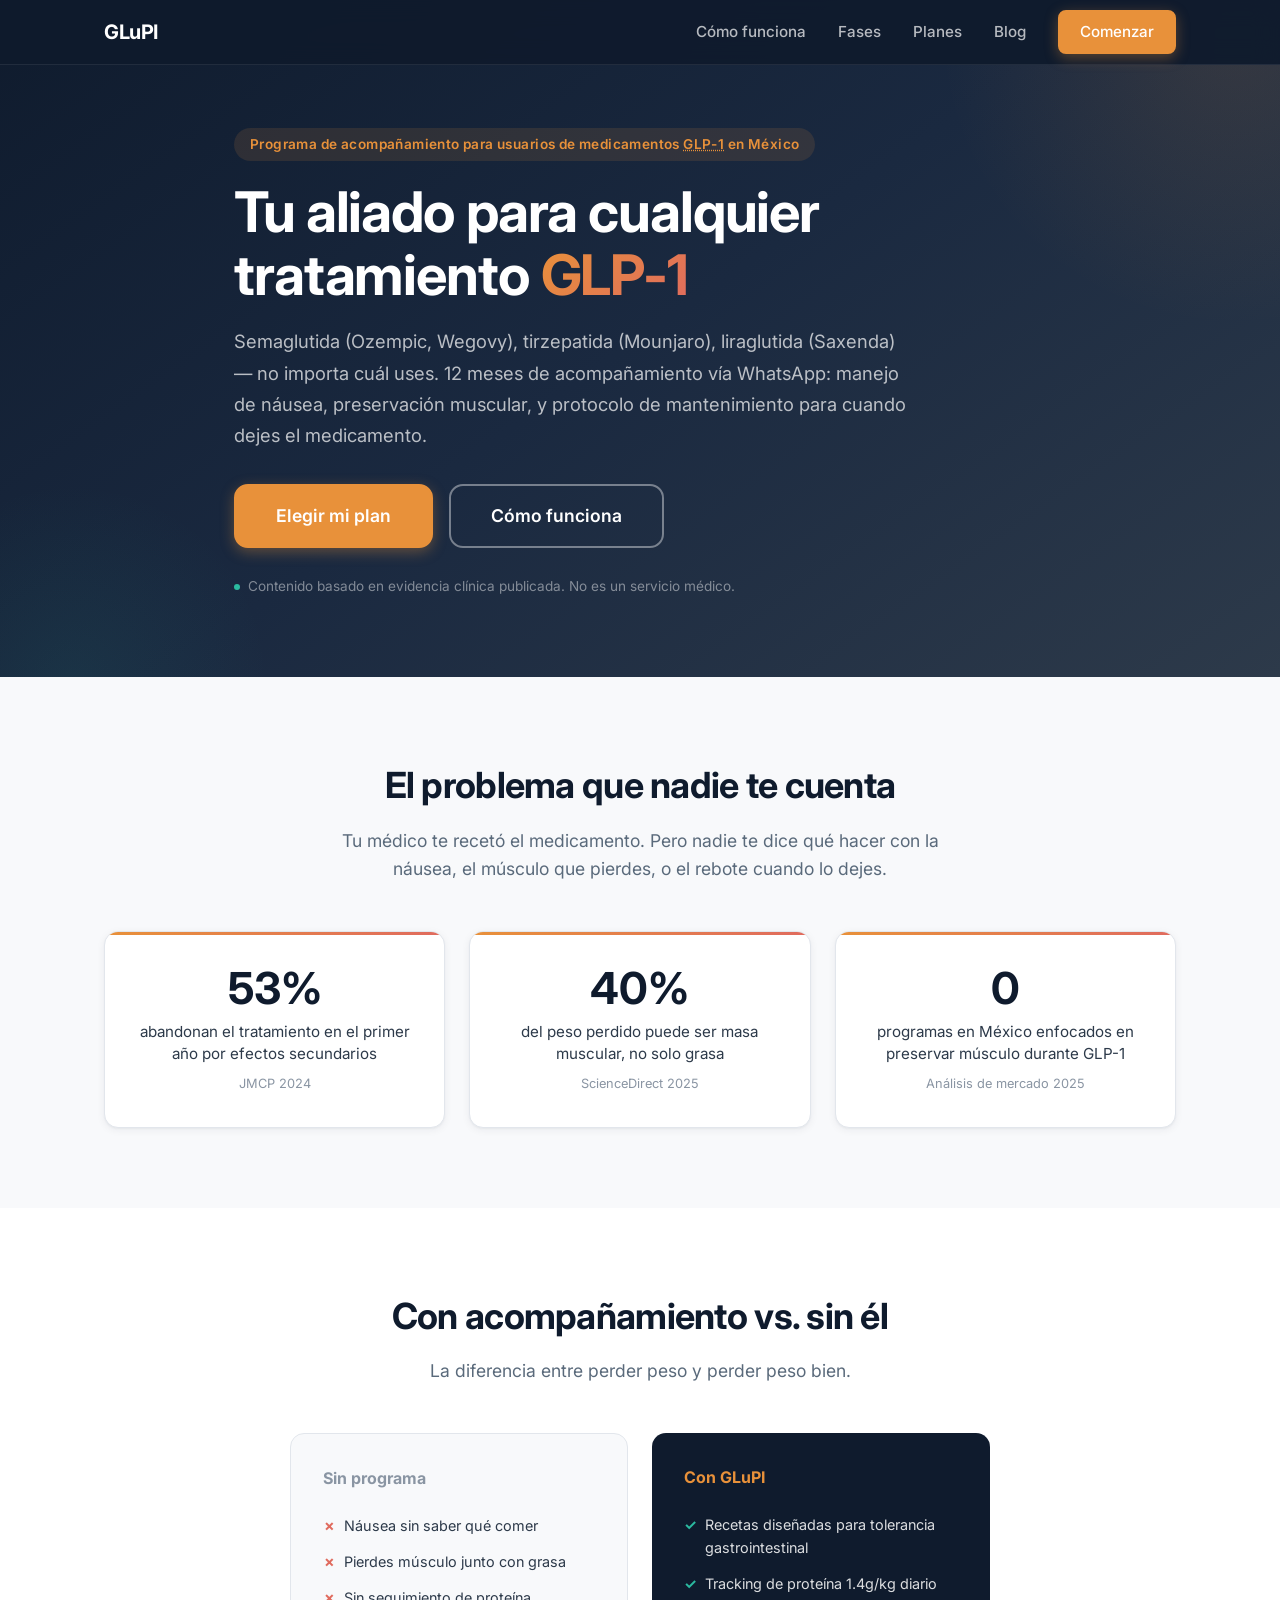
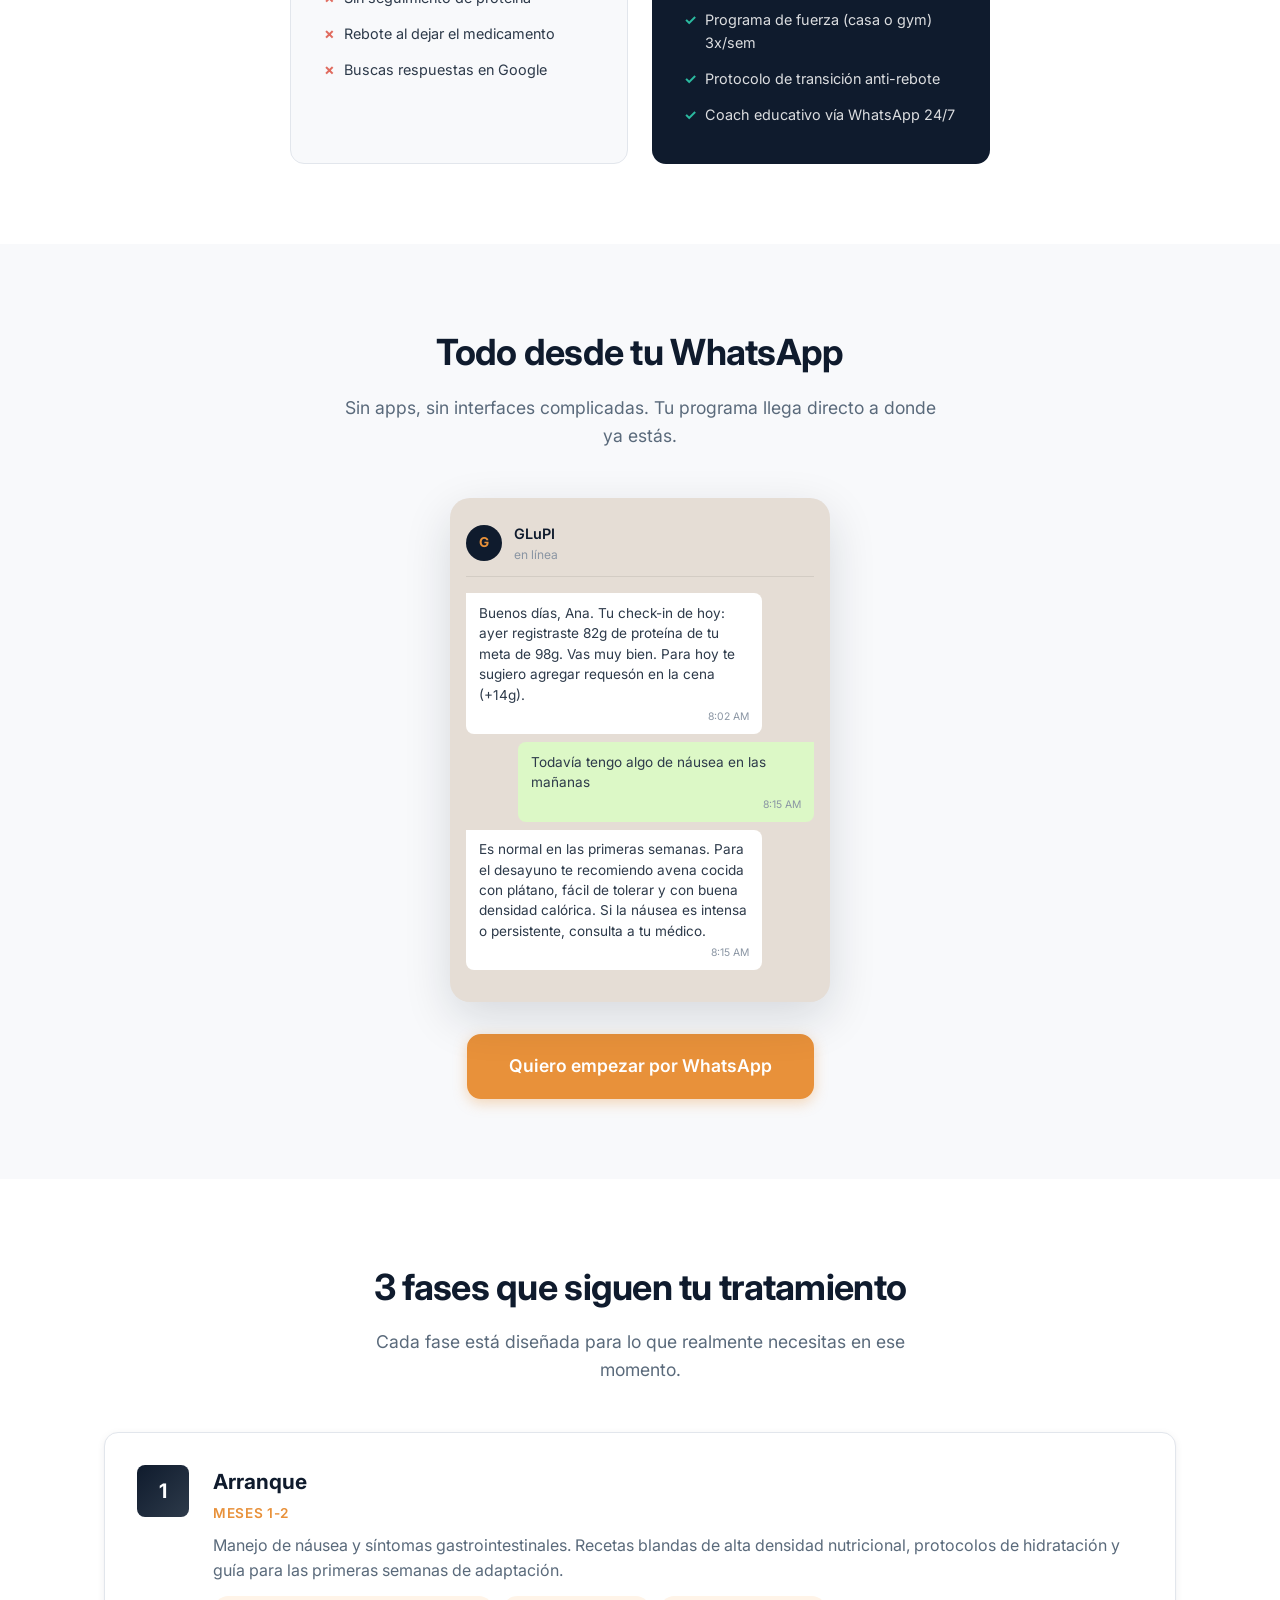
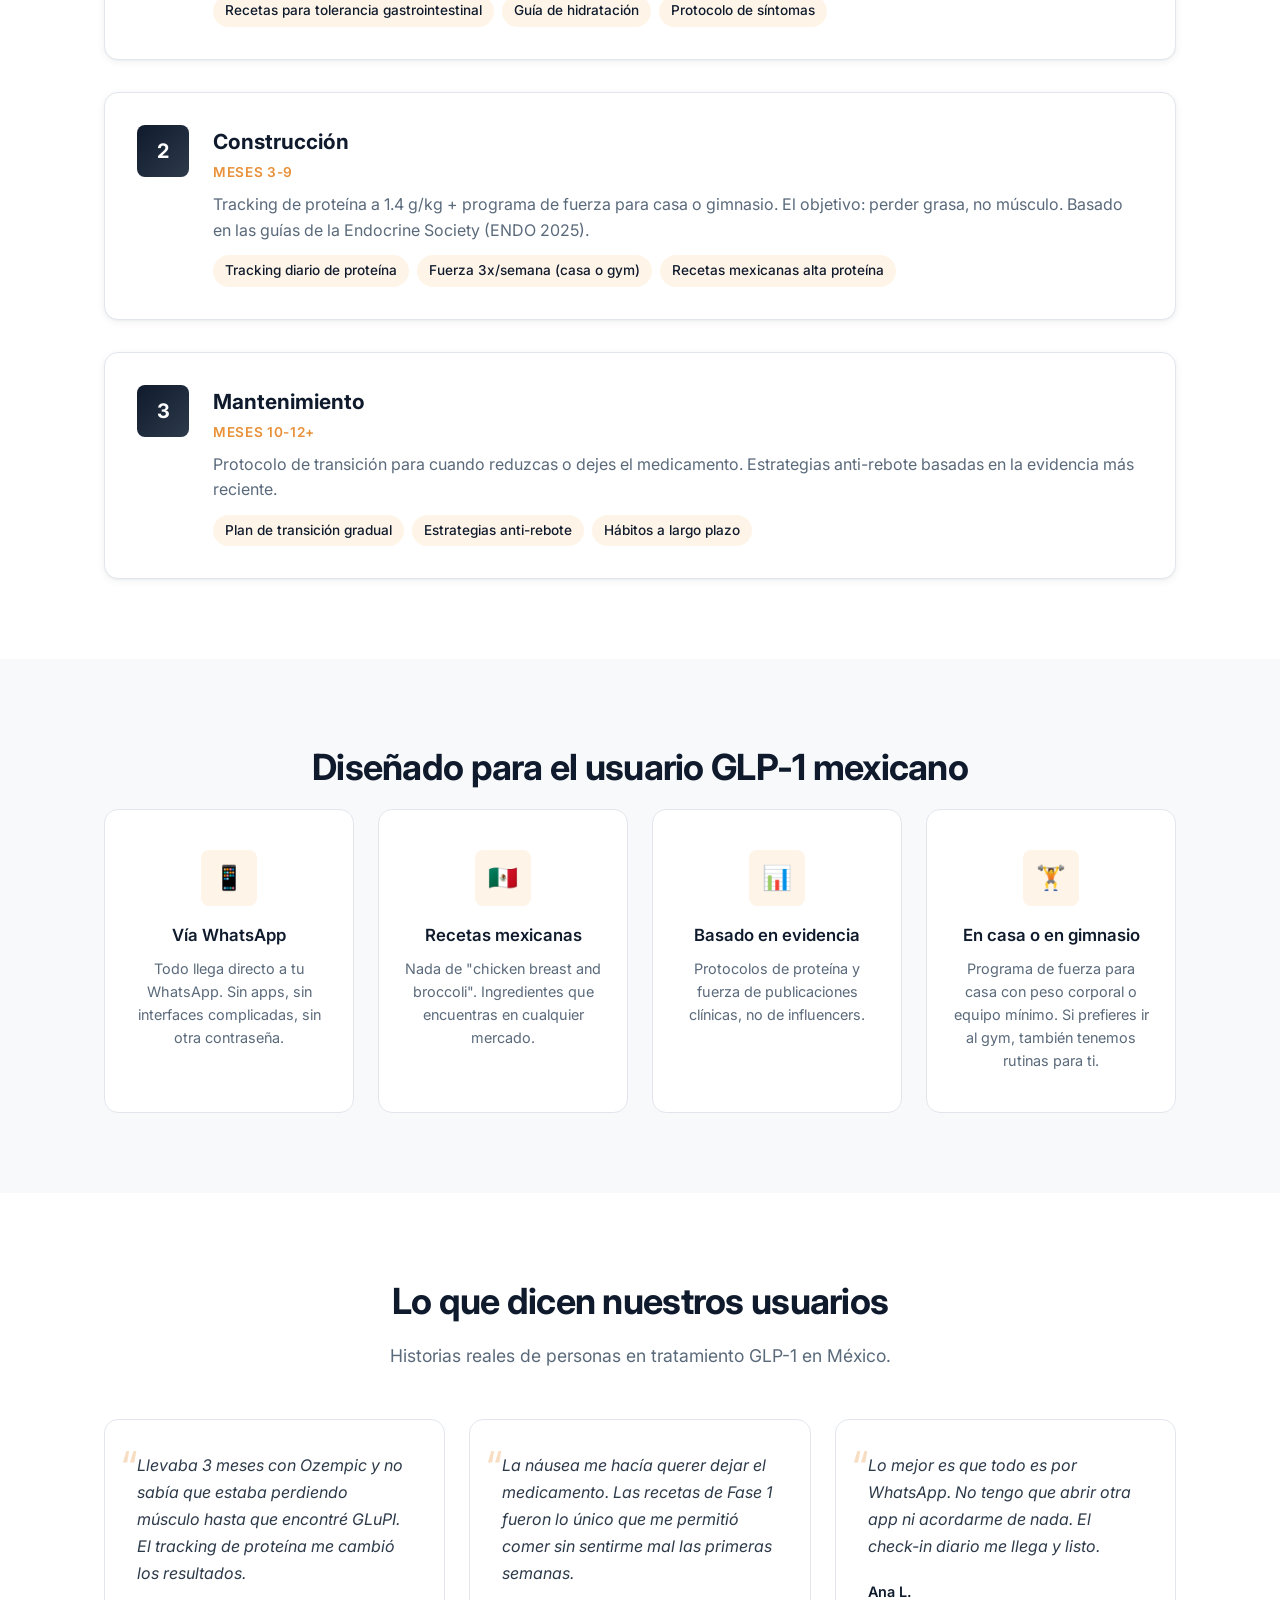
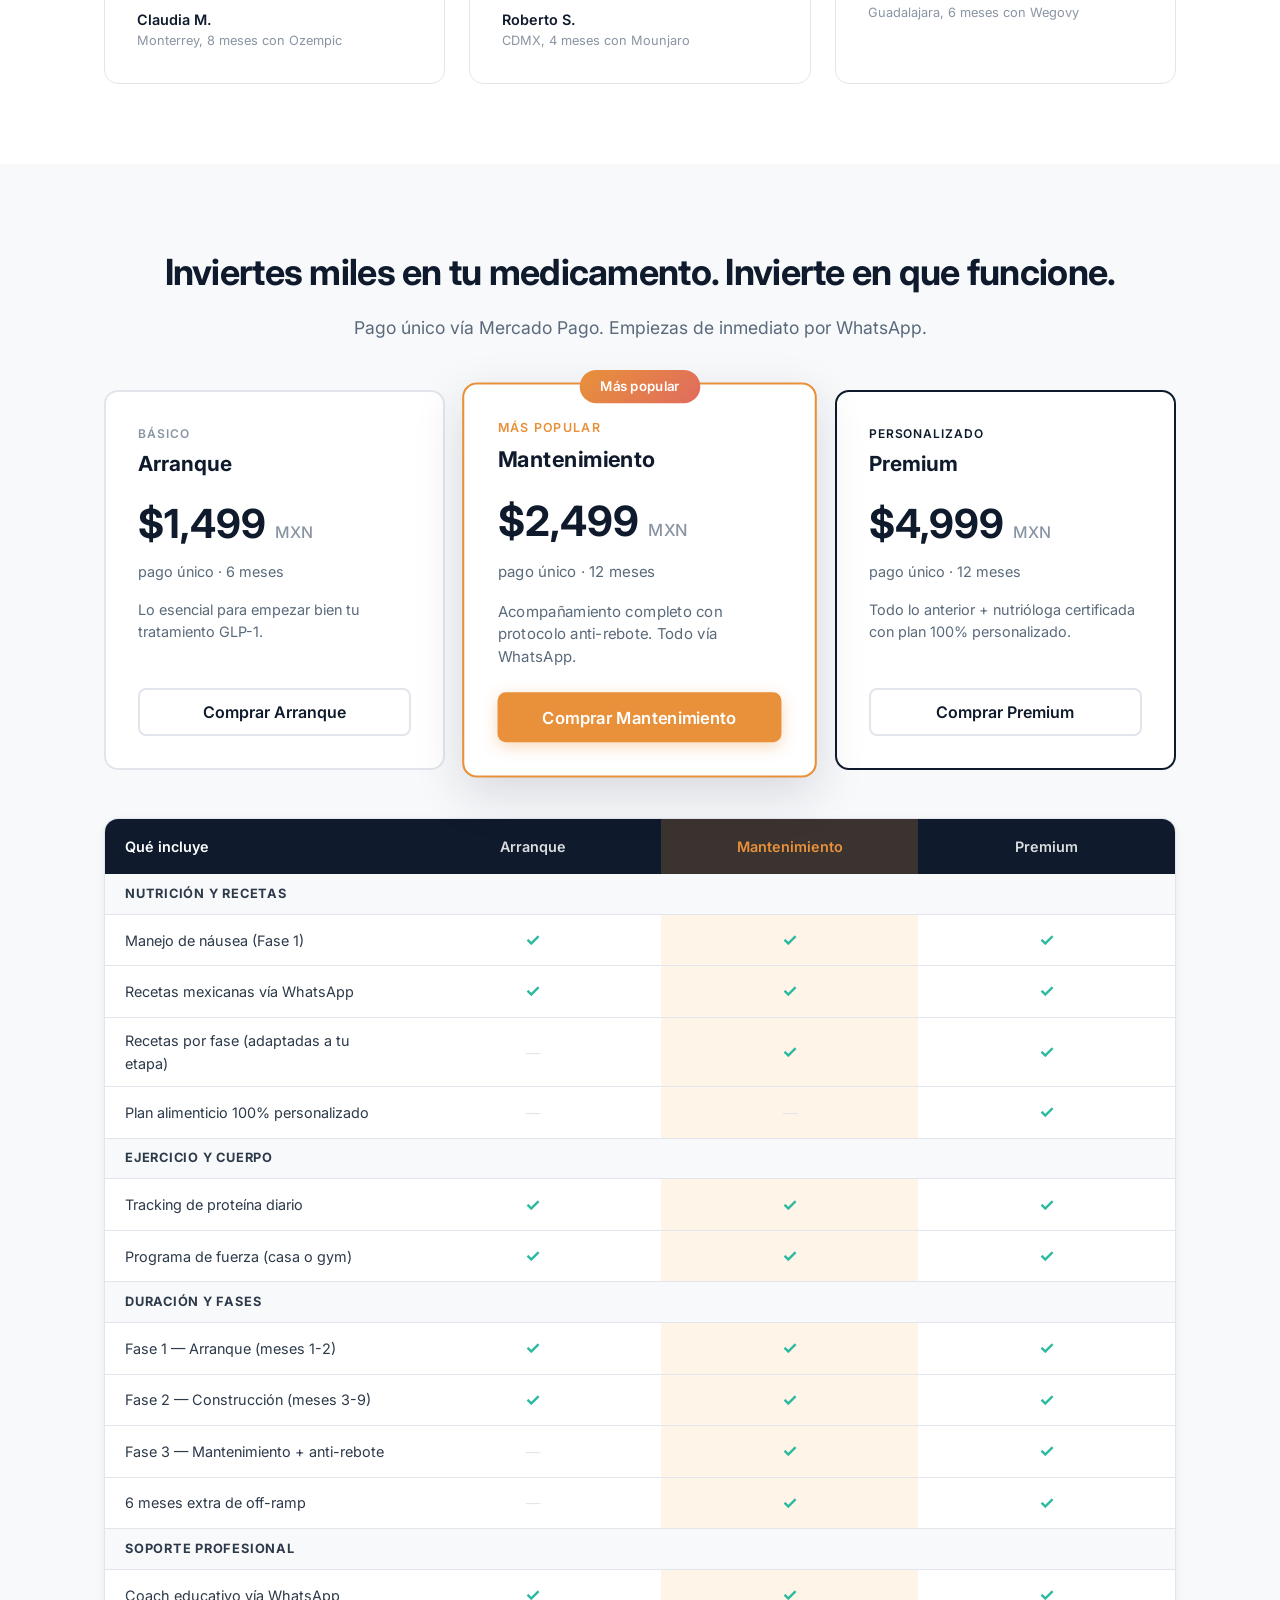
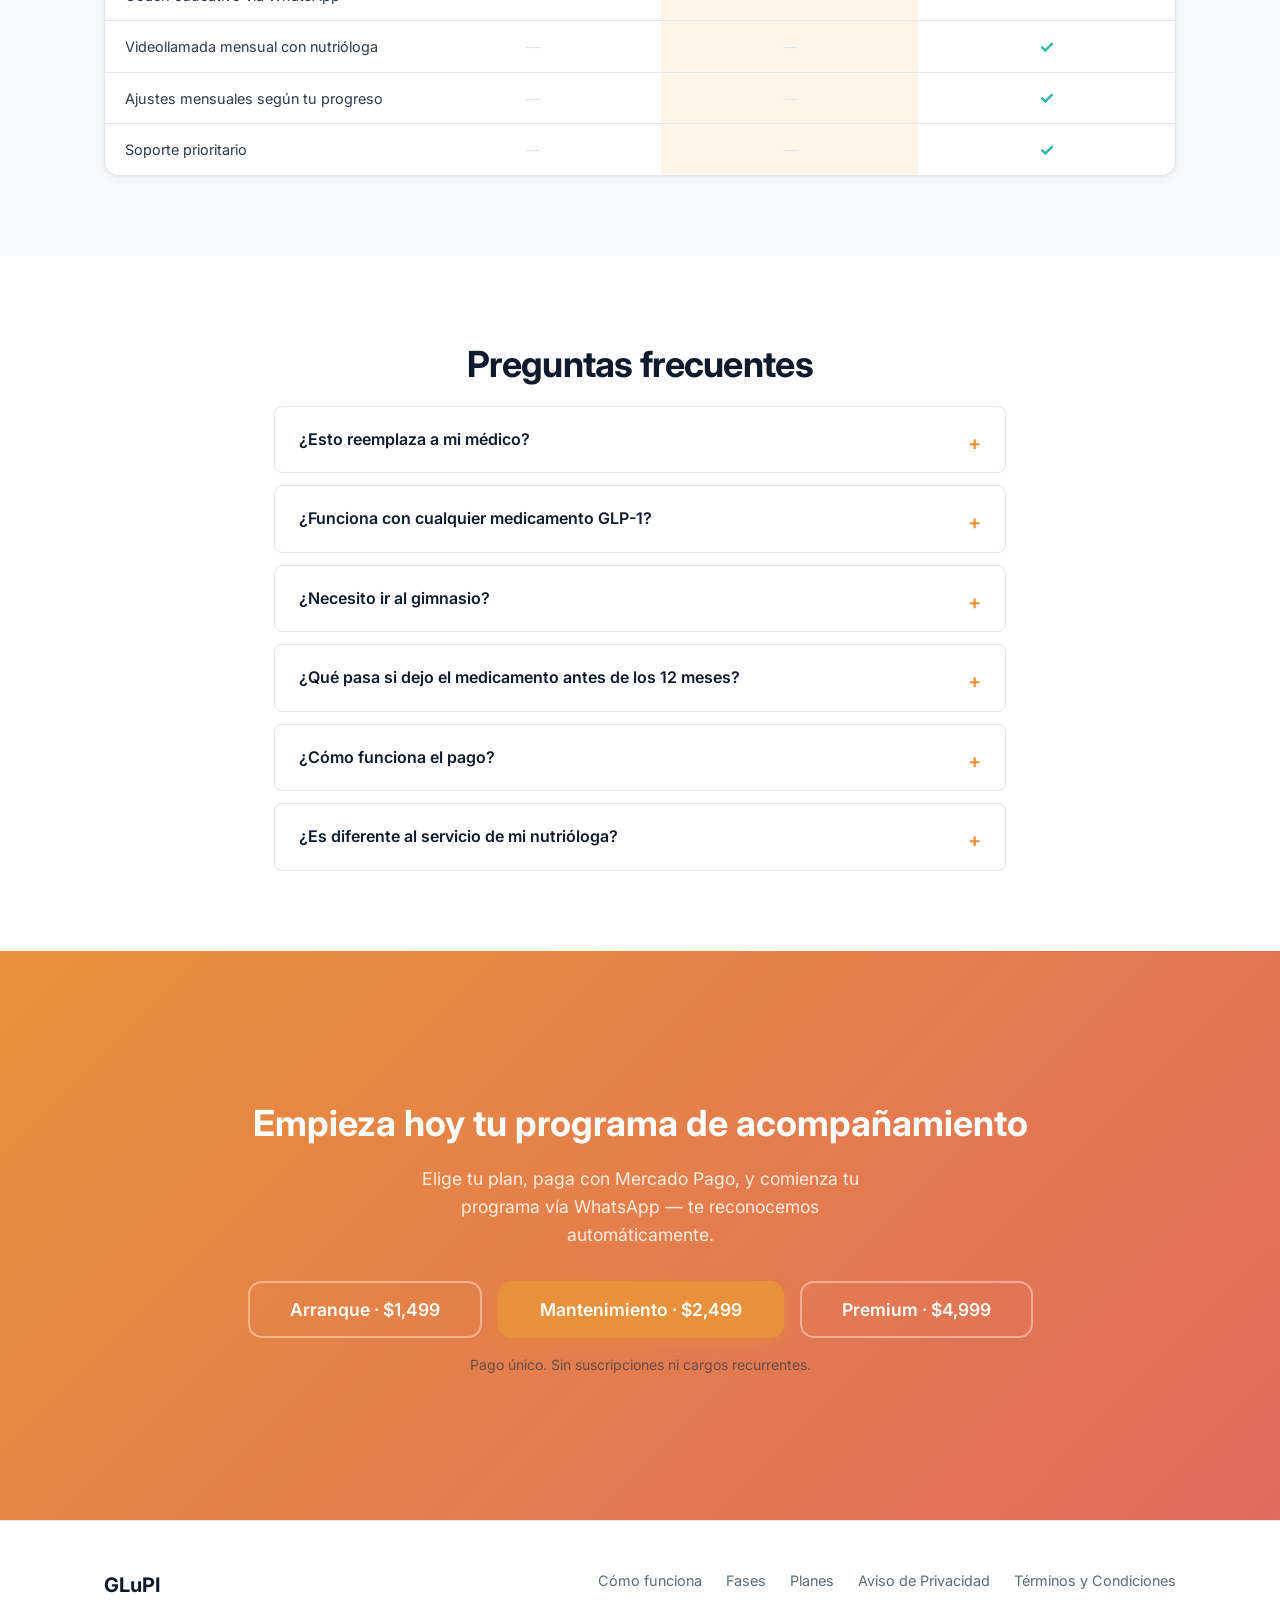
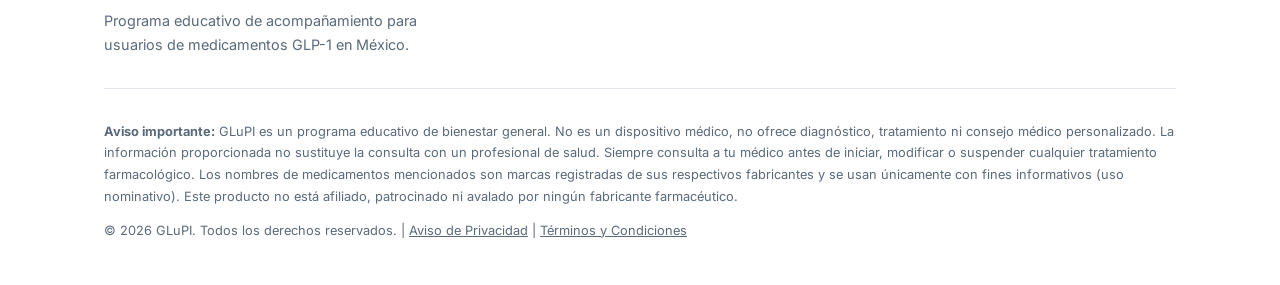
==== index.html @ c9fffd86 "feat: per-country phone validation + confirmation step before payment (REB-129) - Add country-specif" ====
<!DOCTYPE html>
<html lang="es-MX">
<head>
  <meta charset="UTF-8">
  <meta name="viewport" content="width=device-width, initial-scale=1.0">
  <title>GLuPI — Tu programa de acompañamiento para tratamiento GLP-1 en México</title>
  <meta name="description" content="Programa educativo de 12 meses para usuarios de medicamentos GLP-1 (Ozempic, Wegovy, Mounjaro, Saxenda) en México. Manejo de síntomas, preservación muscular y mantenimiento post-tratamiento. Todo vía WhatsApp.">
  <meta name="robots" content="index, follow">
  <link rel="canonical" href="https://glupi.com.mx/">

  <!-- Open Graph / Facebook / Instagram -->
  <meta property="og:type" content="website">
  <meta property="og:url" content="https://glupi.com.mx/">
  <meta property="og:title" content="GLuPI — Acompañamiento para tu tratamiento GLP-1">
  <meta property="og:description" content="12 meses de guía por WhatsApp: manejo de náusea, preservación muscular y protocolo anti-rebote para usuarios de Ozempic, Wegovy, Mounjaro y Saxenda en México.">
  <meta property="og:image" content="https://glupi.com.mx/og-image.png">
  <meta property="og:image:width" content="1200">
  <meta property="og:image:height" content="630">
  <meta property="og:locale" content="es_MX">
  <meta property="og:site_name" content="GLuPI">

  <!-- Twitter / X -->
  <meta name="twitter:card" content="summary_large_image">
  <meta name="twitter:title" content="GLuPI — Acompañamiento para tu tratamiento GLP-1">
  <meta name="twitter:description" content="12 meses de guía por WhatsApp: manejo de náusea, preservación muscular y protocolo anti-rebote para usuarios de GLP-1 en México.">
  <meta name="twitter:image" content="https://glupi.com.mx/og-image.png">

  <!-- Theme & Favicon -->
  <meta name="theme-color" content="#16a34a">
  <link rel="icon" type="image/svg+xml" href="/favicon.svg">
  <link rel="icon" type="image/png" sizes="32x32" href="/favicon-32x32.png">
  <link rel="apple-touch-icon" href="/apple-touch-icon.png">

  <!-- Structured Data -->
  <script type="application/ld+json">
  {
    "@context": "https://schema.org",
    "@type": "WebPage",
    "name": "GLuPI — Tu programa de acompañamiento para tratamiento GLP-1",
    "description": "Programa educativo de 12 meses para usuarios de medicamentos GLP-1 en México. Manejo de síntomas, preservación muscular y mantenimiento post-tratamiento.",
    "url": "https://glupi.com.mx/",
    "inLanguage": "es-MX",
    "publisher": {
      "@type": "Organization",
      "name": "GLuPI",
      "url": "https://glupi.com.mx/",
      "email": "hola@glupi.com.mx",
      "description": "Programa educativo de acompañamiento para usuarios de medicamentos GLP-1 en México."
    },
    "offers": [
      {
        "@type": "Offer",
        "name": "Plan Arranque",
        "price": "1499",
        "priceCurrency": "MXN",
        "description": "6 meses — Fases 1 y 2, recetas mexicanas, tracking de proteína, programa de fuerza",
        "availability": "https://schema.org/InStock"
      },
      {
        "@type": "Offer",
        "name": "Plan Mantenimiento",
        "price": "2499",
        "priceCurrency": "MXN",
        "description": "12 meses — Las 3 fases completas con protocolo anti-rebote",
        "availability": "https://schema.org/InStock"
      },
      {
        "@type": "Offer",
        "name": "Plan Premium",
        "price": "4999",
        "priceCurrency": "MXN",
        "description": "12 meses — Todo lo anterior + nutrióloga certificada con plan personalizado",
        "availability": "https://schema.org/InStock"
      }
    ]
  }
  </script>

  <link rel="preconnect" href="https://fonts.googleapis.com">
  <link rel="preconnect" href="https://fonts.gstatic.com" crossorigin>
  <link href="https://fonts.googleapis.com/css2?family=Inter:wght@400;500;600;700&display=swap" rel="stylesheet">
  <link rel="stylesheet" href="styles.css">
</head>
<body>

  <!-- Nav -->
  <nav class="nav">
    <div class="container nav__inner">
      <a href="#" class="nav__logo">GLuPI</a>
      <ul class="nav__links">
        <li><a href="#como-funciona">Cómo funciona</a></li>
        <li><a href="#fases">Fases</a></li>
        <li><a href="#precios">Planes</a></li>
        <li><a href="blog/">Blog</a></li>
        <li><a href="#precios" class="btn btn--primary btn--sm">Comenzar</a></li>
      </ul>
      <button class="nav__toggle" aria-label="Menú" aria-expanded="false">
        <span></span><span></span><span></span>
      </button>
    </div>
  </nav>

  <!-- Hero -->
  <header class="hero">
    <div class="container hero__inner">
      <div class="hero__content">
        <p class="hero__eyebrow">Programa de acompañamiento para usuarios de medicamentos <abbr title="Péptido similar al glucagón tipo 1 (glucagon-like peptide-1)">GLP-1</abbr> en México</p>
        <h1 class="hero__title">Tu aliado para cualquier tratamiento <em>GLP-1</em></h1>
        <p class="hero__subtitle">Semaglutida (Ozempic, Wegovy), tirzepatida (Mounjaro), liraglutida (Saxenda) — no importa cuál uses. 12 meses de acompañamiento vía WhatsApp: manejo de náusea, preservación muscular, y protocolo de mantenimiento para cuando dejes el medicamento.</p>
        <div class="hero__cta">
          <a href="#precios" class="btn btn--primary btn--lg">Elegir mi plan</a>
          <a href="#como-funciona" class="btn btn--outline btn--lg">Cómo funciona</a>
        </div>
        <p class="hero__trust">Contenido basado en evidencia clínica publicada. No es un servicio médico.</p>
      </div>
    </div>
  </header>

  <!-- Problem -->
  <section class="section section--light" id="como-funciona">
    <div class="container">
      <h2 class="section__title">El problema que nadie te cuenta</h2>
      <p class="section__subtitle">Tu médico te recetó el medicamento. Pero nadie te dice qué hacer con la náusea, el músculo que pierdes, o el rebote cuando lo dejes.</p>
      <div class="stats">
        <div class="stat">
          <span class="stat__number">53%</span>
          <span class="stat__label">abandonan el tratamiento en el primer año por efectos secundarios</span>
          <span class="stat__source">JMCP 2024</span>
        </div>
        <div class="stat">
          <span class="stat__number">40%</span>
          <span class="stat__label">del peso perdido puede ser masa muscular, no solo grasa</span>
          <span class="stat__source">ScienceDirect 2025</span>
        </div>
        <div class="stat">
          <span class="stat__number">0</span>
          <span class="stat__label">programas en México enfocados en preservar músculo durante GLP-1</span>
          <span class="stat__source">Análisis de mercado 2025</span>
        </div>
      </div>
    </div>
  </section>

  <!-- Comparison: With vs Without -->
  <section class="section">
    <div class="container">
      <h2 class="section__title">Con acompañamiento vs. sin él</h2>
      <p class="section__subtitle">La diferencia entre perder peso y perder peso bien.</p>
      <div class="comparison">
        <div class="comparison__col comparison__col--without">
          <div class="comparison__heading">Sin programa</div>
          <ul class="comparison__list">
            <li>Náusea sin saber qué comer</li>
            <li>Pierdes músculo junto con grasa</li>
            <li>Sin seguimiento de proteína</li>
            <li>Rebote al dejar el medicamento</li>
            <li>Buscas respuestas en Google</li>
          </ul>
        </div>
        <div class="comparison__col comparison__col--with">
          <div class="comparison__heading">Con GLuPI</div>
          <ul class="comparison__list">
            <li>Recetas diseñadas para tolerancia gastrointestinal</li>
            <li>Tracking de proteína 1.4g/kg diario</li>
            <li>Programa de fuerza (casa o gym) 3x/sem</li>
            <li>Protocolo de transición anti-rebote</li>
            <li>Coach educativo vía WhatsApp 24/7</li>
          </ul>
        </div>
      </div>
    </div>
  </section>

  <!-- WhatsApp Preview -->
  <section class="section section--light">
    <div class="container">
      <h2 class="section__title">Todo desde tu WhatsApp</h2>
      <p class="section__subtitle">Sin apps, sin interfaces complicadas. Tu programa llega directo a donde ya estás.</p>
      <div class="wa-preview">
        <div class="wa-preview__header">
          <div class="wa-preview__avatar">G</div>
          <div>
            <div class="wa-preview__name">GLuPI</div>
            <div class="wa-preview__status">en línea</div>
          </div>
        </div>
        <div class="wa-bubble wa-bubble--bot">
          Buenos días, Ana. Tu check-in de hoy: ayer registraste 82g de proteína de tu meta de 98g. Vas muy bien. Para hoy te sugiero agregar requesón en la cena (+14g).
          <span class="wa-bubble__time">8:02 AM</span>
        </div>
        <div class="wa-bubble wa-bubble--user">
          Todavía tengo algo de náusea en las mañanas
          <span class="wa-bubble__time">8:15 AM</span>
        </div>
        <div class="wa-bubble wa-bubble--bot">
          Es normal en las primeras semanas. Para el desayuno te recomiendo avena cocida con plátano, fácil de tolerar y con buena densidad calórica. Si la náusea es intensa o persistente, consulta a tu médico.
          <span class="wa-bubble__time">8:15 AM</span>
        </div>
      </div>
      <div style="text-align:center;margin-top:2rem;">
        <a href="#precios" class="btn btn--primary btn--lg">Quiero empezar por WhatsApp</a>
      </div>
    </div>
  </section>

  <!-- Phases -->
  <section class="section" id="fases">
    <div class="container">
      <h2 class="section__title">3 fases que siguen tu tratamiento</h2>
      <p class="section__subtitle">Cada fase está diseñada para lo que realmente necesitas en ese momento.</p>
      <div class="phases">
        <div class="phase">
          <div class="phase__number">1</div>
          <div class="phase__content">
            <h3 class="phase__title">Arranque</h3>
            <p class="phase__period">Meses 1-2</p>
            <p class="phase__desc">Manejo de náusea y síntomas gastrointestinales. Recetas blandas de alta densidad nutricional, protocolos de hidratación y guía para las primeras semanas de adaptación.</p>
            <ul class="phase__features">
              <li>Recetas para tolerancia gastrointestinal</li>
              <li>Guía de hidratación</li>
              <li>Protocolo de síntomas</li>
            </ul>
          </div>
        </div>
        <div class="phase">
          <div class="phase__number">2</div>
          <div class="phase__content">
            <h3 class="phase__title">Construcción</h3>
            <p class="phase__period">Meses 3-9</p>
            <p class="phase__desc">Tracking de proteína a 1.4 g/kg + programa de fuerza para casa o gimnasio. El objetivo: perder grasa, no músculo. Basado en las guías de la Endocrine Society (ENDO 2025).</p>
            <ul class="phase__features">
              <li>Tracking diario de proteína</li>
              <li>Fuerza 3x/semana (casa o gym)</li>
              <li>Recetas mexicanas alta proteína</li>
            </ul>
          </div>
        </div>
        <div class="phase">
          <div class="phase__number">3</div>
          <div class="phase__content">
            <h3 class="phase__title">Mantenimiento</h3>
            <p class="phase__period">Meses 10-12+</p>
            <p class="phase__desc">Protocolo de transición para cuando reduzcas o dejes el medicamento. Estrategias anti-rebote basadas en la evidencia más reciente.</p>
            <ul class="phase__features">
              <li>Plan de transición gradual</li>
              <li>Estrategias anti-rebote</li>
              <li>Hábitos a largo plazo</li>
            </ul>
          </div>
        </div>
      </div>
    </div>
  </section>

  <!-- Value Props -->
  <section class="section section--light">
    <div class="container">
      <h2 class="section__title">Diseñado para el usuario GLP-1 mexicano</h2>
      <div class="features">
        <div class="feature">
          <div class="feature__icon" role="img" aria-label="Celular">📱</div>
          <h3 class="feature__title">Vía WhatsApp</h3>
          <p class="feature__desc">Todo llega directo a tu WhatsApp. Sin apps, sin interfaces complicadas, sin otra contraseña.</p>
        </div>
        <div class="feature">
          <div class="feature__icon" role="img" aria-label="Bandera de México">🇲🇽</div>
          <h3 class="feature__title">Recetas mexicanas</h3>
          <p class="feature__desc">Nada de "chicken breast and broccoli". Ingredientes que encuentras en cualquier mercado.</p>
        </div>
        <div class="feature">
          <div class="feature__icon" role="img" aria-label="Gráfica de barras">📊</div>
          <h3 class="feature__title">Basado en evidencia</h3>
          <p class="feature__desc">Protocolos de proteína y fuerza de publicaciones clínicas, no de influencers.</p>
        </div>
        <div class="feature">
          <div class="feature__icon" role="img" aria-label="Persona levantando pesas">🏋️</div>
          <h3 class="feature__title">En casa o en gimnasio</h3>
          <p class="feature__desc">Programa de fuerza para casa con peso corporal o equipo mínimo. Si prefieres ir al gym, también tenemos rutinas para ti.</p>
        </div>
      </div>
    </div>
  </section>

  <!-- Social Proof -->
  <section class="section">
    <div class="container">
      <h2 class="section__title">Lo que dicen nuestros usuarios</h2>
      <p class="section__subtitle">Historias reales de personas en tratamiento GLP-1 en México.</p>
      <div class="social-proof">
        <div class="proof-card">
          <p class="proof-card__quote">Llevaba 3 meses con Ozempic y no sabía que estaba perdiendo músculo hasta que encontré GLuPI. El tracking de proteína me cambió los resultados.</p>
          <p class="proof-card__author">Claudia M.</p>
          <p class="proof-card__detail">Monterrey, 8 meses con Ozempic</p>
        </div>
        <div class="proof-card">
          <p class="proof-card__quote">La náusea me hacía querer dejar el medicamento. Las recetas de Fase 1 fueron lo único que me permitió comer sin sentirme mal las primeras semanas.</p>
          <p class="proof-card__author">Roberto S.</p>
          <p class="proof-card__detail">CDMX, 4 meses con Mounjaro</p>
        </div>
        <div class="proof-card">
          <p class="proof-card__quote">Lo mejor es que todo es por WhatsApp. No tengo que abrir otra app ni acordarme de nada. El check-in diario me llega y listo.</p>
          <p class="proof-card__author">Ana L.</p>
          <p class="proof-card__detail">Guadalajara, 6 meses con Wegovy</p>
        </div>
      </div>
    </div>
  </section>

  <!-- Pricing (Phase 0: Preview mode) -->
  <section class="section section--light" id="precios">
    <div class="container">
      <h2 class="section__title">Inviertes miles en tu medicamento. Invierte en que funcione.</h2>
      <p class="section__subtitle">Pago único vía Mercado Pago. Empiezas de inmediato por WhatsApp.</p>

      <!-- Package cards -->
      <div class="pricing">
        <div class="price-card">
          <div class="price-card__tier">Básico</div>
          <h3 class="price-card__name">Arranque</h3>
          <div class="price-card__price">$1,499 <span>MXN</span></div>
          <p class="price-card__period">pago único · 6 meses</p>
          <p class="price-card__desc">Lo esencial para empezar bien tu tratamiento GLP-1.</p>
          <button class="btn btn--outline-dark btn--block js-checkout" data-title="GLuPI — Plan Arranque (6 meses)" data-price="1499">Comprar Arranque</button>
        </div>
        <div class="price-card price-card--featured">
          <div class="price-card__badge">Más popular</div>
          <div class="price-card__tier">Más popular</div>
          <h3 class="price-card__name">Mantenimiento</h3>
          <div class="price-card__price">$2,499 <span>MXN</span></div>
          <p class="price-card__period">pago único · 12 meses</p>
          <p class="price-card__desc">Acompañamiento completo con protocolo anti-rebote. Todo vía WhatsApp.</p>
          <button class="btn btn--primary btn--block js-checkout" data-title="GLuPI — Plan Mantenimiento (12 meses)" data-price="2499">Comprar Mantenimiento</button>
        </div>
        <div class="price-card price-card--premium">
          <div class="price-card__tier">Personalizado</div>
          <h3 class="price-card__name">Premium</h3>
          <div class="price-card__price">$4,999 <span>MXN</span></div>
          <p class="price-card__period">pago único · 12 meses</p>
          <p class="price-card__desc">Todo lo anterior + nutrióloga certificada con plan 100% personalizado.</p>
          <button class="btn btn--outline-dark btn--block js-checkout" data-title="GLuPI — Plan Premium (12 meses)" data-price="4999">Comprar Premium</button>
        </div>
      </div>

      <!-- Feature comparison grid -->
      <div class="compare">
        <div class="compare__scroll">
          <table class="compare__table">
            <thead>
              <tr>
                <th class="compare__feature-col">Qué incluye</th>
                <th>Arranque</th>
                <th class="compare__col-highlight">Mantenimiento</th>
                <th>Premium</th>
              </tr>
            </thead>
            <tbody>
              <tr class="compare__group">
                <td colspan="4">Nutrición y recetas</td>
              </tr>
              <tr>
                <td>Manejo de náusea (Fase 1)</td>
                <td><span class="compare__check" aria-label="Incluido"></span></td>
                <td class="compare__col-highlight"><span class="compare__check" aria-label="Incluido"></span></td>
                <td><span class="compare__check" aria-label="Incluido"></span></td>
              </tr>
              <tr>
                <td>Recetas mexicanas vía WhatsApp</td>
                <td><span class="compare__check" aria-label="Incluido"></span></td>
                <td class="compare__col-highlight"><span class="compare__check" aria-label="Incluido"></span></td>
                <td><span class="compare__check" aria-label="Incluido"></span></td>
              </tr>
              <tr>
                <td>Recetas por fase (adaptadas a tu etapa)</td>
                <td><span class="compare__dash" aria-label="No incluido"></span></td>
                <td class="compare__col-highlight"><span class="compare__check" aria-label="Incluido"></span></td>
                <td><span class="compare__check" aria-label="Incluido"></span></td>
              </tr>
              <tr>
                <td>Plan alimenticio 100% personalizado</td>
                <td><span class="compare__dash" aria-label="No incluido"></span></td>
                <td class="compare__col-highlight"><span class="compare__dash" aria-label="No incluido"></span></td>
                <td><span class="compare__check" aria-label="Incluido"></span></td>
              </tr>
              <tr class="compare__group">
                <td colspan="4">Ejercicio y cuerpo</td>
              </tr>
              <tr>
                <td>Tracking de proteína diario</td>
                <td><span class="compare__check" aria-label="Incluido"></span></td>
                <td class="compare__col-highlight"><span class="compare__check" aria-label="Incluido"></span></td>
                <td><span class="compare__check" aria-label="Incluido"></span></td>
              </tr>
              <tr>
                <td>Programa de fuerza (casa o gym)</td>
                <td><span class="compare__check" aria-label="Incluido"></span></td>
                <td class="compare__col-highlight"><span class="compare__check" aria-label="Incluido"></span></td>
                <td><span class="compare__check" aria-label="Incluido"></span></td>
              </tr>
              <tr class="compare__group">
                <td colspan="4">Duración y fases</td>
              </tr>
              <tr>
                <td>Fase 1 — Arranque (meses 1-2)</td>
                <td><span class="compare__check" aria-label="Incluido"></span></td>
                <td class="compare__col-highlight"><span class="compare__check" aria-label="Incluido"></span></td>
                <td><span class="compare__check" aria-label="Incluido"></span></td>
              </tr>
              <tr>
                <td>Fase 2 — Construcción (meses 3-9)</td>
                <td><span class="compare__check" aria-label="Incluido"></span></td>
                <td class="compare__col-highlight"><span class="compare__check" aria-label="Incluido"></span></td>
                <td><span class="compare__check" aria-label="Incluido"></span></td>
              </tr>
              <tr>
                <td>Fase 3 — Mantenimiento + anti-rebote</td>
                <td><span class="compare__dash" aria-label="No incluido"></span></td>
                <td class="compare__col-highlight"><span class="compare__check" aria-label="Incluido"></span></td>
                <td><span class="compare__check" aria-label="Incluido"></span></td>
              </tr>
              <tr>
                <td>6 meses extra de off-ramp</td>
                <td><span class="compare__dash" aria-label="No incluido"></span></td>
                <td class="compare__col-highlight"><span class="compare__check" aria-label="Incluido"></span></td>
                <td><span class="compare__check" aria-label="Incluido"></span></td>
              </tr>
              <tr class="compare__group">
                <td colspan="4">Soporte profesional</td>
              </tr>
              <tr>
                <td>Coach educativo vía WhatsApp</td>
                <td><span class="compare__check" aria-label="Incluido"></span></td>
                <td class="compare__col-highlight"><span class="compare__check" aria-label="Incluido"></span></td>
                <td><span class="compare__check" aria-label="Incluido"></span></td>
              </tr>
              <tr>
                <td>Videollamada mensual con nutrióloga</td>
                <td><span class="compare__dash" aria-label="No incluido"></span></td>
                <td class="compare__col-highlight"><span class="compare__dash" aria-label="No incluido"></span></td>
                <td><span class="compare__check" aria-label="Incluido"></span></td>
              </tr>
              <tr>
                <td>Ajustes mensuales según tu progreso</td>
                <td><span class="compare__dash" aria-label="No incluido"></span></td>
                <td class="compare__col-highlight"><span class="compare__dash" aria-label="No incluido"></span></td>
                <td><span class="compare__check" aria-label="Incluido"></span></td>
              </tr>
              <tr>
                <td>Soporte prioritario</td>
                <td><span class="compare__dash" aria-label="No incluido"></span></td>
                <td class="compare__col-highlight"><span class="compare__dash" aria-label="No incluido"></span></td>
                <td><span class="compare__check" aria-label="Incluido"></span></td>
              </tr>
            </tbody>
          </table>
        </div>
      </div>
    </div>
  </section>

  <!-- FAQ -->
  <section class="section">
    <div class="container container--narrow">
      <h2 class="section__title">Preguntas frecuentes</h2>
      <div class="faq">
        <details class="faq__item">
          <summary class="faq__question">¿Esto reemplaza a mi médico?</summary>
          <p class="faq__answer">No. GLuPI es un programa educativo de acompañamiento. No prescribimos medicamentos, no diagnosticamos, ni ofrecemos consejo médico personalizado. Siempre sigue las indicaciones de tu médico tratante.</p>
        </details>
        <details class="faq__item">
          <summary class="faq__question">¿Funciona con cualquier medicamento GLP-1?</summary>
          <p class="faq__answer">Sí. El programa está diseñado para usuarios de semaglutida (Ozempic, Wegovy, Rybelsus), tirzepatida (Mounjaro, Zepbound) y liraglutida (Saxenda). Los protocolos nutricionales y de fuerza aplican independientemente del fármaco específico.</p>
        </details>
        <details class="faq__item">
          <summary class="faq__question">¿Necesito ir al gimnasio?</summary>
          <p class="faq__answer">No. Tenemos rutinas para casa con peso corporal o equipo mínimo. Pero si prefieres ir al gimnasio y tienes el tiempo, también incluimos rutinas completas de gym. Tú eliges según tu estilo de vida.</p>
        </details>
        <details class="faq__item">
          <summary class="faq__question">¿Qué pasa si dejo el medicamento antes de los 12 meses?</summary>
          <p class="faq__answer">Para eso existe la Fase 3 (Mantenimiento). Incluye un protocolo específico de transición para ayudarte a mantener resultados sin el medicamento, disponible en los planes Mantenimiento y Premium.</p>
        </details>
        <details class="faq__item">
          <summary class="faq__question">¿Cómo funciona el pago?</summary>
          <p class="faq__answer">Es un pago único a través de Mercado Pago. Aceptamos tarjeta de crédito, débito y otros métodos de pago locales. Sin cargos recurrentes.</p>
        </details>
        <details class="faq__item">
          <summary class="faq__question">¿Es diferente al servicio de mi nutrióloga?</summary>
          <p class="faq__answer">GLuPI no reemplaza a una nutrióloga. Es un programa educativo de acompañamiento diario con contenido general basado en evidencia clínica. Los planes Arranque y Mantenimiento están diseñados para ser fáciles de seguir sin citas ni consultas. Si prefieres un plan personalizado con guía profesional, el plan Premium incluye videollamadas mensuales con nutrióloga certificada.</p>
        </details>
      </div>
    </div>
  </section>

  <!-- Purchase CTA -->
  <section class="section section--amber" id="registro">
    <div class="cta-banner">
      <h2 class="cta-banner__title">Empieza hoy tu programa de acompañamiento</h2>
      <p class="cta-banner__sub">Elige tu plan, paga con Mercado Pago, y comienza tu programa vía WhatsApp — te reconocemos automáticamente.</p>
      <div style="display:flex;gap:1rem;justify-content:center;flex-wrap:wrap;margin-top:1.5rem">
        <button class="btn btn--outline btn--lg js-checkout" data-title="GLuPI — Plan Arranque (6 meses)" data-price="1499">Arranque · $1,499</button>
        <button class="btn btn--primary btn--lg js-checkout" data-title="GLuPI — Plan Mantenimiento (12 meses)" data-price="2499">Mantenimiento · $2,499</button>
        <button class="btn btn--outline btn--lg js-checkout" data-title="GLuPI — Plan Premium (12 meses)" data-price="4999">Premium · $4,999</button>
      </div>
      <p style="margin-top:1rem;opacity:.7;font-size:.875rem">Pago único. Sin suscripciones ni cargos recurrentes.</p>
    </div>
  </section>

  <!-- Footer -->
  <footer class="footer">
    <div class="container">
      <div class="footer__inner">
        <div class="footer__brand">
          <a href="#" class="footer__logo">GLuPI</a>
          <p class="footer__tagline">Programa educativo de acompañamiento para usuarios de medicamentos GLP-1 en México.</p>
        </div>
        <div class="footer__links">
          <a href="#como-funciona">Cómo funciona</a>
          <a href="#fases">Fases</a>
          <a href="#precios">Planes</a>
          <a href="aviso-de-privacidad.html">Aviso de Privacidad</a>
          <a href="terminos-y-condiciones.html">Términos y Condiciones</a>
        </div>
      </div>
      <div class="footer__legal">
        <p><strong>Aviso importante:</strong> GLuPI es un programa educativo de bienestar general. No es un dispositivo médico, no ofrece diagnóstico, tratamiento ni consejo médico personalizado. La información proporcionada no sustituye la consulta con un profesional de salud. Siempre consulta a tu médico antes de iniciar, modificar o suspender cualquier tratamiento farmacológico. Los nombres de medicamentos mencionados son marcas registradas de sus respectivos fabricantes y se usan únicamente con fines informativos (uso nominativo). Este producto no está afiliado, patrocinado ni avalado por ningún fabricante farmacéutico.</p>
        <p>&copy; 2026 GLuPI. Todos los derechos reservados. | <a href="aviso-de-privacidad.html" style="color:inherit;text-decoration:underline;">Aviso de Privacidad</a> | <a href="terminos-y-condiciones.html" style="color:inherit;text-decoration:underline;">Términos y Condiciones</a></p>
      </div>
    </div>
  </footer>

  <!-- Phone capture modal -->
  <div id="phoneModal" style="display:none;position:fixed;inset:0;background:rgba(0,0,0,.5);z-index:9999;align-items:center;justify-content:center;padding:1rem;">
    <div style="background:#fff;border-radius:16px;padding:2rem;max-width:400px;width:100%;text-align:center;box-shadow:0 20px 60px rgba(0,0,0,.15);position:relative;overflow:hidden;">
      <h3 style="margin:0 0 .25rem;font-size:1.25rem;" id="modalTitle"></h3>
      <!-- Step 1: Phone input -->
      <div id="phoneStep1" style="transition:opacity .2s ease,transform .2s ease;">
      <p style="color:#666;font-size:.9rem;margin-bottom:1.25rem;line-height:1.5;">Danos tu WhatsApp y empieza al instante después de pagar.</p>
      <form id="phoneForm">
        <label for="modalCountryCode" class="sr-only">Código de país</label>
        <label for="modalPhone" class="sr-only">Número de WhatsApp</label>
        <div style="display:flex;gap:.5rem;align-items:stretch;">
          <select id="modalCountryCode" aria-label="Código de país" style="padding:.75rem .5rem;border:2px solid #e5e7eb;border-radius:8px;font-size:1rem;background:#fff;color:#2D3A4A;min-width:5.5rem;cursor:pointer;appearance:none;-webkit-appearance:none;background-image:url('data:image/svg+xml;charset=UTF-8,%3Csvg xmlns=%22http://www.w3.org/2000/svg%22 width=%2212%22 height=%2212%22 viewBox=%220 0 12 12%22%3E%3Cpath fill=%22%235A6A7B%22 d=%22M2 4l4 4 4-4%22/%3E%3C/svg%3E');background-repeat:no-repeat;background-position:right .5rem center;padding-right:1.5rem;">
            <!-- Mexico (most common) -->
            <option value="52" selected>&#127474;&#127485; +52</option>
            <!-- Americas & Latin America -->
            <option value="1">&#127482;&#127480; +1</option>
            <option value="54">&#127462;&#127479; +54</option>
            <option value="591">&#127463;&#127476; +591</option>
            <option value="55">&#127463;&#127479; +55</option>
            <option value="56">&#127464;&#127473; +56</option>
            <option value="57">&#127464;&#127476; +57</option>
            <option value="506">&#127464;&#127479; +506</option>
            <option value="53">&#127464;&#127482; +53</option>
            <option value="593">&#127466;&#127464; +593</option>
            <option value="503">&#127480;&#127483; +503</option>
            <option value="502">&#127468;&#127481; +502</option>
            <option value="592">&#127468;&#127486; +592</option>
            <option value="509">&#127469;&#127481; +509</option>
            <option value="504">&#127469;&#127475; +504</option>
            <option value="876">&#127471;&#127474; +876</option>
            <option value="505">&#127475;&#127470; +505</option>
            <option value="507">&#127477;&#127462; +507</option>
            <option value="595">&#127477;&#127486; +595</option>
            <option value="51">&#127477;&#127466; +51</option>
            <option value="1787">&#127477;&#127479; +1787</option>
            <option value="1809">&#127465;&#127476; +1809</option>
            <option value="597">&#127480;&#127479; +597</option>
            <option value="1868">&#127481;&#127481; +1868</option>
            <option value="598">&#127482;&#127486; +598</option>
            <option value="58">&#127483;&#127466; +58</option>
            <!-- Europe -->
            <option value="355">&#127462;&#127473; +355</option>
            <option value="376">&#127462;&#127465; +376</option>
            <option value="43">&#127462;&#127481; +43</option>
            <option value="375">&#127463;&#127486; +375</option>
            <option value="32">&#127463;&#127466; +32</option>
            <option value="387">&#127463;&#127462; +387</option>
            <option value="359">&#127463;&#127468; +359</option>
            <option value="385">&#127469;&#127479; +385</option>
            <option value="357">&#127464;&#127486; +357</option>
            <option value="420">&#127464;&#127487; +420</option>
            <option value="45">&#127465;&#127472; +45</option>
            <option value="372">&#127466;&#127466; +372</option>
            <option value="358">&#127467;&#127470; +358</option>
            <option value="33">&#127467;&#127479; +33</option>
            <option value="49">&#127465;&#127466; +49</option>
            <option value="30">&#127468;&#127479; +30</option>
            <option value="36">&#127469;&#127482; +36</option>
            <option value="354">&#127470;&#127480; +354</option>
            <option value="353">&#127470;&#127466; +353</option>
            <option value="39">&#127470;&#127481; +39</option>
            <option value="371">&#127473;&#127483; +371</option>
            <option value="370">&#127473;&#127481; +370</option>
            <option value="352">&#127473;&#127482; +352</option>
            <option value="389">&#127474;&#127472; +389</option>
            <option value="356">&#127474;&#127481; +356</option>
            <option value="373">&#127474;&#127465; +373</option>
            <option value="377">&#127474;&#127464; +377</option>
            <option value="382">&#127474;&#127466; +382</option>
            <option value="31">&#127475;&#127473; +31</option>
            <option value="47">&#127475;&#127476; +47</option>
            <option value="48">&#127477;&#127473; +48</option>
            <option value="351">&#127477;&#127481; +351</option>
            <option value="40">&#127479;&#127476; +40</option>
            <option value="7">&#127479;&#127482; +7</option>
            <option value="381">&#127479;&#127480; +381</option>
            <option value="421">&#127480;&#127472; +421</option>
            <option value="386">&#127480;&#127470; +386</option>
            <option value="34">&#127466;&#127480; +34</option>
            <option value="46">&#127480;&#127466; +46</option>
            <option value="41">&#127464;&#127469; +41</option>
            <option value="380">&#127482;&#127462; +380</option>
            <option value="44">&#127468;&#127463; +44</option>
            <!-- Asia -->
            <option value="93">&#127462;&#127467; +93</option>
            <option value="973">&#127463;&#127469; +973</option>
            <option value="880">&#127463;&#127465; +880</option>
            <option value="855">&#127472;&#127469; +855</option>
            <option value="86">&#127464;&#127475; +86</option>
            <option value="91">&#127470;&#127475; +91</option>
            <option value="62">&#127470;&#127465; +62</option>
            <option value="98">&#127470;&#127479; +98</option>
            <option value="964">&#127470;&#127478; +964</option>
            <option value="972">&#127470;&#127473; +972</option>
            <option value="81">&#127471;&#127477; +81</option>
            <option value="962">&#127471;&#127476; +962</option>
            <option value="7700">&#127472;&#127487; +7700</option>
            <option value="965">&#127472;&#127484; +965</option>
            <option value="856">&#127473;&#127462; +856</option>
            <option value="961">&#127473;&#127463; +961</option>
            <option value="60">&#127474;&#127486; +60</option>
            <option value="976">&#127474;&#127475; +976</option>
            <option value="95">&#127474;&#127474; +95</option>
            <option value="977">&#127475;&#127477; +977</option>
            <option value="968">&#127476;&#127474; +968</option>
            <option value="92">&#127477;&#127472; +92</option>
            <option value="63">&#127477;&#127469; +63</option>
            <option value="974">&#127478;&#127462; +974</option>
            <option value="966">&#127480;&#127462; +966</option>
            <option value="65">&#127480;&#127468; +65</option>
            <option value="82">&#127472;&#127479; +82</option>
            <option value="94">&#127473;&#127472; +94</option>
            <option value="886">&#127481;&#127484; +886</option>
            <option value="66">&#127481;&#127469; +66</option>
            <option value="90">&#127481;&#127479; +90</option>
            <option value="971">&#127462;&#127466; +971</option>
            <option value="998">&#127482;&#127487; +998</option>
            <option value="84">&#127483;&#127475; +84</option>
            <!-- Africa -->
            <option value="213">&#127465;&#127487; +213</option>
            <option value="244">&#127462;&#127476; +244</option>
            <option value="237">&#127464;&#127474; +237</option>
            <option value="243">&#127464;&#127465; +243</option>
            <option value="20">&#127466;&#127468; +20</option>
            <option value="251">&#127466;&#127481; +251</option>
            <option value="233">&#127468;&#127469; +233</option>
            <option value="225">&#127464;&#127470; +225</option>
            <option value="254">&#127472;&#127466; +254</option>
            <option value="218">&#127473;&#127486; +218</option>
            <option value="212">&#127474;&#127462; +212</option>
            <option value="258">&#127474;&#127487; +258</option>
            <option value="234">&#127475;&#127468; +234</option>
            <option value="250">&#127479;&#127484; +250</option>
            <option value="221">&#127480;&#127475; +221</option>
            <option value="27">&#127487;&#127462; +27</option>
            <option value="255">&#127481;&#127487; +255</option>
            <option value="216">&#127481;&#127475; +216</option>
            <option value="256">&#127482;&#127468; +256</option>
            <!-- Oceania -->
            <option value="61">&#127462;&#127482; +61</option>
            <option value="64">&#127475;&#127487; +64</option>
            <option value="675">&#127477;&#127468; +675</option>
          </select>
          <input type="tel" id="modalPhone" inputmode="numeric" placeholder="55 1234 5678" aria-label="Número de WhatsApp" required
            style="flex:1;padding:.75rem 1rem;border:2px solid #e5e7eb;border-radius:8px;font-size:1rem;min-width:0;">
        </div>
        <p id="phoneError" style="color:#dc2626;font-size:.85rem;min-height:1.25rem;margin:.5rem 0;"></p>
        <button type="submit" id="phoneSubmitBtn" class="btn btn--primary" style="width:100%;margin-top:.25rem;">Continuar</button>
        <button type="button" id="phoneCancelBtn" style="margin-top:.75rem;background:none;border:none;color:#888;cursor:pointer;font-size:.9rem;">Cancelar</button>
      </form>
      </div>
      <!-- Step 2: Confirmation -->
      <div id="phoneStep2" style="display:none;opacity:0;transform:translateX(20px);transition:opacity .2s ease,transform .2s ease;">
        <p style="color:#666;font-size:.9rem;margin-bottom:.75rem;line-height:1.5;">¿Es correcto? Este es el número donde recibirás a GLuPI.</p>
        <p id="confirmPhone" style="font-size:1.5rem;font-weight:700;color:#2D3A4A;margin:.75rem 0 1.25rem;"></p>
        <button type="button" id="confirmPayBtn" class="btn btn--primary" style="width:100%;">Sí, ir al pago</button>
        <button type="button" id="changePhoneBtn" style="margin-top:.75rem;background:none;border:none;color:#10B981;cursor:pointer;font-size:.9rem;font-weight:500;">← Cambiar número</button>
      </div>
    </div>
  </div>

  <script>
    // Mobile nav toggle
    const toggle = document.querySelector('.nav__toggle');
    const links = document.querySelector('.nav__links');
    toggle.addEventListener('click', () => {
      const expanded = toggle.getAttribute('aria-expanded') === 'true';
      toggle.setAttribute('aria-expanded', !expanded);
      links.classList.toggle('nav__links--open');
    });

    // Mercado Pago checkout with phone capture
    const API_URL = window.location.hostname === 'localhost' || window.location.hostname === '127.0.0.1'
      ? 'http://localhost:8787'
      : 'https://glupi.com.mx';

    let pendingTitle = '';
    let pendingPrice = 0;
    let pendingBtn = null;
    let pendingOriginalText = '';

    const phoneModal = document.getElementById('phoneModal');
    const phoneForm = document.getElementById('phoneForm');
    const modalPhone = document.getElementById('modalPhone');
    const phoneError = document.getElementById('phoneError');
    const phoneSubmitBtn = document.getElementById('phoneSubmitBtn');
    const phoneStep1 = document.getElementById('phoneStep1');
    const phoneStep2 = document.getElementById('phoneStep2');
    const confirmPhone = document.getElementById('confirmPhone');
    const confirmPayBtn = document.getElementById('confirmPayBtn');
    const changePhoneBtn = document.getElementById('changePhoneBtn');
    const modalCountryCode = document.getElementById('modalCountryCode');

    // Per-country digit-length map and format patterns
    const countryPhoneRules = {
      '52':   { len: [10],    name: 'mexicanos',      fmt: [2, 4, 4] },
      '1':    { len: [10],    name: 'estadounidenses', fmt: [3, 3, 4] },
      '54':   { len: [10],    name: 'argentinos',     fmt: [2, 4, 4] },
      '55':   { len: [10,11], name: 'brasileños',     fmt: [2, 4, 4] },
      '56':   { len: [9],     name: 'chilenos',       fmt: [1, 4, 4] },
      '57':   { len: [10],    name: 'colombianos',    fmt: [3, 3, 4] },
      '51':   { len: [9],     name: 'peruanos',       fmt: [3, 3, 3] },
      '593':  { len: [9],     name: 'ecuatorianos',   fmt: [2, 3, 4] },
      '58':   { len: [10],    name: 'venezolanos',    fmt: [3, 3, 4] },
      '598':  { len: [8],     name: 'uruguayos',      fmt: [4, 4] },
      '595':  { len: [9],     name: 'paraguayos',     fmt: [3, 3, 3] },
      '591':  { len: [8],     name: 'bolivianos',     fmt: [4, 4] },
      '506':  { len: [8],     name: 'costarricenses', fmt: [4, 4] },
      '502':  { len: [8],     name: 'guatemaltecos',  fmt: [4, 4] },
      '503':  { len: [8],     name: 'salvadoreños',   fmt: [4, 4] },
      '504':  { len: [8],     name: 'hondureños',     fmt: [4, 4] },
      '505':  { len: [8],     name: 'nicaragüenses',  fmt: [4, 4] },
      '507':  { len: [8],     name: 'panameños',      fmt: [4, 4] },
      '34':   { len: [9],     name: 'españoles',      fmt: [3, 3, 3] },
      '44':   { len: [10],    name: 'británicos',     fmt: [4, 3, 3] },
      '49':   { len: [10,11], name: 'alemanes',       fmt: [3, 4, 4] },
      '33':   { len: [9],     name: 'franceses',      fmt: [1, 2, 2, 2, 2] },
      '39':   { len: [10],    name: 'italianos',      fmt: [3, 3, 4] },
      '91':   { len: [10],    name: 'indios',         fmt: [5, 5] },
    };

    function getRulesForCountry(code) {
      return countryPhoneRules[code] || null;
    }

    function formatPhone(digits, fmt) {
      if (!fmt) return digits;
      let result = '', pos = 0;
      for (const group of fmt) {
        if (pos >= digits.length) break;
        if (pos > 0) result += ' ';
        result += digits.slice(pos, pos + group);
        pos += group;
      }
      if (pos < digits.length) {
        result += ' ' + digits.slice(pos);
      }
      return result;
    }

    function stripLeadingZeros(digits) {
      return digits.replace(/^0+/, '');
    }

    function validatePhone(code, digits) {
      const rules = getRulesForCountry(code);
      if (rules) {
        if (!rules.len.includes(digits.length)) {
          const expected = rules.len.join(' o ');
          return `Los números ${rules.name} tienen ${expected} dígitos (tienes ${digits.length}).`;
        }
        return '';
      }
      // Fallback: 7-15 range
      if (digits.length < 7 || digits.length > 15) {
        return 'Por favor ingresa un número válido (7-15 dígitos).';
      }
      return '';
    }

    // Live formatting on input
    modalPhone.addEventListener('input', () => {
      const code = modalCountryCode.value;
      const rules = getRulesForCountry(code);
      const cursorPos = modalPhone.selectionStart;
      const rawBefore = modalPhone.value;
      let digits = stripLeadingZeros(modalPhone.value.replace(/\D/g, ''));

      // Cap digits at max allowed length
      const maxLen = rules ? Math.max(...rules.len) : 15;
      if (digits.length > maxLen) digits = digits.slice(0, maxLen);

      const formatted = rules ? formatPhone(digits, rules.fmt) : digits;
      if (formatted !== rawBefore) {
        modalPhone.value = formatted;
        // Approximate cursor position
        const diff = formatted.length - rawBefore.length;
        modalPhone.setSelectionRange(cursorPos + diff, cursorPos + diff);
      }
      // Clear error on typing
      phoneError.textContent = '';
    });

    // Re-format when country changes
    modalCountryCode.addEventListener('change', () => {
      const code = modalCountryCode.value;
      const rules = getRulesForCountry(code);
      const digits = stripLeadingZeros(modalPhone.value.replace(/\D/g, ''));
      modalPhone.value = rules ? formatPhone(digits, rules.fmt) : digits;
      // Update placeholder
      if (rules) {
        const sample = '1234567890123'.slice(0, rules.len[0]);
        modalPhone.placeholder = formatPhone(sample, rules.fmt);
      } else {
        modalPhone.placeholder = '55 1234 5678';
      }
    });

    // Handle paste: strip leading zeros
    modalPhone.addEventListener('paste', (e) => {
      e.preventDefault();
      const pasted = (e.clipboardData || window.clipboardData).getData('text');
      let digits = stripLeadingZeros(pasted.replace(/\D/g, ''));
      const code = modalCountryCode.value;
      const rules = getRulesForCountry(code);
      const maxLen = rules ? Math.max(...rules.len) : 15;
      if (digits.length > maxLen) digits = digits.slice(0, maxLen);
      modalPhone.value = rules ? formatPhone(digits, rules.fmt) : digits;
      phoneError.textContent = '';
    });

    // Auto-detect country from browser language
    (function autoDetectCountry() {
      const lang = (navigator.language || '').toLowerCase();
      const langToCode = {
        'es-mx': '52', 'es-ar': '54', 'es-co': '57', 'es-cl': '56',
        'es-pe': '51', 'es-ve': '58', 'es-ec': '593', 'es-uy': '598',
        'es-py': '595', 'es-bo': '591', 'es-cr': '506', 'es-gt': '502',
        'es-sv': '503', 'es-hn': '504', 'es-ni': '505', 'es-pa': '507',
        'es-es': '34', 'pt-br': '55', 'en-us': '1', 'en-gb': '44',
        'fr-fr': '33', 'de-de': '49', 'it-it': '39',
      };
      const match = langToCode[lang];
      if (match && modalCountryCode.querySelector(`option[value="${match}"]`)) {
        modalCountryCode.value = match;
        modalCountryCode.dispatchEvent(new Event('change'));
      }
    })();

    function showStep(step) {
      if (step === 1) {
        phoneStep2.style.opacity = '0';
        phoneStep2.style.transform = 'translateX(20px)';
        setTimeout(() => {
          phoneStep2.style.display = 'none';
          phoneStep1.style.display = '';
          requestAnimationFrame(() => {
            phoneStep1.style.opacity = '1';
            phoneStep1.style.transform = 'translateX(0)';
          });
        }, 200);
      } else {
        phoneStep1.style.opacity = '0';
        phoneStep1.style.transform = 'translateX(-20px)';
        setTimeout(() => {
          phoneStep1.style.display = 'none';
          phoneStep2.style.display = '';
          requestAnimationFrame(() => {
            phoneStep2.style.opacity = '1';
            phoneStep2.style.transform = 'translateX(0)';
          });
        }, 200);
      }
    }

    function openPhoneModal(title, price, btn) {
      pendingTitle = title;
      pendingPrice = price;
      pendingBtn = btn;
      pendingOriginalText = btn.textContent;
      document.getElementById('modalTitle').textContent = title.replace('GLuPI — ', '');
      modalPhone.value = '';
      phoneError.textContent = '';
      phoneSubmitBtn.disabled = false;
      phoneSubmitBtn.textContent = 'Continuar';
      // Reset to step 1 without animation
      phoneStep1.style.display = '';
      phoneStep1.style.opacity = '1';
      phoneStep1.style.transform = 'translateX(0)';
      phoneStep2.style.display = 'none';
      phoneStep2.style.opacity = '0';
      phoneStep2.style.transform = 'translateX(20px)';
      phoneModal.style.display = 'flex';
      modalPhone.focus();
    }

    function closePhoneModal() {
      phoneModal.style.display = 'none';
      if (pendingBtn) {
        pendingBtn.disabled = false;
        pendingBtn.textContent = pendingOriginalText;
      }
    }

    document.getElementById('phoneCancelBtn').addEventListener('click', closePhoneModal);
    phoneModal.addEventListener('click', (e) => {
      if (e.target === phoneModal) closePhoneModal();
    });

    // Step 1 → Step 2: validate and show confirmation
    phoneForm.addEventListener('submit', (e) => {
      e.preventDefault();
      const code = modalCountryCode.value;
      const digits = stripLeadingZeros(modalPhone.value.replace(/\D/g, ''));
      const error = validatePhone(code, digits);
      if (error) {
        phoneError.textContent = error;
        return;
      }
      const rules = getRulesForCountry(code);
      const formatted = rules ? formatPhone(digits, rules.fmt) : digits;
      confirmPhone.textContent = '+' + code + ' ' + formatted;
      showStep(2);
    });

    // Step 2 → back to Step 1
    changePhoneBtn.addEventListener('click', () => {
      showStep(1);
      modalPhone.focus();
    });

    // Step 2 → proceed to payment
    confirmPayBtn.addEventListener('click', async () => {
      const code = modalCountryCode.value;
      const digits = stripLeadingZeros(modalPhone.value.replace(/\D/g, ''));
      const fullPhone = code + digits;
      confirmPayBtn.disabled = true;
      confirmPayBtn.textContent = 'Procesando...';
      try {
        const res = await fetch(API_URL + '/api/checkout/create', {
          method: 'POST',
          headers: { 'Content-Type': 'application/json' },
          body: JSON.stringify({ title: pendingTitle, unit_price: pendingPrice, quantity: 1, phone: fullPhone }),
        });
        if (!res.ok) throw new Error('API error');
        const data = await res.json();
        const checkoutUrl = data.sandbox ? data.sandbox_init_point : data.init_point;
        if (data.sandbox) {
          const proceed = confirm(
            '⚠️ Modo sandbox activo.\n\n' +
            'Para completar la compra en sandbox, necesitas usar una cuenta de comprador de prueba de Mercado Pago ' +
            '(no tu cuenta real de Mercado Libre).\n\n' +
            '¿Continuar al checkout sandbox?'
          );
          if (!proceed) { closePhoneModal(); return; }
        }
        window.location.href = checkoutUrl;
      } catch {
        confirmPayBtn.disabled = false;
        confirmPayBtn.textContent = 'Sí, ir al pago';
        showStep(1);
        phoneError.textContent = 'Error al crear el pago. Intenta de nuevo.';
      }
    });

    document.querySelectorAll('.js-checkout').forEach(btn => {
      btn.addEventListener('click', () => {
        const title = btn.dataset.title;
        const price = parseInt(btn.dataset.price, 10);
        openPhoneModal(title, price, btn);
      });
    });

    // Smooth scroll
    document.querySelectorAll('a[href^="#"]').forEach(a => {
      a.addEventListener('click', e => {
        const target = document.querySelector(a.getAttribute('href'));
        if (target) {
          e.preventDefault();
          target.scrollIntoView({ behavior: 'smooth', block: 'start' });
          links.classList.remove('nav__links--open');
          toggle.setAttribute('aria-expanded', 'false');
        }
      });
    });
  </script>

</body>
</html>
---- styles.css ----
/* ===== Reset & Base ===== */
*, *::before, *::after { box-sizing: border-box; margin: 0; padding: 0; }

:root {
  --color-navy: #0F1B2D;
  --color-navy-light: #1A2940;
  --color-slate: #2D3A4A;
  --color-amber: #E8913A;
  --color-amber-dark: #D47E2E;
  --color-amber-light: #FFF4E8;
  --color-coral: #E06B5E;
  --color-teal: #2BBAA0;
  --color-teal-light: #E6F9F5;
  --color-text: #2D3A4A;
  --color-text-light: #5A6A7B;
  --color-text-muted: #8A95A3;
  --color-bg: #F8F9FB;
  --color-white: #fff;
  --color-border: #E2E6EC;
  --radius: 14px;
  --radius-sm: 8px;
  --radius-lg: 20px;
  --shadow: 0 2px 8px rgba(15,27,45,0.06), 0 1px 2px rgba(15,27,45,0.04);
  --shadow-lg: 0 8px 32px rgba(15,27,45,0.1);
  --shadow-xl: 0 16px 48px rgba(15,27,45,0.14);
  --font: 'Inter', -apple-system, BlinkMacSystemFont, 'Segoe UI', sans-serif;
}

html { scroll-behavior: smooth; }
body {
  font-family: var(--font);
  color: var(--color-text);
  background: var(--color-white);
  line-height: 1.6;
  -webkit-font-smoothing: antialiased;
}

img { max-width: 100%; display: block; }
a { color: var(--color-amber); text-decoration: none; }

/* Screen-reader-only utility */
.sr-only {
  position: absolute;
  width: 1px; height: 1px;
  padding: 0; margin: -1px;
  overflow: hidden;
  clip: rect(0,0,0,0);
  white-space: nowrap;
  border: 0;
}

/* Keyboard focus indicators (accessibility) */
a:focus-visible,
button:focus-visible,
input:focus-visible,
select:focus-visible,
summary:focus-visible,
[tabindex]:focus-visible {
  outline: 2px solid var(--color-amber);
  outline-offset: 2px;
}

.container {
  max-width: 1120px;
  margin: 0 auto;
  padding: 0 1.5rem;
}
.container--narrow { max-width: 780px; }

/* ===== Buttons ===== */
.btn {
  display: inline-flex;
  align-items: center;
  justify-content: center;
  font-family: var(--font);
  font-weight: 600;
  font-size: 1rem;
  border-radius: var(--radius-sm);
  padding: 0.75rem 1.75rem;
  cursor: pointer;
  transition: all 0.2s ease;
  border: 2px solid transparent;
  text-decoration: none;
}
.btn--primary {
  background: var(--color-amber);
  color: var(--color-white);
  border-color: var(--color-amber);
  box-shadow: 0 4px 14px rgba(232,145,58,0.35);
}
.btn--primary:hover {
  background: var(--color-amber-dark);
  border-color: var(--color-amber-dark);
  transform: translateY(-2px);
  box-shadow: 0 6px 20px rgba(232,145,58,0.4);
}
.btn--outline {
  background: transparent;
  color: var(--color-white);
  border-color: rgba(255,255,255,0.4);
}
.btn--outline:hover {
  background: rgba(255,255,255,0.1);
  border-color: rgba(255,255,255,0.7);
}
.btn--outline-dark {
  background: transparent;
  color: var(--color-navy);
  border-color: var(--color-border);
}
.btn--outline-dark:hover {
  background: var(--color-bg);
  border-color: var(--color-navy);
}
.btn--lg { padding: 1rem 2.5rem; font-size: 1.1rem; border-radius: var(--radius); }
.btn--sm { padding: 0.5rem 1.25rem; font-size: 0.9rem; }
.btn--block { width: 100%; }

/* ===== Nav ===== */
.nav {
  position: fixed;
  top: 0; left: 0; right: 0;
  z-index: 100;
  background: rgba(15,27,45,0.95);
  backdrop-filter: blur(12px);
  border-bottom: 1px solid rgba(255,255,255,0.08);
}
.nav__inner {
  display: flex;
  align-items: center;
  justify-content: space-between;
  height: 64px;
}
.nav__logo {
  font-size: 1.25rem;
  font-weight: 700;
  color: var(--color-white);
  text-decoration: none;
  letter-spacing: -0.02em;
}
.nav__logo span { color: var(--color-amber); }
.nav__links {
  display: flex;
  align-items: center;
  gap: 2rem;
  list-style: none;
}
.nav__links a {
  font-size: 0.95rem;
  font-weight: 500;
  color: rgba(255,255,255,0.7);
  transition: color 0.2s;
}
.nav__links a:hover { color: var(--color-white); }
.nav__links .btn { color: var(--color-white); }
.nav__toggle {
  display: none;
  flex-direction: column;
  gap: 5px;
  background: none;
  border: none;
  cursor: pointer;
  padding: 4px;
}
.nav__toggle span {
  width: 24px; height: 2px;
  background: var(--color-white);
  border-radius: 2px;
  transition: 0.2s;
}

@media (max-width: 768px) {
  .nav__toggle { display: flex; }
  .nav__links {
    display: none;
    position: absolute;
    top: 64px; left: 0; right: 0;
    background: var(--color-navy);
    flex-direction: column;
    padding: 1.5rem;
    gap: 1rem;
    border-bottom: 1px solid rgba(255,255,255,0.08);
  }
  .nav__links--open { display: flex; }
}

/* ===== Hero ===== */
.hero {
  padding: 8rem 0 5rem;
  background: linear-gradient(145deg, var(--color-navy) 0%, var(--color-navy-light) 50%, var(--color-slate) 100%);
  position: relative;
  overflow: hidden;
}
.hero::before {
  content: '';
  position: absolute;
  top: -40%; right: -20%;
  width: 600px; height: 600px;
  background: radial-gradient(circle, rgba(232,145,58,0.12) 0%, transparent 70%);
  border-radius: 50%;
}
.hero::after {
  content: '';
  position: absolute;
  bottom: -30%; left: -10%;
  width: 400px; height: 400px;
  background: radial-gradient(circle, rgba(43,186,160,0.08) 0%, transparent 70%);
  border-radius: 50%;
}
.hero__inner {
  max-width: 860px;
  position: relative;
  z-index: 1;
}
.hero__eyebrow {
  display: inline-block;
  font-size: 0.85rem;
  font-weight: 600;
  color: var(--color-amber);
  background: rgba(232,145,58,0.12);
  padding: 0.35rem 1rem;
  border-radius: 20px;
  margin-bottom: 1.25rem;
  letter-spacing: 0.03em;
}
.hero__title {
  font-size: clamp(2.2rem, 5vw, 3.5rem);
  font-weight: 700;
  line-height: 1.12;
  color: var(--color-white);
  margin-bottom: 1.25rem;
  letter-spacing: -0.02em;
}
.hero__title em {
  font-style: normal;
  background: linear-gradient(135deg, var(--color-amber), var(--color-coral));
  -webkit-background-clip: text;
  -webkit-text-fill-color: transparent;
  background-clip: text;
}
.hero__subtitle {
  font-size: 1.15rem;
  color: rgba(255,255,255,0.7);
  line-height: 1.7;
  margin-bottom: 2rem;
  max-width: 680px;
}
.hero__cta { display: flex; gap: 1rem; flex-wrap: wrap; }
.hero__trust {
  margin-top: 1.75rem;
  font-size: 0.85rem;
  color: rgba(255,255,255,0.45);
  display: flex;
  align-items: center;
  gap: 0.5rem;
}
.hero__trust::before {
  content: '';
  width: 6px; height: 6px;
  background: var(--color-teal);
  border-radius: 50%;
  flex-shrink: 0;
}

/* ===== Sections ===== */
.section {
  padding: 5rem 0;
}
.section--light {
  background: var(--color-bg);
}
.section--dark {
  background: var(--color-navy);
}
.section--amber {
  background: linear-gradient(135deg, var(--color-amber) 0%, var(--color-coral) 100%);
}
.section__title {
  font-size: clamp(1.5rem, 3.5vw, 2.25rem);
  font-weight: 700;
  color: var(--color-navy);
  text-align: center;
  margin-bottom: 0.75rem;
  letter-spacing: -0.02em;
}
.section__subtitle {
  font-size: 1.1rem;
  color: var(--color-text-light);
  text-align: center;
  max-width: 600px;
  margin: 0 auto 3rem;
}

/* ===== Stats ===== */
.stats {
  display: grid;
  grid-template-columns: repeat(auto-fit, minmax(240px, 1fr));
  gap: 1.5rem;
  margin-top: 1rem;
}
.stat {
  text-align: center;
  padding: 2rem 1.5rem;
  background: var(--color-white);
  border-radius: var(--radius);
  box-shadow: var(--shadow);
  border: 1px solid var(--color-border);
  position: relative;
  overflow: hidden;
}
.stat::before {
  content: '';
  position: absolute;
  top: 0; left: 0; right: 0;
  height: 3px;
  background: linear-gradient(90deg, var(--color-amber), var(--color-coral));
}
.stat__number {
  display: block;
  font-size: 2.75rem;
  font-weight: 700;
  color: var(--color-navy);
  line-height: 1.1;
  margin-bottom: 0.5rem;
}
.stat__label {
  display: block;
  font-size: 0.95rem;
  color: var(--color-text);
  line-height: 1.5;
}
.stat__source {
  display: block;
  font-size: 0.8rem;
  color: var(--color-text-muted);
  margin-top: 0.5rem;
}

/* ===== Phases ===== */
.phases {
  display: flex;
  flex-direction: column;
  gap: 2rem;
}
.phase {
  display: flex;
  gap: 1.5rem;
  align-items: flex-start;
  background: var(--color-white);
  border-radius: var(--radius);
  padding: 2rem;
  box-shadow: var(--shadow);
  border: 1px solid var(--color-border);
  transition: box-shadow 0.3s, transform 0.3s;
}
.phase:hover {
  box-shadow: var(--shadow-lg);
  transform: translateY(-2px);
}
.phase__number {
  flex-shrink: 0;
  width: 52px; height: 52px;
  background: linear-gradient(135deg, var(--color-navy), var(--color-slate));
  color: var(--color-white);
  border-radius: var(--radius-sm);
  display: flex;
  align-items: center;
  justify-content: center;
  font-size: 1.25rem;
  font-weight: 700;
}
.phase__title {
  font-size: 1.3rem;
  font-weight: 700;
  color: var(--color-navy);
  margin-bottom: 0.25rem;
}
.phase__period {
  font-size: 0.85rem;
  font-weight: 600;
  color: var(--color-amber);
  margin-bottom: 0.5rem;
  text-transform: uppercase;
  letter-spacing: 0.05em;
}
.phase__desc {
  color: var(--color-text-light);
  margin-bottom: 0.75rem;
  line-height: 1.6;
}
.phase__features {
  list-style: none;
  display: flex;
  flex-wrap: wrap;
  gap: 0.5rem;
}
.phase__features li {
  font-size: 0.85rem;
  color: var(--color-navy);
  padding: 0.3rem 0.75rem;
  background: var(--color-amber-light);
  border-radius: 20px;
  font-weight: 500;
}

@media (max-width: 600px) {
  .phase { flex-direction: column; }
}

/* ===== Features ===== */
.features {
  display: grid;
  grid-template-columns: repeat(auto-fit, minmax(240px, 1fr));
  gap: 1.5rem;
}
.feature {
  text-align: center;
  padding: 2.5rem 1.5rem;
  background: var(--color-white);
  border-radius: var(--radius);
  border: 1px solid var(--color-border);
  transition: box-shadow 0.3s, transform 0.3s;
}
.feature:hover {
  box-shadow: var(--shadow-lg);
  transform: translateY(-3px);
}
.feature__icon {
  width: 56px; height: 56px;
  margin: 0 auto 1rem;
  background: var(--color-amber-light);
  border-radius: var(--radius-sm);
  display: flex;
  align-items: center;
  justify-content: center;
  font-size: 1.5rem;
}
.feature__title {
  font-size: 1.05rem;
  font-weight: 600;
  color: var(--color-navy);
  margin-bottom: 0.5rem;
}
.feature__desc {
  font-size: 0.9rem;
  color: var(--color-text-light);
  line-height: 1.6;
}

/* ===== WhatsApp Preview ===== */
.wa-preview {
  max-width: 380px;
  margin: 2.5rem auto 0;
  background: #E5DDD5;
  border-radius: var(--radius-lg);
  padding: 1.5rem 1rem;
  box-shadow: var(--shadow-xl);
  position: relative;
}
.wa-preview__header {
  display: flex;
  align-items: center;
  gap: 0.75rem;
  margin-bottom: 1rem;
  padding-bottom: 0.75rem;
  border-bottom: 1px solid rgba(0,0,0,0.08);
}
.wa-preview__avatar {
  width: 36px; height: 36px;
  background: var(--color-navy);
  border-radius: 50%;
  display: flex;
  align-items: center;
  justify-content: center;
  color: var(--color-amber);
  font-weight: 700;
  font-size: 0.85rem;
}
.wa-preview__name {
  font-size: 0.9rem;
  font-weight: 600;
  color: var(--color-navy);
}
.wa-preview__status {
  font-size: 0.75rem;
  color: var(--color-text-muted);
}
.wa-bubble {
  max-width: 85%;
  padding: 0.6rem 0.8rem;
  border-radius: 8px;
  font-size: 0.85rem;
  line-height: 1.5;
  margin-bottom: 0.5rem;
}
.wa-bubble--bot {
  background: var(--color-white);
  border-top-left-radius: 0;
  color: var(--color-text);
  margin-right: auto;
}
.wa-bubble--user {
  background: #DCF8C6;
  border-top-right-radius: 0;
  color: var(--color-text);
  margin-left: auto;
}
.wa-bubble__time {
  display: block;
  font-size: 0.65rem;
  color: var(--color-text-muted);
  text-align: right;
  margin-top: 0.25rem;
}

/* ===== Pricing ===== */
.pricing {
  display: grid;
  grid-template-columns: repeat(3, 1fr);
  gap: 1.5rem;
  align-items: stretch;
  margin-bottom: 3rem;
}
.price-card {
  background: var(--color-white);
  border: 2px solid var(--color-border);
  border-radius: var(--radius);
  padding: 2rem;
  position: relative;
  transition: transform 0.2s, box-shadow 0.2s;
  display: flex;
  flex-direction: column;
}
.price-card:hover {
  transform: translateY(-4px);
  box-shadow: var(--shadow-lg);
}
.price-card--featured {
  border-color: var(--color-amber);
  box-shadow: var(--shadow-xl);
  transform: scale(1.04);
  z-index: 1;
}
.price-card--featured:hover {
  transform: scale(1.04) translateY(-4px);
}
.price-card--premium {
  border-color: var(--color-navy);
}
.price-card__badge {
  position: absolute;
  top: -14px;
  left: 50%;
  transform: translateX(-50%);
  background: linear-gradient(135deg, var(--color-amber), var(--color-coral));
  color: var(--color-white);
  font-size: 0.8rem;
  font-weight: 600;
  padding: 0.35rem 1.25rem;
  border-radius: 20px;
  white-space: nowrap;
}
.price-card__tier {
  font-size: 0.75rem;
  font-weight: 600;
  text-transform: uppercase;
  letter-spacing: 0.08em;
  color: var(--color-text-muted);
  margin-bottom: 0.25rem;
}
.price-card--featured .price-card__tier {
  color: var(--color-amber);
}
.price-card--premium .price-card__tier {
  color: var(--color-navy);
}
.price-card__name {
  font-size: 1.3rem;
  font-weight: 700;
  color: var(--color-navy);
  margin-bottom: 0.75rem;
}
.price-card__price {
  font-size: 2.5rem;
  font-weight: 700;
  color: var(--color-navy);
  margin-bottom: 0.25rem;
}
.price-card__price span {
  font-size: 1rem;
  font-weight: 500;
  color: var(--color-text-muted);
}
.price-card__period {
  font-size: 0.9rem;
  color: var(--color-text-light);
  margin-bottom: 1rem;
}
.price-card__desc {
  font-size: 0.9rem;
  color: var(--color-text-light);
  line-height: 1.5;
  margin-bottom: 1.5rem;
  flex-grow: 1;
}
.price-card .btn--primary {
  width: 100%;
}
.price-card .btn--outline-dark {
  width: 100%;
}

/* ===== Feature Comparison Table ===== */
.compare {
  background: var(--color-white);
  border-radius: var(--radius);
  border: 1px solid var(--color-border);
  box-shadow: var(--shadow);
  overflow: hidden;
}
.compare__scroll {
  overflow-x: auto;
  -webkit-overflow-scrolling: touch;
}
.compare__table {
  width: 100%;
  border-collapse: collapse;
  min-width: 600px;
  table-layout: fixed;
}
.compare__table thead {
  background: var(--color-navy);
}
.compare__table th {
  padding: 1rem 1.25rem;
  font-size: 0.9rem;
  font-weight: 600;
  color: rgba(255,255,255,0.85);
  text-align: center;
  white-space: nowrap;
}
.compare__table th.compare__feature-col {
  text-align: left;
  color: var(--color-white);
  width: 28%;
}
.compare__table th.compare__col-highlight {
  background: rgba(232,145,58,0.2);
  color: var(--color-amber);
}
.compare__table td {
  padding: 0.7rem 1.25rem;
  font-size: 0.9rem;
  color: var(--color-text);
  border-bottom: 1px solid var(--color-border);
  text-align: center;
}
.compare__table td:first-child {
  text-align: left;
  color: var(--color-text);
}
.compare__col-highlight {
  background: var(--color-amber-light);
}
.compare__group td {
  font-size: 0.8rem;
  font-weight: 700;
  text-transform: uppercase;
  letter-spacing: 0.06em;
  color: var(--color-navy);
  background: var(--color-bg);
  padding: 0.6rem 1.25rem;
  border-bottom: 1px solid var(--color-border);
}
.compare__check::before {
  content: "\2713";
  color: var(--color-teal);
  font-weight: 700;
  font-size: 1.1rem;
}
.compare__dash::before {
  content: "\2014";
  color: var(--color-border);
  font-weight: 400;
}
.compare__table tbody tr:last-child td {
  border-bottom: none;
}

@media (max-width: 1024px) {
  .pricing {
    grid-template-columns: 1fr 1fr;
    gap: 1.25rem;
  }
  .price-card--featured {
    transform: none;
    grid-column: 1 / -1;
    max-width: 400px;
    justify-self: center;
    order: -1;
  }
  .price-card--featured:hover {
    transform: translateY(-4px);
  }
}

@media (max-width: 768px) {
  .pricing {
    grid-template-columns: 1fr;
    max-width: 400px;
    margin-left: auto;
    margin-right: auto;
    margin-bottom: 2rem;
  }
  .price-card--featured {
    transform: none;
    max-width: none;
    order: -1;
  }
  .price-card--featured:hover {
    transform: translateY(-4px);
  }
  .compare__scroll {
    margin: 0;
  }
  .compare__table {
    min-width: 540px;
  }
  .compare__table th,
  .compare__table td {
    padding: 0.6rem 0.75rem;
    font-size: 0.82rem;
  }
}

/* ===== Testimonial / Social Proof ===== */
.social-proof {
  display: grid;
  grid-template-columns: repeat(auto-fit, minmax(300px, 1fr));
  gap: 1.5rem;
}
.proof-card {
  background: var(--color-white);
  border-radius: var(--radius);
  padding: 2rem;
  border: 1px solid var(--color-border);
  position: relative;
}
.proof-card__quote {
  font-size: 1rem;
  color: var(--color-text);
  line-height: 1.7;
  margin-bottom: 1.25rem;
  font-style: italic;
}
.proof-card__quote::before {
  content: '\201C';
  font-size: 3rem;
  color: var(--color-amber);
  position: absolute;
  top: 0.5rem;
  left: 1rem;
  opacity: 0.3;
  font-style: normal;
}
.proof-card__author {
  font-size: 0.9rem;
  font-weight: 600;
  color: var(--color-navy);
}
.proof-card__detail {
  font-size: 0.8rem;
  color: var(--color-text-muted);
}

/* ===== Comparison ===== */
.comparison {
  display: grid;
  grid-template-columns: 1fr 1fr;
  gap: 1.5rem;
  max-width: 700px;
  margin: 0 auto;
}
.comparison__col {
  padding: 2rem;
  border-radius: var(--radius);
}
.comparison__col--without {
  background: var(--color-bg);
  border: 1px solid var(--color-border);
}
.comparison__col--with {
  background: var(--color-navy);
  color: var(--color-white);
}
.comparison__heading {
  font-size: 1rem;
  font-weight: 700;
  margin-bottom: 1rem;
  display: flex;
  align-items: center;
  gap: 0.5rem;
}
.comparison__col--without .comparison__heading { color: var(--color-text-muted); }
.comparison__col--with .comparison__heading { color: var(--color-amber); }
.comparison__list {
  list-style: none;
}
.comparison__list li {
  padding: 0.4rem 0;
  font-size: 0.9rem;
  display: flex;
  align-items: flex-start;
  gap: 0.5rem;
}
.comparison__col--without .comparison__list li::before {
  content: "\2717";
  color: var(--color-coral);
  font-weight: 700;
  flex-shrink: 0;
}
.comparison__col--with .comparison__list li::before {
  content: "\2713";
  color: var(--color-teal);
  font-weight: 700;
  flex-shrink: 0;
}
.comparison__col--with .comparison__list li {
  color: rgba(255,255,255,0.85);
}

@media (max-width: 600px) {
  .comparison { grid-template-columns: 1fr; }
}

/* ===== FAQ ===== */
.faq { display: flex; flex-direction: column; gap: 0.75rem; }
.faq__item {
  background: var(--color-white);
  border-radius: var(--radius-sm);
  border: 1px solid var(--color-border);
  overflow: hidden;
}
.faq__question {
  padding: 1.25rem 1.5rem;
  font-size: 1rem;
  font-weight: 600;
  color: var(--color-navy);
  cursor: pointer;
  list-style: none;
}
.faq__question::-webkit-details-marker { display: none; }
.faq__question::after {
  content: "+";
  float: right;
  font-size: 1.25rem;
  color: var(--color-amber);
  transition: transform 0.2s;
}
details[open] .faq__question::after {
  content: "\2212";
}
.faq__answer {
  padding: 0 1.5rem 1.25rem;
  color: var(--color-text-light);
  line-height: 1.7;
}

/* ===== CTA Banner ===== */
.cta-banner {
  text-align: center;
  padding: 4rem 1.5rem;
}
.cta-banner__title {
  font-size: clamp(1.5rem, 3.5vw, 2.25rem);
  font-weight: 700;
  color: var(--color-white);
  margin-bottom: 0.75rem;
}
.cta-banner__sub {
  font-size: 1.1rem;
  color: rgba(255,255,255,0.85);
  margin-bottom: 2rem;
  max-width: 500px;
  margin-left: auto;
  margin-right: auto;
}

/* ===== Waitlist Form ===== */
.waitlist-form {
  max-width: 480px;
  margin: 0 auto;
}
.waitlist-form__row {
  display: flex;
  align-items: stretch;
  background: var(--color-white);
  border-radius: var(--radius);
  overflow: hidden;
  box-shadow: var(--shadow-lg);
}
.waitlist-form__country {
  appearance: none;
  -webkit-appearance: none;
  display: flex;
  align-items: center;
  padding: 0.6rem 1.3rem 0.6rem 0.5rem;
  font-family: var(--font);
  font-size: 0.85rem;
  font-weight: 600;
  color: var(--color-navy);
  background: var(--color-bg) url("data:image/svg+xml,%3Csvg xmlns='http://www.w3.org/2000/svg' width='10' height='7'%3E%3Cpath d='M1 1l4 4 4-4' stroke='%23334155' stroke-width='2' fill='none'/%3E%3C/svg%3E") no-repeat right 0.4rem center;
  border: none;
  border-right: 1px solid var(--color-border);
  border-radius: 0;
  cursor: pointer;
  white-space: nowrap;
  flex-shrink: 0;
  max-width: 5.2rem;
}
.waitlist-form__input {
  flex: 1;
  border: none;
  outline: none;
  font-family: var(--font);
  font-size: 1rem;
  padding: 1rem 0.75rem;
  color: var(--color-navy);
  min-width: 0;
}
.waitlist-form__input::placeholder {
  color: var(--color-text-muted);
}
.waitlist-form__btn {
  border-radius: 0;
  border: none;
  background: var(--color-navy);
  color: var(--color-white);
  font-weight: 700;
  padding: 1rem 1.5rem;
  cursor: pointer;
  transition: background 0.2s;
  white-space: nowrap;
}
.waitlist-form__btn:hover {
  background: var(--color-slate);
}
.waitlist-form__hint {
  font-size: 0.8rem;
  color: rgba(255,255,255,0.7);
  margin-top: 0.75rem;
}
.waitlist-success__msg,
.waitlist-error__msg {
  font-size: 1rem;
  font-weight: 600;
  color: var(--color-white);
  padding: 1rem;
  border-radius: var(--radius-sm);
  margin-top: 1rem;
}
.waitlist-success__msg {
  background: rgba(255,255,255,0.15);
}
.waitlist-error__msg {
  background: rgba(224,107,94,0.3);
}

@media (max-width: 480px) {
  .waitlist-form__row {
    flex-direction: column;
    border-radius: var(--radius-sm);
  }
  .waitlist-form__country {
    padding: 0.6rem 1.5rem 0.6rem 0.6rem;
    border-right: none;
    border-bottom: 1px solid var(--color-border);
    width: 100%;
    max-width: none;
    text-align: center;
    background-position: right 0.75rem center;
  }
  .waitlist-form__btn {
    border-radius: 0;
    padding: 1rem;
  }
}

/* ===== Footer ===== */
.footer {
  padding: 3rem 0 2rem;
  border-top: 1px solid var(--color-border);
}
.footer__inner {
  display: flex;
  justify-content: space-between;
  align-items: flex-start;
  gap: 2rem;
  margin-bottom: 2rem;
}
.footer__tagline {
  font-size: 0.9rem;
  color: var(--color-text-light);
  margin-top: 0.5rem;
  max-width: 320px;
}
.footer__logo {
  font-size: 1.25rem;
  font-weight: 700;
  color: var(--color-navy);
  text-decoration: none;
}
.footer__logo span { color: var(--color-amber); }
.footer__links {
  display: flex;
  gap: 1.5rem;
}
.footer__links a {
  font-size: 0.9rem;
  color: var(--color-text-light);
}
.footer__links a:hover { color: var(--color-amber); }
.footer__legal {
  padding-top: 2rem;
  border-top: 1px solid var(--color-border);
}
.footer__legal p {
  font-size: 0.8rem;
  color: var(--color-text-light);
  line-height: 1.7;
  margin-bottom: 0.75rem;
}

@media (max-width: 768px) {
  .stats {
    grid-template-columns: 1fr;
    max-width: 400px;
    margin-left: auto;
    margin-right: auto;
  }
  .social-proof {
    grid-template-columns: 1fr;
  }
  .features {
    grid-template-columns: 1fr 1fr;
  }
}

@media (max-width: 600px) {
  .footer__inner { flex-direction: column; }
  .footer__links { flex-wrap: wrap; gap: 1rem; }
  .hero { padding: 6rem 0 3rem; }
  .hero__subtitle { font-size: 1rem; }
  .section { padding: 3.5rem 0; }
  .features {
    grid-template-columns: 1fr;
  }
  .cta-banner { padding: 3rem 1rem; }
  .cta-banner__title { font-size: 1.4rem; }
}
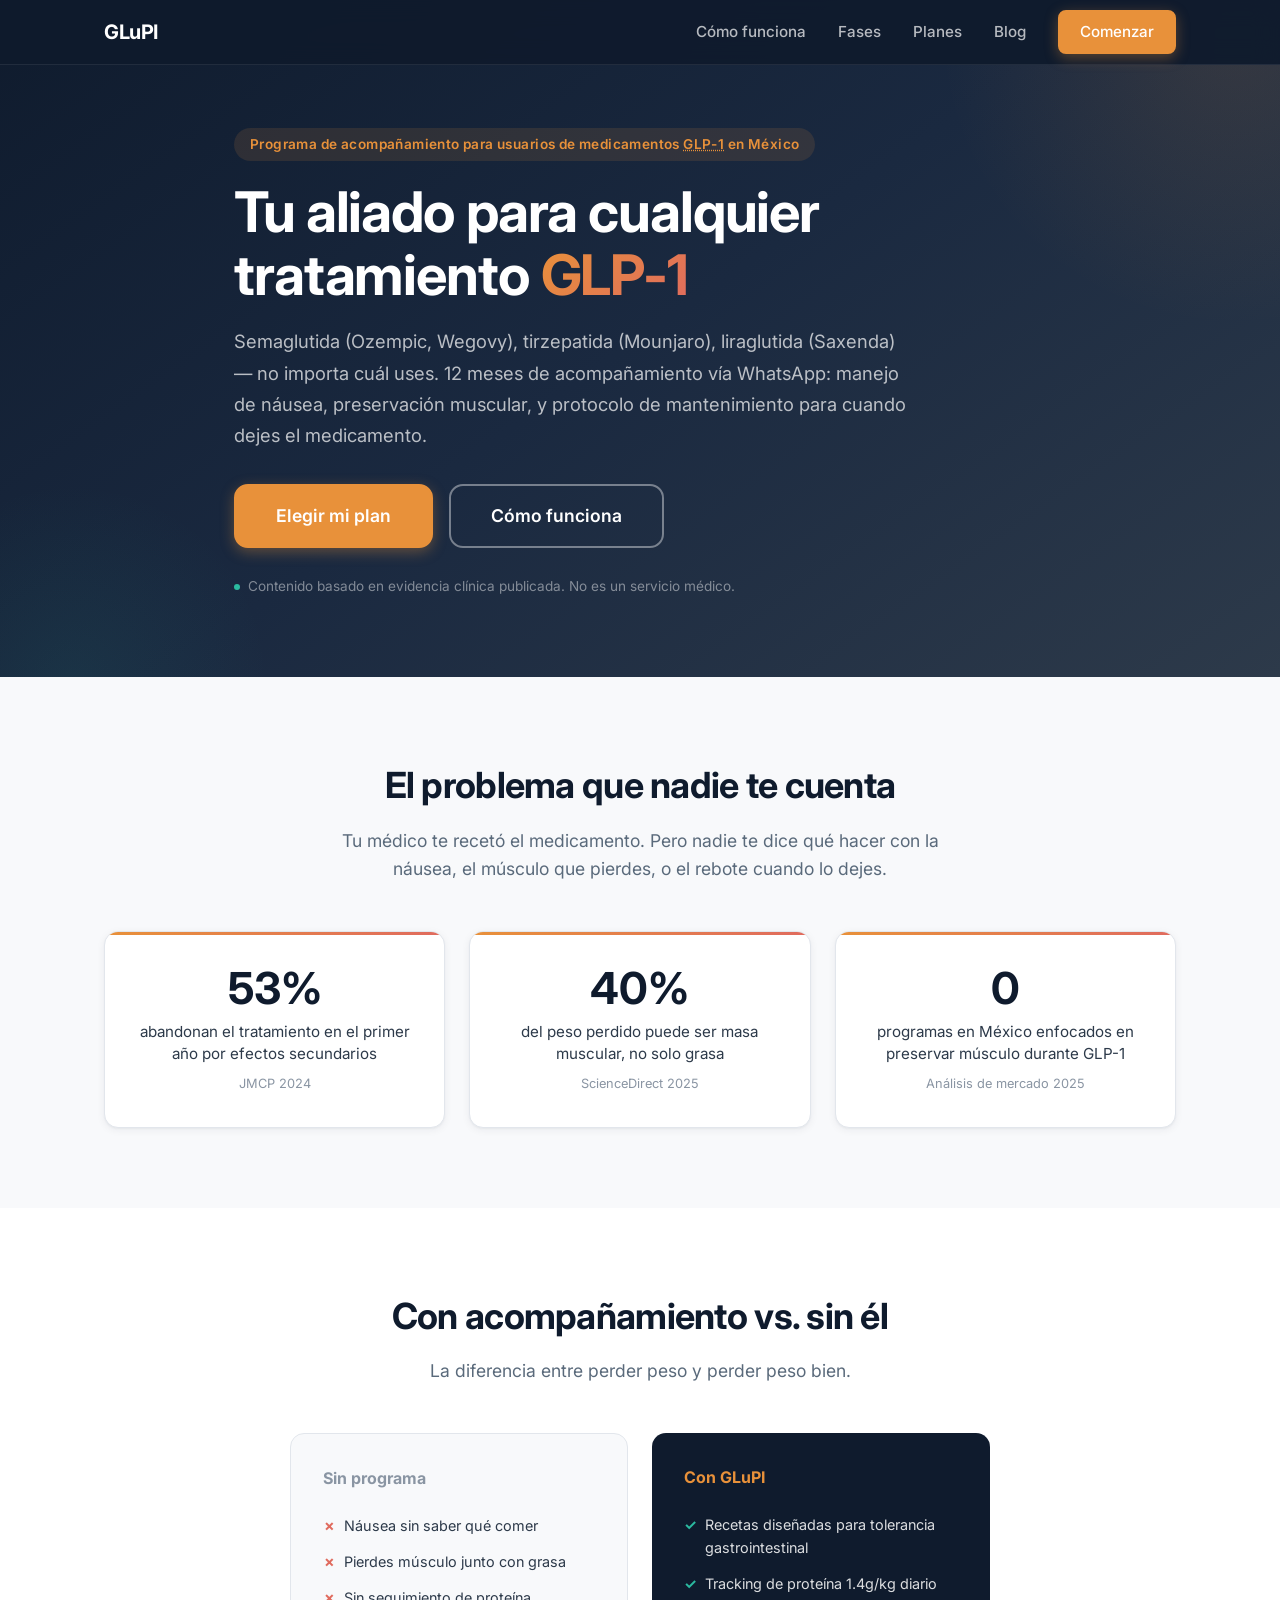
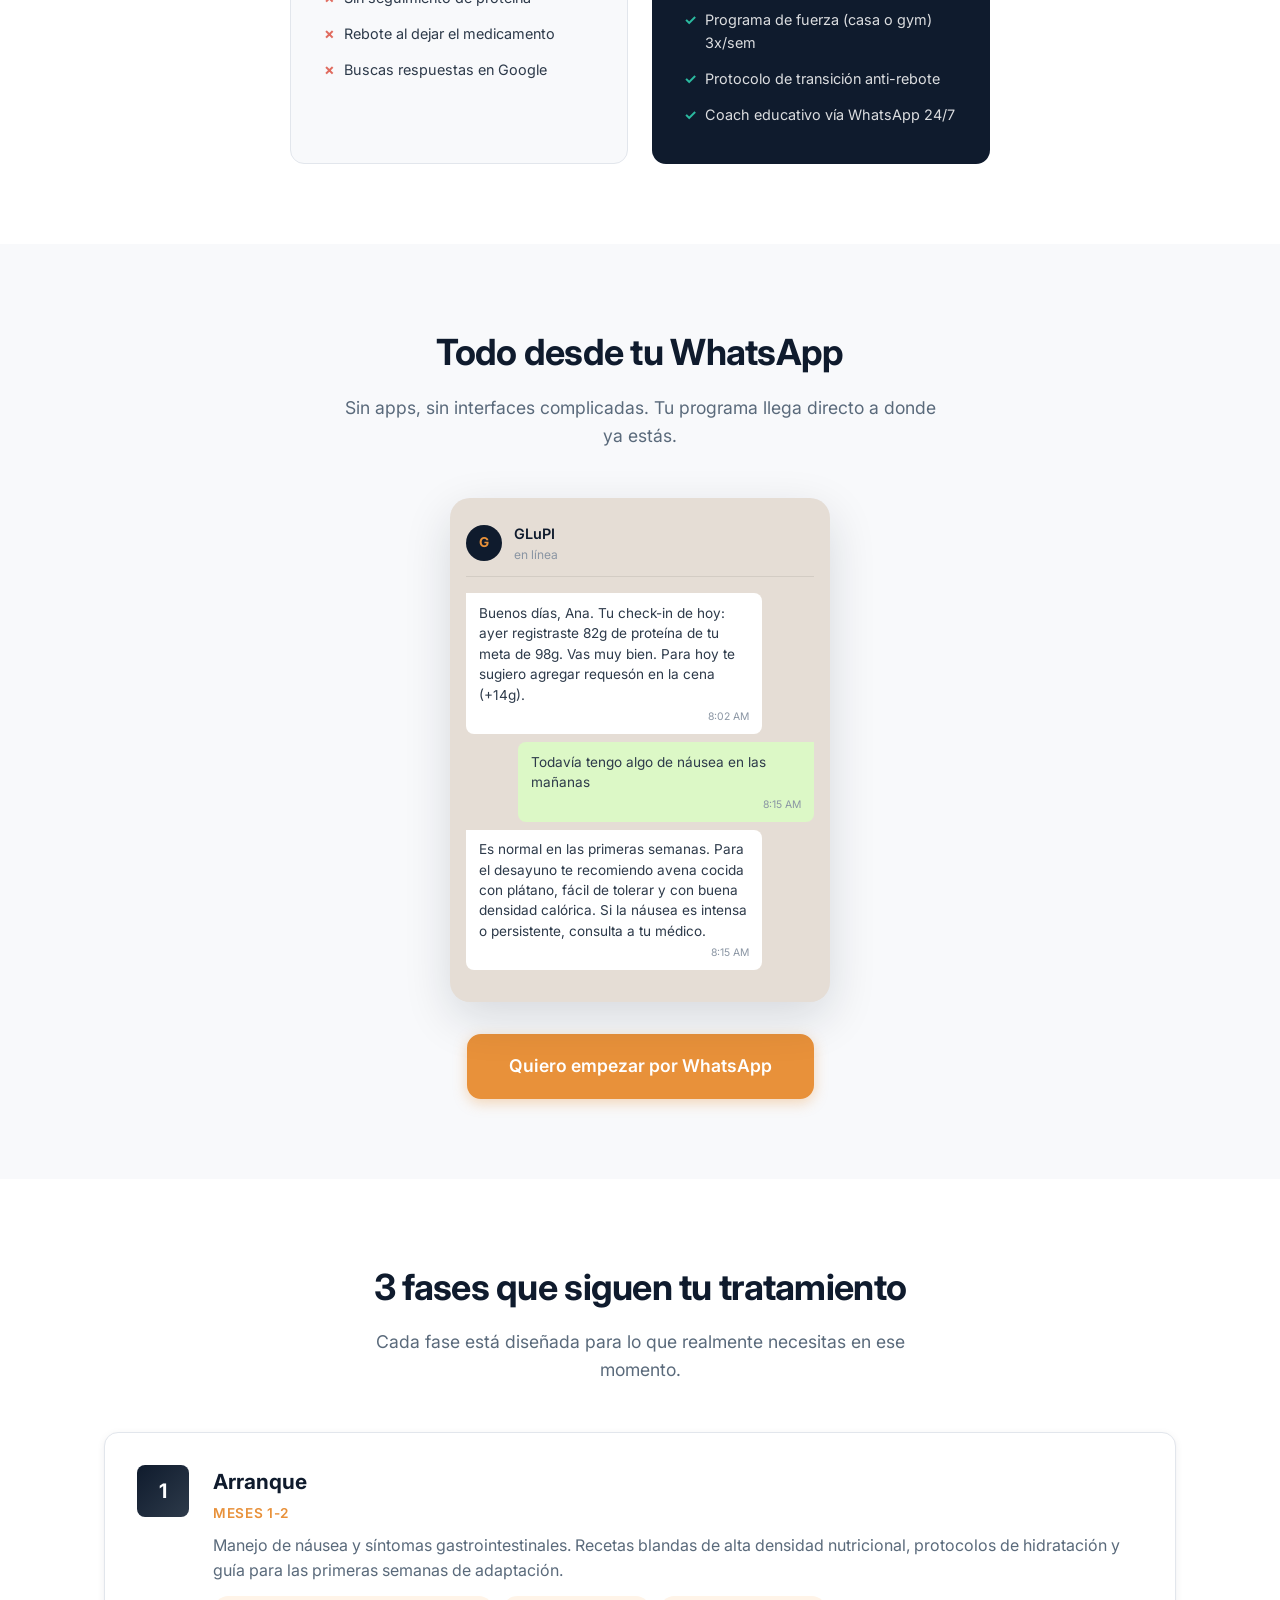
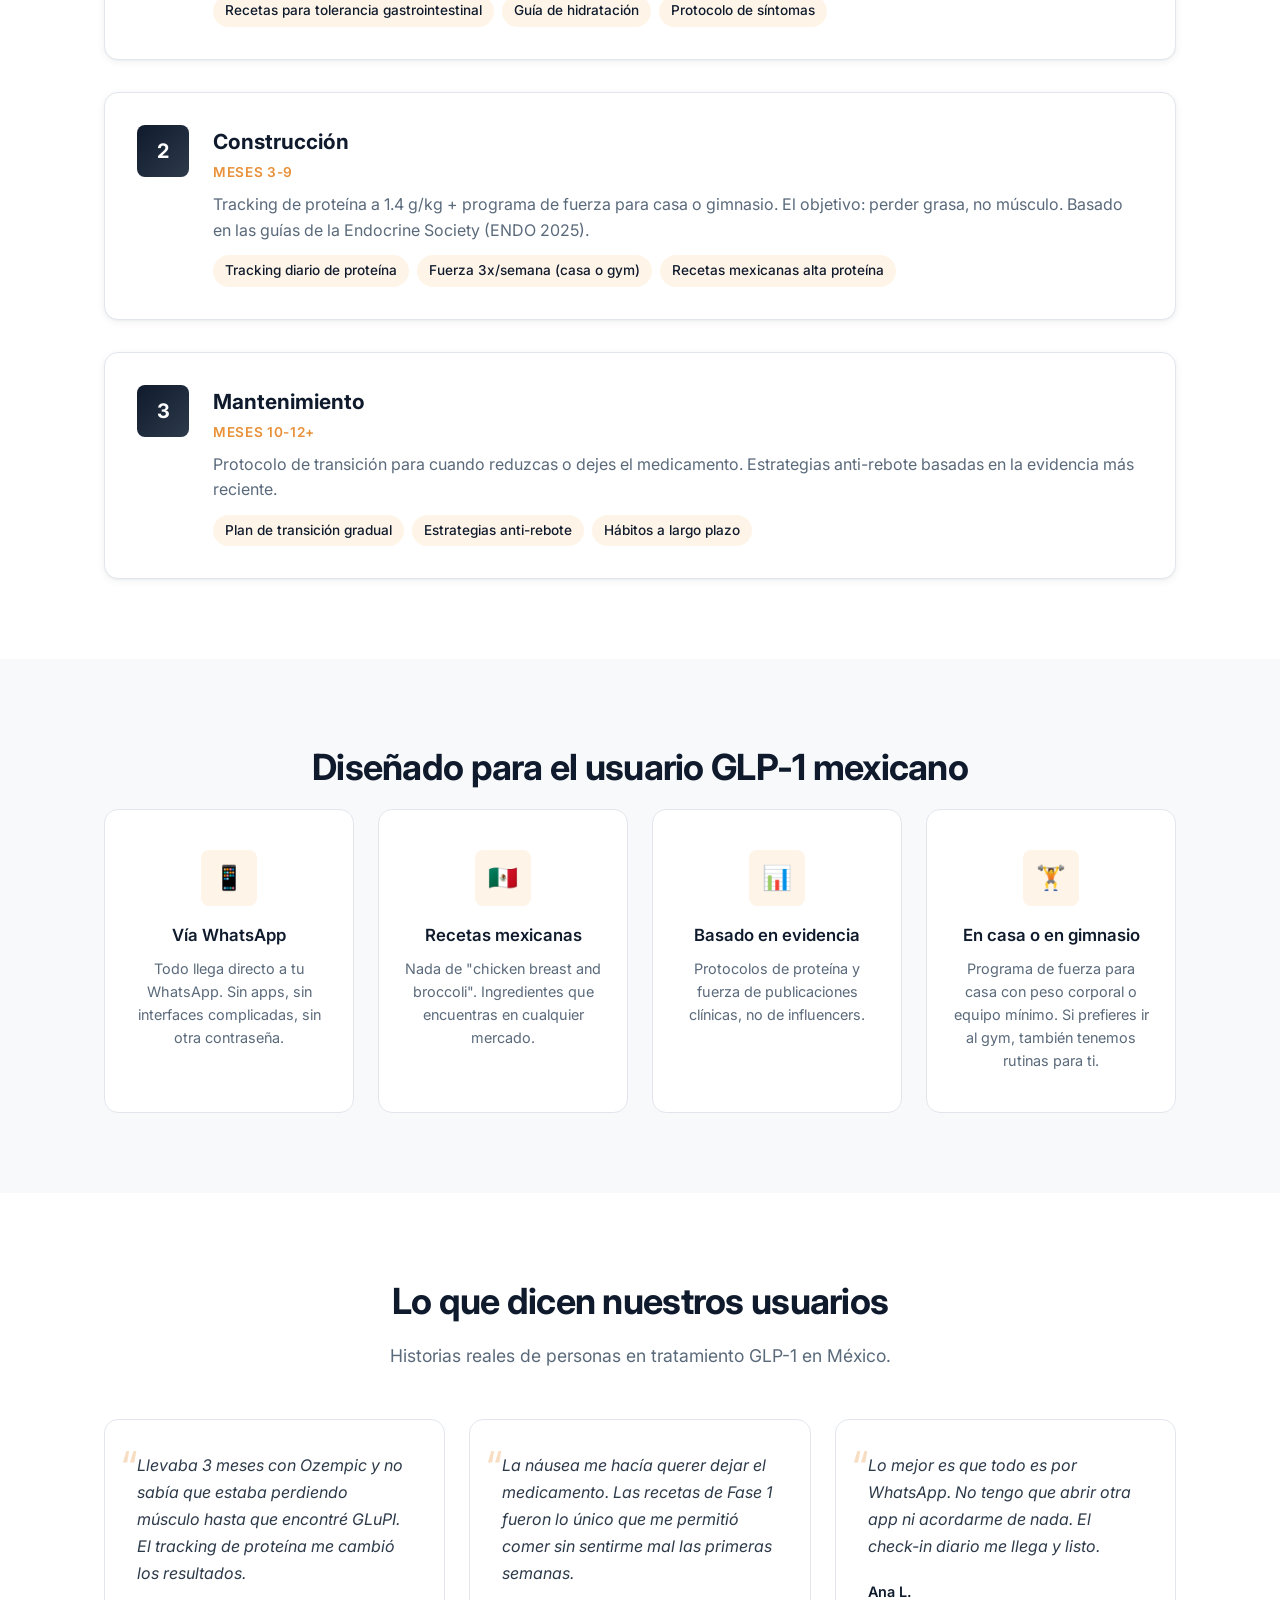
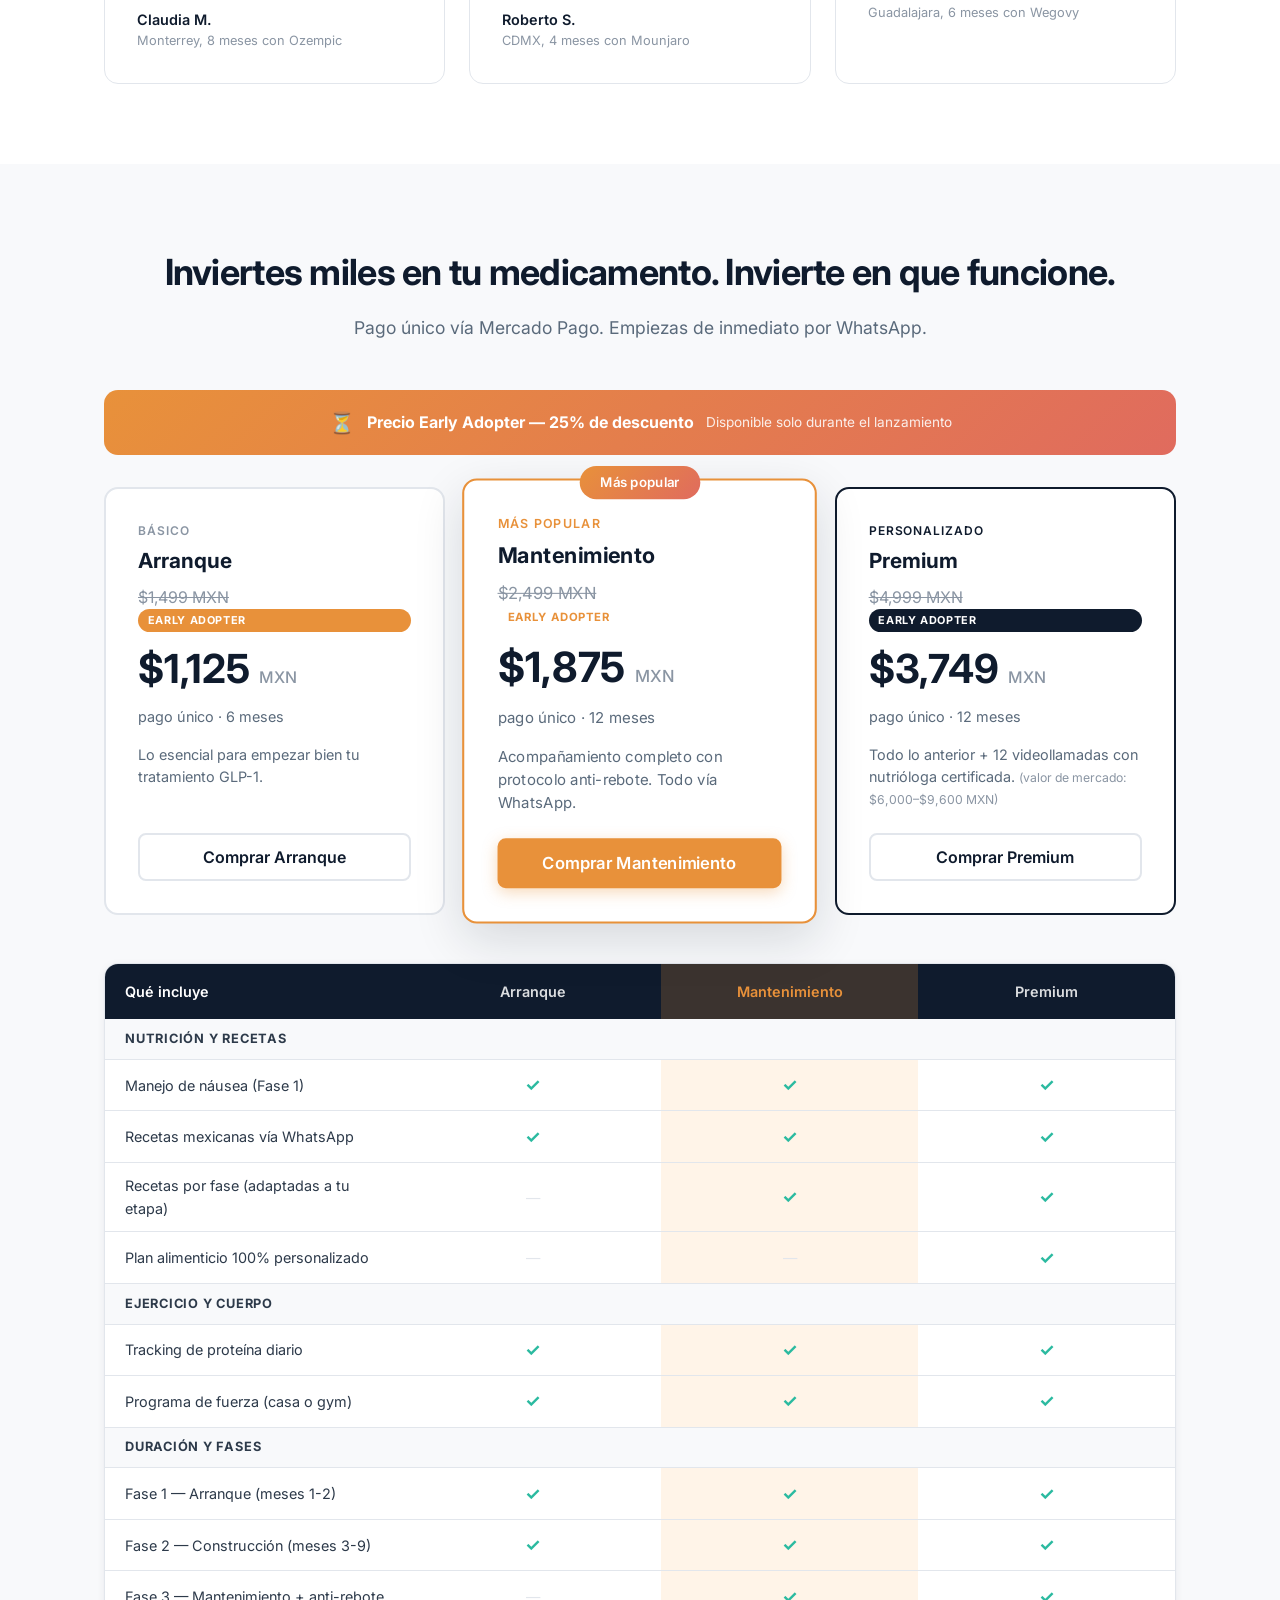
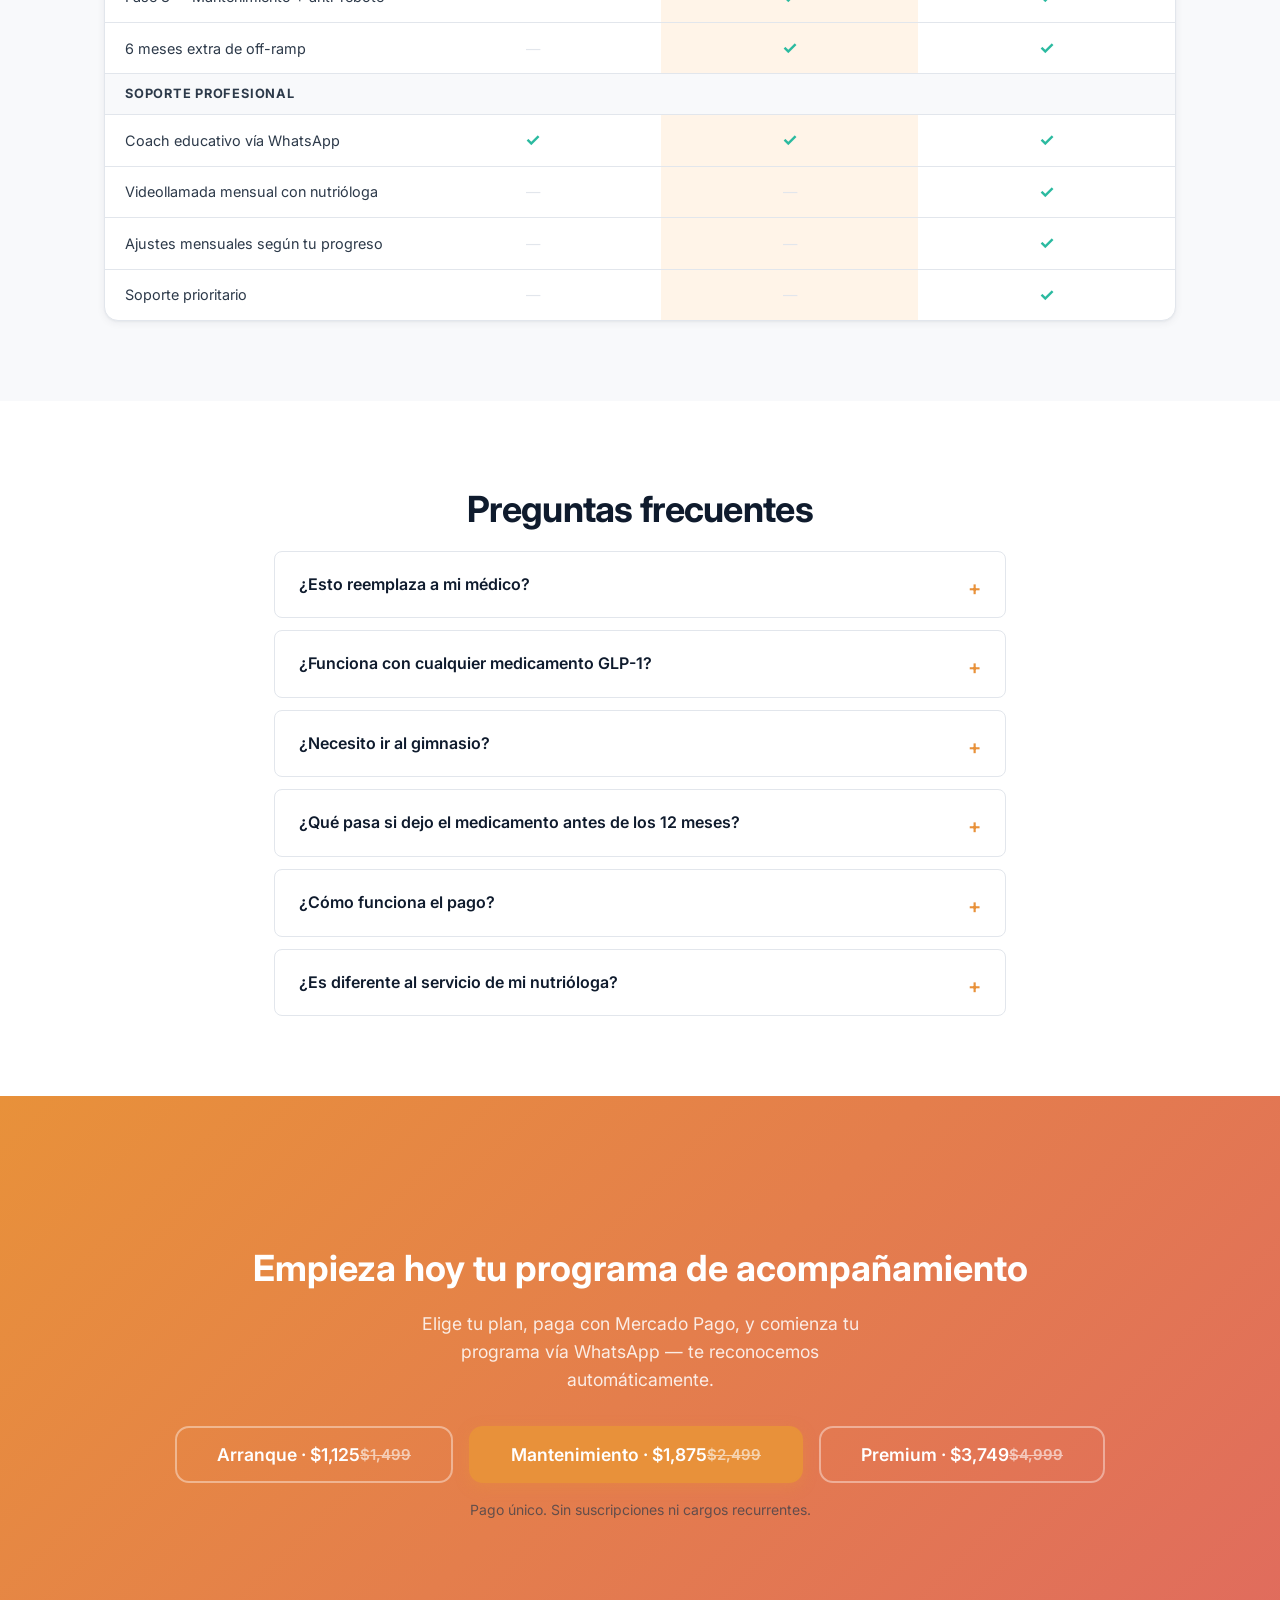
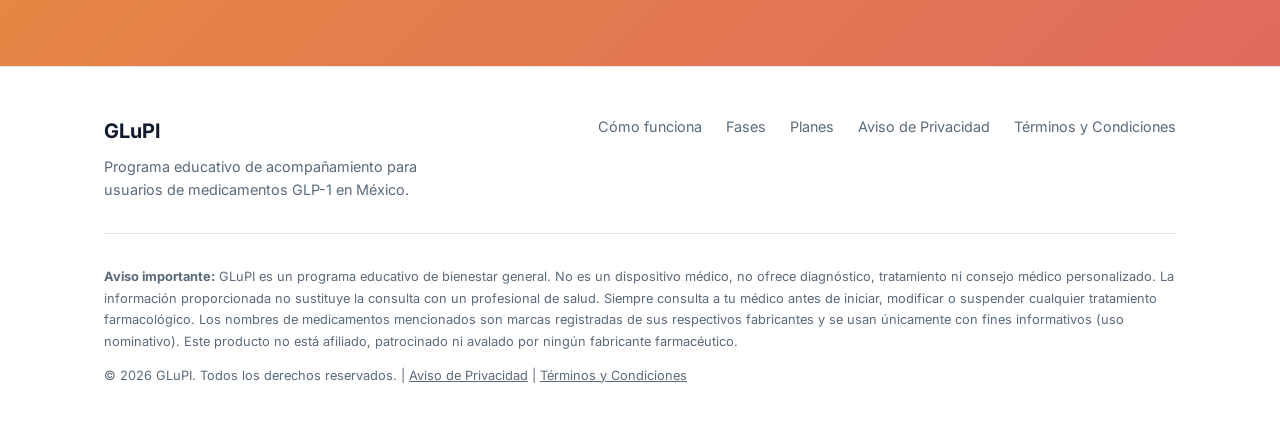
==== commit d387c687: "feat: add early adopter promo visuals to landing pricing section - Show struck-through base prices n" ====
--- a/index.html
+++ b/index.html
@@ -312,12 +312,21 @@
       <h2 class="section__title">Inviertes miles en tu medicamento. Invierte en que funcione.</h2>
       <p class="section__subtitle">Pago único vía Mercado Pago. Empiezas de inmediato por WhatsApp.</p>
 
+      <!-- Early Adopter Promo Banner -->
+      <div class="ea-promo-banner">
+        <span class="ea-promo-banner__icon">⏳</span>
+        <span class="ea-promo-banner__text">Precio Early Adopter — 25% de descuento</span>
+        <span class="ea-promo-banner__sub">Disponible solo durante el lanzamiento</span>
+      </div>
+
       <!-- Package cards -->
       <div class="pricing">
         <div class="price-card">
           <div class="price-card__tier">Básico</div>
           <h3 class="price-card__name">Arranque</h3>
-          <div class="price-card__price">$1,499 <span>MXN</span></div>
+          <div class="price-card__original">$1,499 MXN</div>
+          <span class="price-card__ea-tag">Early Adopter</span>
+          <div class="price-card__price">$1,125 <span>MXN</span></div>
           <p class="price-card__period">pago único · 6 meses</p>
           <p class="price-card__desc">Lo esencial para empezar bien tu tratamiento GLP-1.</p>
           <button class="btn btn--outline-dark btn--block js-checkout" data-title="GLuPI — Plan Arranque (6 meses)" data-price="1499">Comprar Arranque</button>
@@ -326,7 +335,9 @@
           <div class="price-card__badge">Más popular</div>
           <div class="price-card__tier">Más popular</div>
           <h3 class="price-card__name">Mantenimiento</h3>
-          <div class="price-card__price">$2,499 <span>MXN</span></div>
+          <div class="price-card__original">$2,499 MXN</div>
+          <span class="price-card__ea-tag">Early Adopter</span>
+          <div class="price-card__price">$1,875 <span>MXN</span></div>
           <p class="price-card__period">pago único · 12 meses</p>
           <p class="price-card__desc">Acompañamiento completo con protocolo anti-rebote. Todo vía WhatsApp.</p>
           <button class="btn btn--primary btn--block js-checkout" data-title="GLuPI — Plan Mantenimiento (12 meses)" data-price="2499">Comprar Mantenimiento</button>
@@ -334,9 +345,11 @@
         <div class="price-card price-card--premium">
           <div class="price-card__tier">Personalizado</div>
           <h3 class="price-card__name">Premium</h3>
-          <div class="price-card__price">$4,999 <span>MXN</span></div>
+          <div class="price-card__original">$4,999 MXN</div>
+          <span class="price-card__ea-tag">Early Adopter</span>
+          <div class="price-card__price">$3,749 <span>MXN</span></div>
           <p class="price-card__period">pago único · 12 meses</p>
-          <p class="price-card__desc">Todo lo anterior + nutrióloga certificada con plan 100% personalizado.</p>
+          <p class="price-card__desc">Todo lo anterior + 12 videollamadas con nutrióloga certificada. <span style="color:var(--color-text-muted);font-size:0.85em">(valor de mercado: $6,000–$9,600 MXN)</span></p>
           <button class="btn btn--outline-dark btn--block js-checkout" data-title="GLuPI — Plan Premium (12 meses)" data-price="4999">Comprar Premium</button>
         </div>
       </div>
@@ -496,9 +509,9 @@
       <h2 class="cta-banner__title">Empieza hoy tu programa de acompañamiento</h2>
       <p class="cta-banner__sub">Elige tu plan, paga con Mercado Pago, y comienza tu programa vía WhatsApp — te reconocemos automáticamente.</p>
       <div style="display:flex;gap:1rem;justify-content:center;flex-wrap:wrap;margin-top:1.5rem">
-        <button class="btn btn--outline btn--lg js-checkout" data-title="GLuPI — Plan Arranque (6 meses)" data-price="1499">Arranque · $1,499</button>
-        <button class="btn btn--primary btn--lg js-checkout" data-title="GLuPI — Plan Mantenimiento (12 meses)" data-price="2499">Mantenimiento · $2,499</button>
-        <button class="btn btn--outline btn--lg js-checkout" data-title="GLuPI — Plan Premium (12 meses)" data-price="4999">Premium · $4,999</button>
+        <button class="btn btn--outline btn--lg js-checkout" data-title="GLuPI — Plan Arranque (6 meses)" data-price="1499">Arranque · $1,125 <span style="text-decoration:line-through;opacity:.6;font-size:.85em">$1,499</span></button>
+        <button class="btn btn--primary btn--lg js-checkout" data-title="GLuPI — Plan Mantenimiento (12 meses)" data-price="2499">Mantenimiento · $1,875 <span style="text-decoration:line-through;opacity:.6;font-size:.85em">$2,499</span></button>
+        <button class="btn btn--outline btn--lg js-checkout" data-title="GLuPI — Plan Premium (12 meses)" data-price="4999">Premium · $3,749 <span style="text-decoration:line-through;opacity:.6;font-size:.85em">$4,999</span></button>
       </div>
       <p style="margin-top:1rem;opacity:.7;font-size:.875rem">Pago único. Sin suscripciones ni cargos recurrentes.</p>
     </div>
@@ -538,137 +551,138 @@
         <label for="modalCountryCode" class="sr-only">Código de país</label>
         <label for="modalPhone" class="sr-only">Número de WhatsApp</label>
         <div style="display:flex;gap:.5rem;align-items:stretch;">
-          <select id="modalCountryCode" aria-label="Código de país" style="padding:.75rem .5rem;border:2px solid #e5e7eb;border-radius:8px;font-size:1rem;background:#fff;color:#2D3A4A;min-width:5.5rem;cursor:pointer;appearance:none;-webkit-appearance:none;background-image:url('data:image/svg+xml;charset=UTF-8,%3Csvg xmlns=%22http://www.w3.org/2000/svg%22 width=%2212%22 height=%2212%22 viewBox=%220 0 12 12%22%3E%3Cpath fill=%22%235A6A7B%22 d=%22M2 4l4 4 4-4%22/%3E%3C/svg%3E');background-repeat:no-repeat;background-position:right .5rem center;padding-right:1.5rem;">
-            <!-- Mexico (most common) -->
-            <option value="52" selected>&#127474;&#127485; +52</option>
-            <!-- Americas & Latin America -->
-            <option value="1">&#127482;&#127480; +1</option>
-            <option value="54">&#127462;&#127479; +54</option>
-            <option value="591">&#127463;&#127476; +591</option>
-            <option value="55">&#127463;&#127479; +55</option>
-            <option value="56">&#127464;&#127473; +56</option>
-            <option value="57">&#127464;&#127476; +57</option>
-            <option value="506">&#127464;&#127479; +506</option>
-            <option value="53">&#127464;&#127482; +53</option>
-            <option value="593">&#127466;&#127464; +593</option>
-            <option value="503">&#127480;&#127483; +503</option>
-            <option value="502">&#127468;&#127481; +502</option>
-            <option value="592">&#127468;&#127486; +592</option>
-            <option value="509">&#127469;&#127481; +509</option>
-            <option value="504">&#127469;&#127475; +504</option>
-            <option value="876">&#127471;&#127474; +876</option>
-            <option value="505">&#127475;&#127470; +505</option>
-            <option value="507">&#127477;&#127462; +507</option>
-            <option value="595">&#127477;&#127486; +595</option>
-            <option value="51">&#127477;&#127466; +51</option>
-            <option value="1787">&#127477;&#127479; +1787</option>
-            <option value="1809">&#127465;&#127476; +1809</option>
-            <option value="597">&#127480;&#127479; +597</option>
-            <option value="1868">&#127481;&#127481; +1868</option>
-            <option value="598">&#127482;&#127486; +598</option>
-            <option value="58">&#127483;&#127466; +58</option>
-            <!-- Europe -->
-            <option value="355">&#127462;&#127473; +355</option>
-            <option value="376">&#127462;&#127465; +376</option>
-            <option value="43">&#127462;&#127481; +43</option>
-            <option value="375">&#127463;&#127486; +375</option>
-            <option value="32">&#127463;&#127466; +32</option>
-            <option value="387">&#127463;&#127462; +387</option>
-            <option value="359">&#127463;&#127468; +359</option>
-            <option value="385">&#127469;&#127479; +385</option>
-            <option value="357">&#127464;&#127486; +357</option>
-            <option value="420">&#127464;&#127487; +420</option>
-            <option value="45">&#127465;&#127472; +45</option>
-            <option value="372">&#127466;&#127466; +372</option>
-            <option value="358">&#127467;&#127470; +358</option>
-            <option value="33">&#127467;&#127479; +33</option>
-            <option value="49">&#127465;&#127466; +49</option>
-            <option value="30">&#127468;&#127479; +30</option>
-            <option value="36">&#127469;&#127482; +36</option>
-            <option value="354">&#127470;&#127480; +354</option>
-            <option value="353">&#127470;&#127466; +353</option>
-            <option value="39">&#127470;&#127481; +39</option>
-            <option value="371">&#127473;&#127483; +371</option>
-            <option value="370">&#127473;&#127481; +370</option>
-            <option value="352">&#127473;&#127482; +352</option>
-            <option value="389">&#127474;&#127472; +389</option>
-            <option value="356">&#127474;&#127481; +356</option>
-            <option value="373">&#127474;&#127465; +373</option>
-            <option value="377">&#127474;&#127464; +377</option>
-            <option value="382">&#127474;&#127466; +382</option>
-            <option value="31">&#127475;&#127473; +31</option>
-            <option value="47">&#127475;&#127476; +47</option>
-            <option value="48">&#127477;&#127473; +48</option>
-            <option value="351">&#127477;&#127481; +351</option>
-            <option value="40">&#127479;&#127476; +40</option>
-            <option value="7">&#127479;&#127482; +7</option>
-            <option value="381">&#127479;&#127480; +381</option>
-            <option value="421">&#127480;&#127472; +421</option>
-            <option value="386">&#127480;&#127470; +386</option>
-            <option value="34">&#127466;&#127480; +34</option>
-            <option value="46">&#127480;&#127466; +46</option>
-            <option value="41">&#127464;&#127469; +41</option>
-            <option value="380">&#127482;&#127462; +380</option>
-            <option value="44">&#127468;&#127463; +44</option>
-            <!-- Asia -->
-            <option value="93">&#127462;&#127467; +93</option>
-            <option value="973">&#127463;&#127469; +973</option>
-            <option value="880">&#127463;&#127465; +880</option>
-            <option value="855">&#127472;&#127469; +855</option>
-            <option value="86">&#127464;&#127475; +86</option>
-            <option value="91">&#127470;&#127475; +91</option>
-            <option value="62">&#127470;&#127465; +62</option>
-            <option value="98">&#127470;&#127479; +98</option>
-            <option value="964">&#127470;&#127478; +964</option>
-            <option value="972">&#127470;&#127473; +972</option>
-            <option value="81">&#127471;&#127477; +81</option>
-            <option value="962">&#127471;&#127476; +962</option>
-            <option value="7700">&#127472;&#127487; +7700</option>
-            <option value="965">&#127472;&#127484; +965</option>
-            <option value="856">&#127473;&#127462; +856</option>
-            <option value="961">&#127473;&#127463; +961</option>
-            <option value="60">&#127474;&#127486; +60</option>
-            <option value="976">&#127474;&#127475; +976</option>
-            <option value="95">&#127474;&#127474; +95</option>
-            <option value="977">&#127475;&#127477; +977</option>
-            <option value="968">&#127476;&#127474; +968</option>
-            <option value="92">&#127477;&#127472; +92</option>
-            <option value="63">&#127477;&#127469; +63</option>
-            <option value="974">&#127478;&#127462; +974</option>
-            <option value="966">&#127480;&#127462; +966</option>
-            <option value="65">&#127480;&#127468; +65</option>
-            <option value="82">&#127472;&#127479; +82</option>
-            <option value="94">&#127473;&#127472; +94</option>
-            <option value="886">&#127481;&#127484; +886</option>
-            <option value="66">&#127481;&#127469; +66</option>
-            <option value="90">&#127481;&#127479; +90</option>
-            <option value="971">&#127462;&#127466; +971</option>
-            <option value="998">&#127482;&#127487; +998</option>
-            <option value="84">&#127483;&#127475; +84</option>
-            <!-- Africa -->
-            <option value="213">&#127465;&#127487; +213</option>
-            <option value="244">&#127462;&#127476; +244</option>
-            <option value="237">&#127464;&#127474; +237</option>
-            <option value="243">&#127464;&#127465; +243</option>
-            <option value="20">&#127466;&#127468; +20</option>
-            <option value="251">&#127466;&#127481; +251</option>
-            <option value="233">&#127468;&#127469; +233</option>
-            <option value="225">&#127464;&#127470; +225</option>
-            <option value="254">&#127472;&#127466; +254</option>
-            <option value="218">&#127473;&#127486; +218</option>
-            <option value="212">&#127474;&#127462; +212</option>
-            <option value="258">&#127474;&#127487; +258</option>
-            <option value="234">&#127475;&#127468; +234</option>
-            <option value="250">&#127479;&#127484; +250</option>
-            <option value="221">&#127480;&#127475; +221</option>
-            <option value="27">&#127487;&#127462; +27</option>
-            <option value="255">&#127481;&#127487; +255</option>
-            <option value="216">&#127481;&#127475; +216</option>
-            <option value="256">&#127482;&#127468; +256</option>
-            <!-- Oceania -->
-            <option value="61">&#127462;&#127482; +61</option>
-            <option value="64">&#127475;&#127487; +64</option>
-            <option value="675">&#127477;&#127468; +675</option>
+          <select id="modalCountryCode" aria-label="Código de país" style="padding:.75rem .5rem;border:2px solid #e5e7eb;border-radius:8px;font-size:1rem;background:#fff;color:#2D3A4A;min-width:13rem;cursor:pointer;appearance:none;-webkit-appearance:none;background-image:url('data:image/svg+xml;charset=UTF-8,%3Csvg xmlns=%22http://www.w3.org/2000/svg%22 width=%2212%22 height=%2212%22 viewBox=%220 0 12 12%22%3E%3Cpath fill=%22%235A6A7B%22 d=%22M2 4l4 4 4-4%22/%3E%3C/svg%3E');background-repeat:no-repeat;background-position:right .5rem center;padding-right:1.5rem;">
+            <!-- México primero -->
+            <option value="52" selected>&#127474;&#127485; México (+52)</option>
+            <!-- LATAM — orden por volumen de usuarios, luego US/CA -->
+            <option value="57">&#127464;&#127476; Colombia (+57)</option>
+            <option value="54">&#127462;&#127479; Argentina (+54)</option>
+            <option value="56">&#127464;&#127473; Chile (+56)</option>
+            <option value="51">&#127477;&#127466; Perú (+51)</option>
+            <option value="55">&#127463;&#127479; Brasil (+55)</option>
+            <option value="58">&#127483;&#127466; Venezuela (+58)</option>
+            <option value="593">&#127466;&#127464; Ecuador (+593)</option>
+            <option value="591">&#127463;&#127476; Bolivia (+591)</option>
+            <option value="595">&#127477;&#127486; Paraguay (+595)</option>
+            <option value="598">&#127482;&#127486; Uruguay (+598)</option>
+            <option value="502">&#127468;&#127481; Guatemala (+502)</option>
+            <option value="504">&#127469;&#127475; Honduras (+504)</option>
+            <option value="503">&#127480;&#127483; El Salvador (+503)</option>
+            <option value="505">&#127475;&#127470; Nicaragua (+505)</option>
+            <option value="506">&#127464;&#127479; Costa Rica (+506)</option>
+            <option value="507">&#127477;&#127462; Panamá (+507)</option>
+            <option value="1809">&#127465;&#127476; República Dominicana (+1)</option>
+            <option value="1">&#127482;&#127480; United States (+1)</option>
+            <option value="1">&#127464;&#127462; Canada (+1)</option>
+            <!-- Resto del Caribe / LATAM -->
+            <option value="53">&#127464;&#127482; Cuba (+53)</option>
+            <option value="592">&#127468;&#127486; Guyana (+592)</option>
+            <option value="509">&#127469;&#127481; Haití (+509)</option>
+            <option value="876">&#127471;&#127474; Jamaica (+876)</option>
+            <option value="1787">&#127477;&#127479; Puerto Rico (+1)</option>
+            <option value="597">&#127480;&#127479; Suriname (+597)</option>
+            <option value="1868">&#127481;&#127481; Trinidad and Tobago (+1)</option>
+            <!-- Divider -->
+            <option disabled>────────────────────</option>
+            <!-- Resto del mundo — nombre en idioma nativo, A–Z -->
+            <option value="93">&#127462;&#127467; Afghanistan (+93)</option>
+            <option value="213">&#127465;&#127487; Algérie (+213)</option>
+            <option value="376">&#127462;&#127465; Andorra (+376)</option>
+            <option value="244">&#127462;&#127476; Angola (+244)</option>
+            <option value="966">&#127480;&#127462; Arabia Saudita (+966)</option>
+            <option value="61">&#127462;&#127482; Australia (+61)</option>
+            <option value="973">&#127463;&#127469; Bahrain (+973)</option>
+            <option value="880">&#127463;&#127465; Bangladesh (+880)</option>
+            <option value="375">&#127463;&#127486; Belarus (+375)</option>
+            <option value="32">&#127463;&#127466; België (+32)</option>
+            <option value="387">&#127463;&#127462; Bosna i Hercegovina (+387)</option>
+            <option value="359">&#127463;&#127468; Bulgaria (+359)</option>
+            <option value="855">&#127472;&#127469; Cambodia (+855)</option>
+            <option value="237">&#127464;&#127474; Cameroun (+237)</option>
+            <option value="86">&#127464;&#127475; China (+86)</option>
+            <option value="243">&#127464;&#127465; Congo (RDC) (+243)</option>
+            <option value="225">&#127464;&#127470; Côte d'Ivoire (+225)</option>
+            <option value="382">&#127474;&#127466; Crna Gora (+382)</option>
+            <option value="357">&#127464;&#127486; Cyprus (+357)</option>
+            <option value="420">&#127464;&#127487; Česká republika (+420)</option>
+            <option value="45">&#127465;&#127472; Danmark (+45)</option>
+            <option value="49">&#127465;&#127466; Deutschland (+49)</option>
+            <option value="372">&#127466;&#127466; Eesti (+372)</option>
+            <option value="20">&#127466;&#127468; Egypt (+20)</option>
+            <option value="34">&#127466;&#127480; España (+34)</option>
+            <option value="251">&#127466;&#127481; Ethiopia (+251)</option>
+            <option value="33">&#127467;&#127479; France (+33)</option>
+            <option value="233">&#127468;&#127469; Ghana (+233)</option>
+            <option value="30">&#127468;&#127479; Greece (+30)</option>
+            <option value="385">&#127469;&#127479; Hrvatska (+385)</option>
+            <option value="91">&#127470;&#127475; India (+91)</option>
+            <option value="62">&#127470;&#127465; Indonesia (+62)</option>
+            <option value="98">&#127470;&#127479; Iran (+98)</option>
+            <option value="964">&#127470;&#127478; Iraq (+964)</option>
+            <option value="353">&#127470;&#127466; Ireland (+353)</option>
+            <option value="354">&#127470;&#127480; Ísland (+354)</option>
+            <option value="972">&#127470;&#127473; Israel (+972)</option>
+            <option value="39">&#127470;&#127481; Italia (+39)</option>
+            <option value="81">&#127471;&#127477; Japan (+81)</option>
+            <option value="962">&#127471;&#127476; Jordan (+962)</option>
+            <option value="7700">&#127472;&#127487; Kazakhstan (+7700)</option>
+            <option value="254">&#127472;&#127466; Kenya (+254)</option>
+            <option value="82">&#127472;&#127479; Korea (+82)</option>
+            <option value="965">&#127472;&#127484; Kuwait (+965)</option>
+            <option value="856">&#127473;&#127462; Laos (+856)</option>
+            <option value="371">&#127473;&#127483; Latvija (+371)</option>
+            <option value="961">&#127473;&#127463; Lebanon (+961)</option>
+            <option value="352">&#127473;&#127482; Lëtzebuerg (+352)</option>
+            <option value="218">&#127473;&#127486; Libya (+218)</option>
+            <option value="370">&#127473;&#127481; Lietuva (+370)</option>
+            <option value="36">&#127469;&#127482; Magyarország (+36)</option>
+            <option value="60">&#127474;&#127486; Malaysia (+60)</option>
+            <option value="356">&#127474;&#127481; Malta (+356)</option>
+            <option value="212">&#127474;&#127462; Maroc (+212)</option>
+            <option value="373">&#127474;&#127465; Moldova (+373)</option>
+            <option value="377">&#127474;&#127464; Monaco (+377)</option>
+            <option value="976">&#127474;&#127475; Mongolia (+976)</option>
+            <option value="258">&#127474;&#127487; Mozambique (+258)</option>
+            <option value="95">&#127474;&#127474; Myanmar (+95)</option>
+            <option value="31">&#127475;&#127473; Nederland (+31)</option>
+            <option value="977">&#127475;&#127477; Nepal (+977)</option>
+            <option value="64">&#127475;&#127487; New Zealand (+64)</option>
+            <option value="234">&#127475;&#127468; Nigeria (+234)</option>
+            <option value="47">&#127475;&#127476; Norge (+47)</option>
+            <option value="968">&#127476;&#127474; Oman (+968)</option>
+            <option value="43">&#127462;&#127481; Österreich (+43)</option>
+            <option value="92">&#127477;&#127472; Pakistan (+92)</option>
+            <option value="675">&#127477;&#127468; Papua New Guinea (+675)</option>
+            <option value="63">&#127477;&#127469; Philippines (+63)</option>
+            <option value="48">&#127477;&#127473; Polska (+48)</option>
+            <option value="351">&#127477;&#127481; Portugal (+351)</option>
+            <option value="974">&#127478;&#127462; Qatar (+974)</option>
+            <option value="40">&#127479;&#127476; România (+40)</option>
+            <option value="7">&#127479;&#127482; Russia (+7)</option>
+            <option value="250">&#127479;&#127484; Rwanda (+250)</option>
+            <option value="41">&#127464;&#127469; Schweiz (+41)</option>
+            <option value="221">&#127480;&#127475; Sénégal (+221)</option>
+            <option value="389">&#127474;&#127472; Severna Makedonija (+389)</option>
+            <option value="355">&#127462;&#127473; Shqipëria (+355)</option>
+            <option value="65">&#127480;&#127468; Singapore (+65)</option>
+            <option value="386">&#127480;&#127470; Slovenija (+386)</option>
+            <option value="421">&#127480;&#127472; Slovensko (+421)</option>
+            <option value="27">&#127487;&#127462; South Africa (+27)</option>
+            <option value="381">&#127479;&#127480; Srbija (+381)</option>
+            <option value="94">&#127473;&#127472; Sri Lanka (+94)</option>
+            <option value="358">&#127467;&#127470; Suomi (+358)</option>
+            <option value="46">&#127480;&#127466; Sverige (+46)</option>
+            <option value="886">&#127481;&#127484; Taiwan (+886)</option>
+            <option value="255">&#127481;&#127487; Tanzania (+255)</option>
+            <option value="66">&#127481;&#127469; Thailand (+66)</option>
+            <option value="216">&#127481;&#127475; Tunisie (+216)</option>
+            <option value="90">&#127481;&#127479; Türkiye (+90)</option>
+            <option value="971">&#127462;&#127466; UAE (+971)</option>
+            <option value="256">&#127482;&#127468; Uganda (+256)</option>
+            <option value="380">&#127482;&#127462; Ukraine (+380)</option>
+            <option value="44">&#127468;&#127463; United Kingdom (+44)</option>
+            <option value="998">&#127482;&#127487; Uzbekistan (+998)</option>
+            <option value="84">&#127483;&#127475; Việt Nam (+84)</option>
           </select>
           <input type="tel" id="modalPhone" inputmode="numeric" placeholder="55 1234 5678" aria-label="Número de WhatsApp" required
             style="flex:1;padding:.75rem 1rem;border:2px solid #e5e7eb;border-radius:8px;font-size:1rem;min-width:0;">
--- a/styles.css
+++ b/styles.css
@@ -610,6 +610,59 @@
   width: 100%;
 }
 
+/* ===== Early Adopter Promo ===== */
+.ea-promo-banner {
+  background: linear-gradient(135deg, var(--color-amber) 0%, var(--color-coral) 100%);
+  color: var(--color-white);
+  border-radius: var(--radius);
+  padding: 1rem 1.5rem;
+  text-align: center;
+  margin-bottom: 2rem;
+  display: flex;
+  align-items: center;
+  justify-content: center;
+  gap: 0.75rem;
+  flex-wrap: wrap;
+}
+.ea-promo-banner__icon {
+  font-size: 1.3rem;
+}
+.ea-promo-banner__text {
+  font-weight: 700;
+  font-size: 1rem;
+}
+.ea-promo-banner__sub {
+  font-size: 0.85rem;
+  opacity: 0.88;
+}
+.price-card__original {
+  font-size: 1rem;
+  color: var(--color-text-muted);
+  text-decoration: line-through;
+  line-height: 1;
+  margin-bottom: 0.2rem;
+}
+.price-card__ea-tag {
+  display: inline-block;
+  background: var(--color-amber);
+  color: var(--color-white);
+  font-size: 0.68rem;
+  font-weight: 700;
+  text-transform: uppercase;
+  letter-spacing: 0.06em;
+  padding: 0.18rem 0.6rem;
+  border-radius: 20px;
+  margin-bottom: 0.35rem;
+}
+.price-card--featured .price-card__ea-tag {
+  background: var(--color-white);
+  color: var(--color-amber);
+}
+.price-card--premium .price-card__ea-tag {
+  background: var(--color-navy);
+  color: var(--color-white);
+}
+
 /* ===== Feature Comparison Table ===== */
 .compare {
   background: var(--color-white);
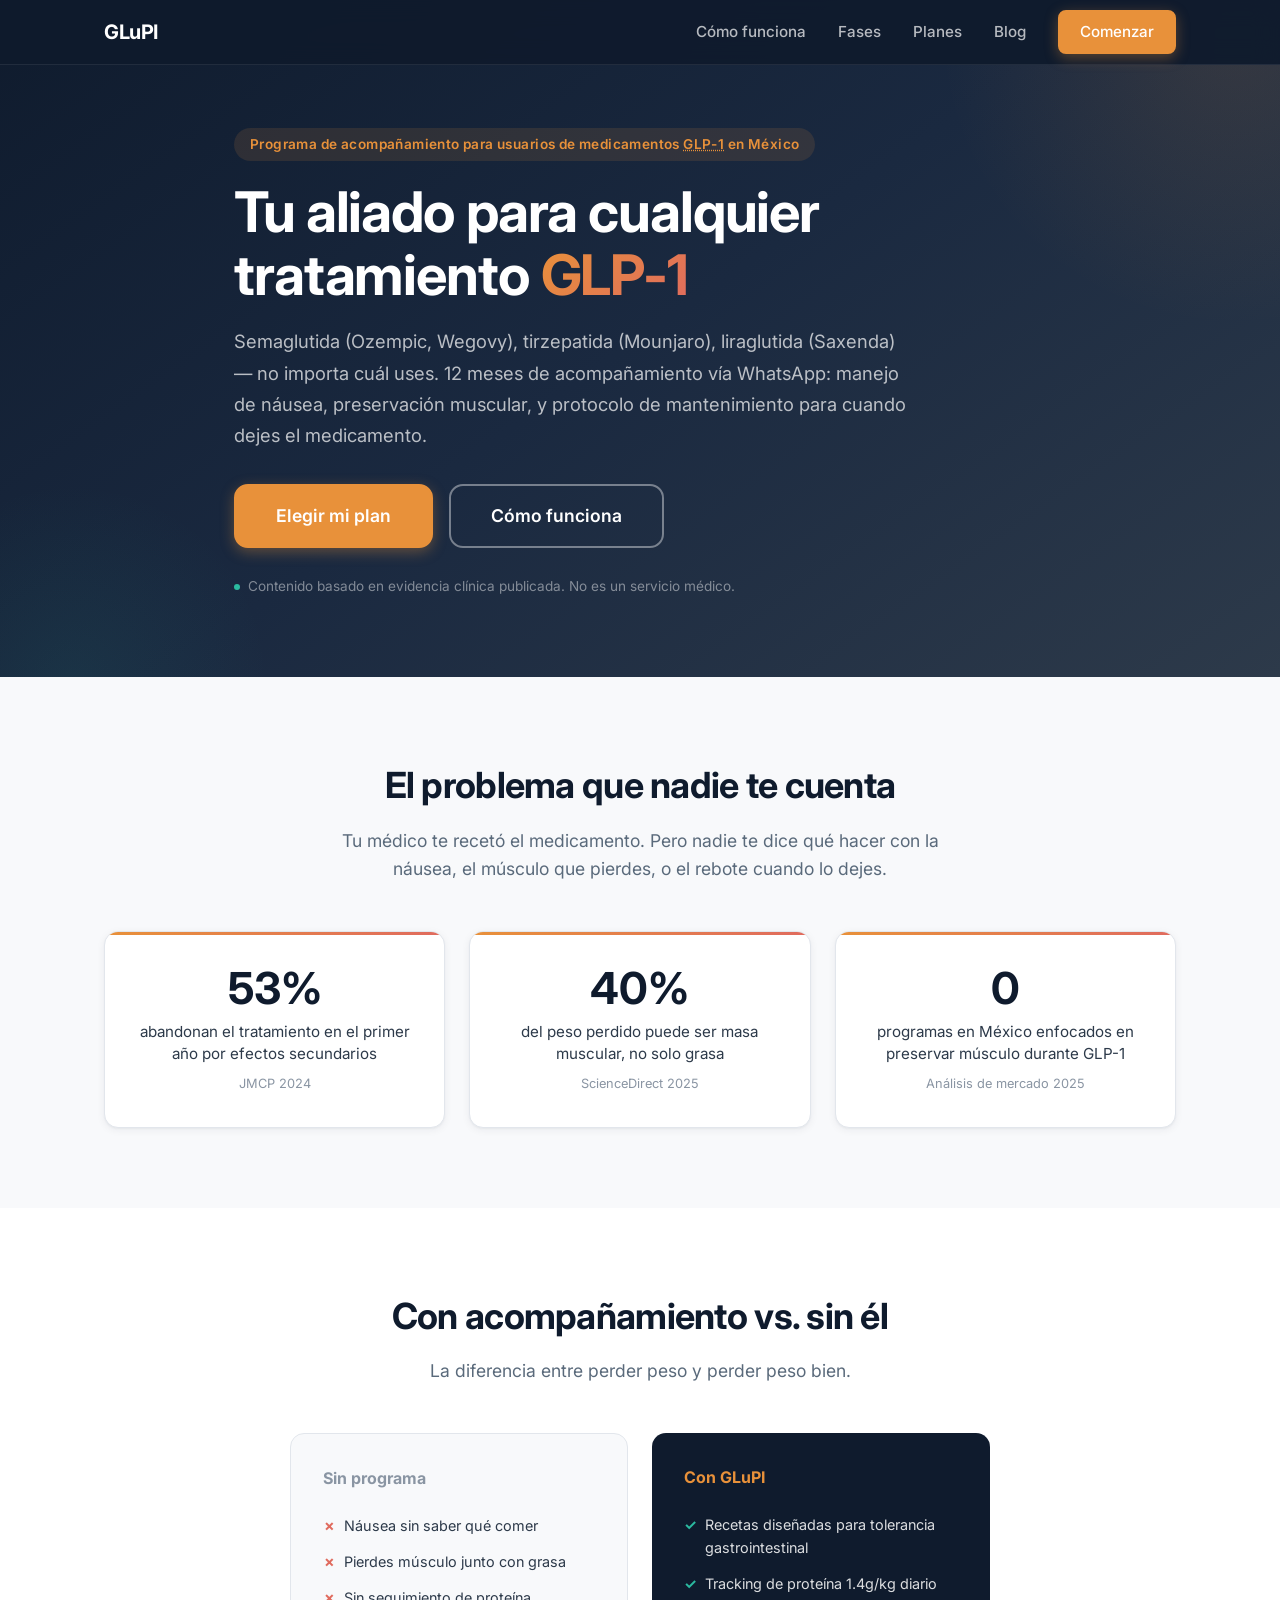
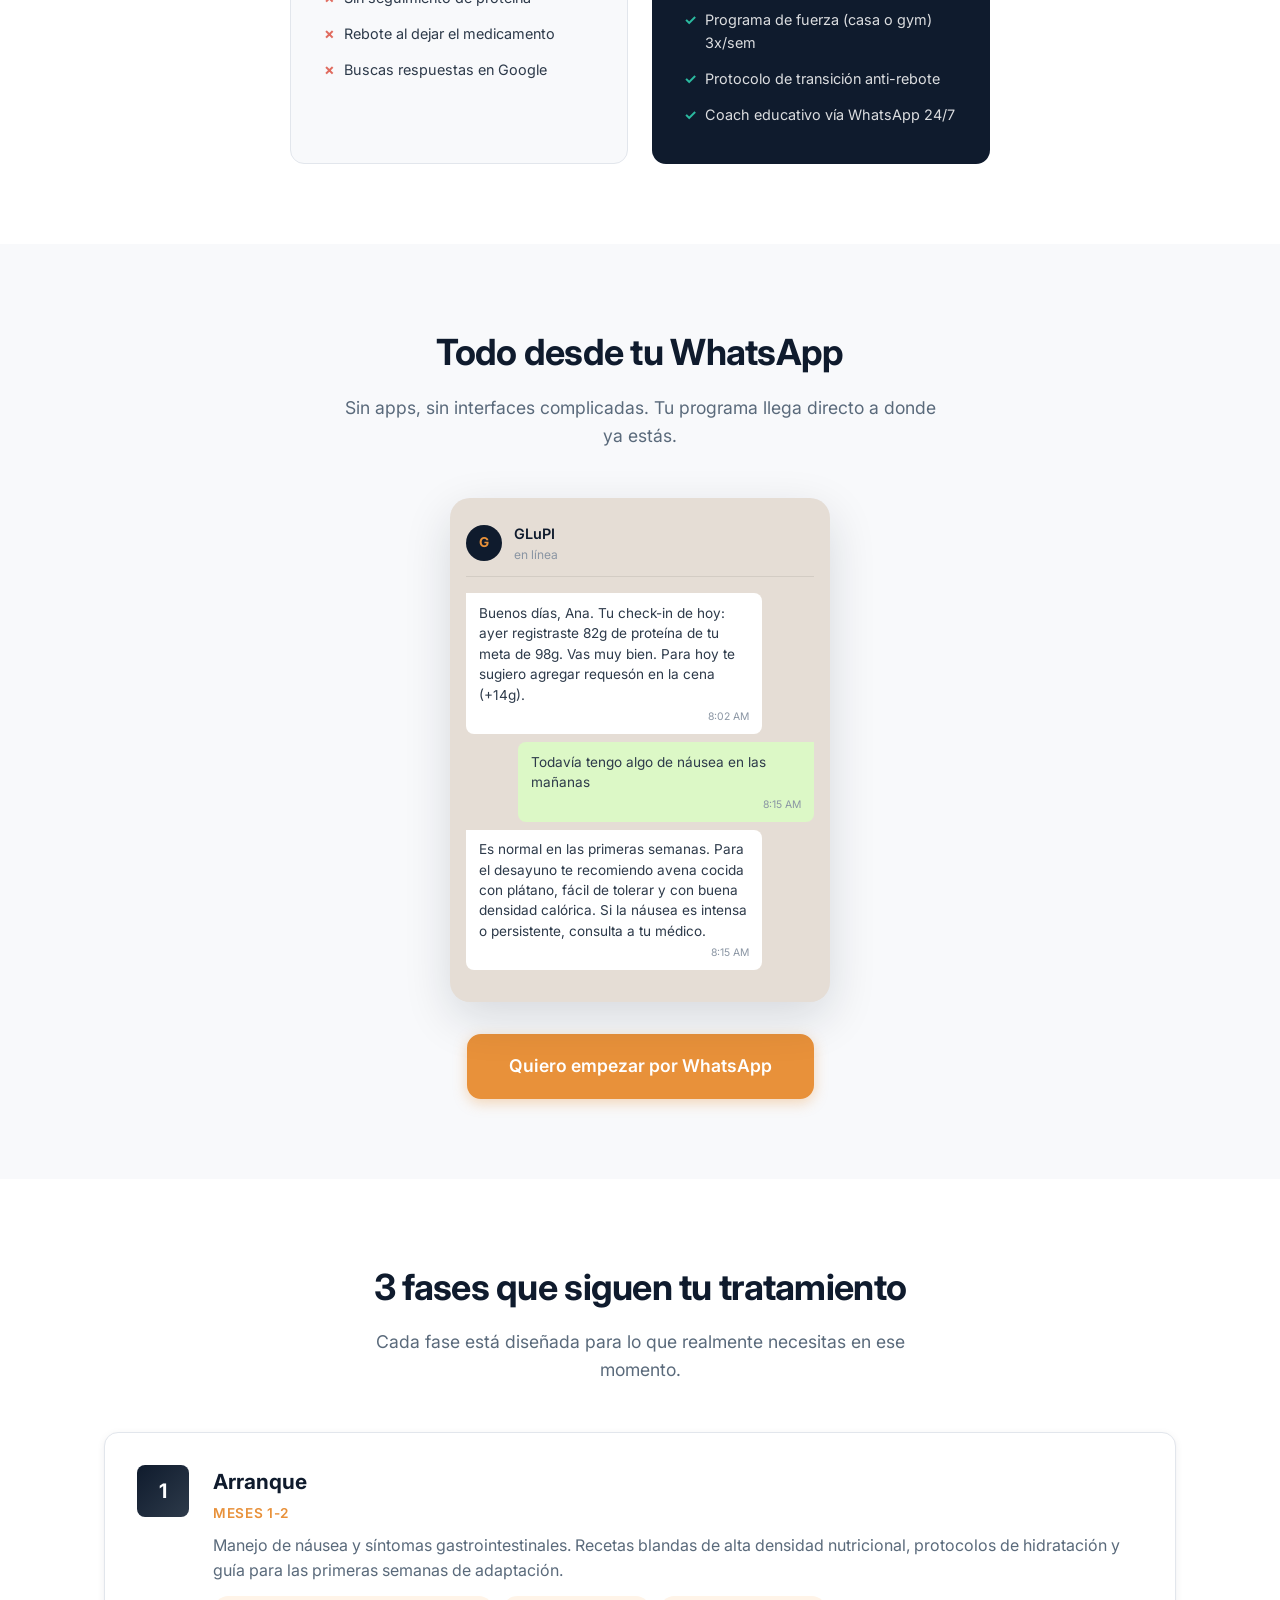
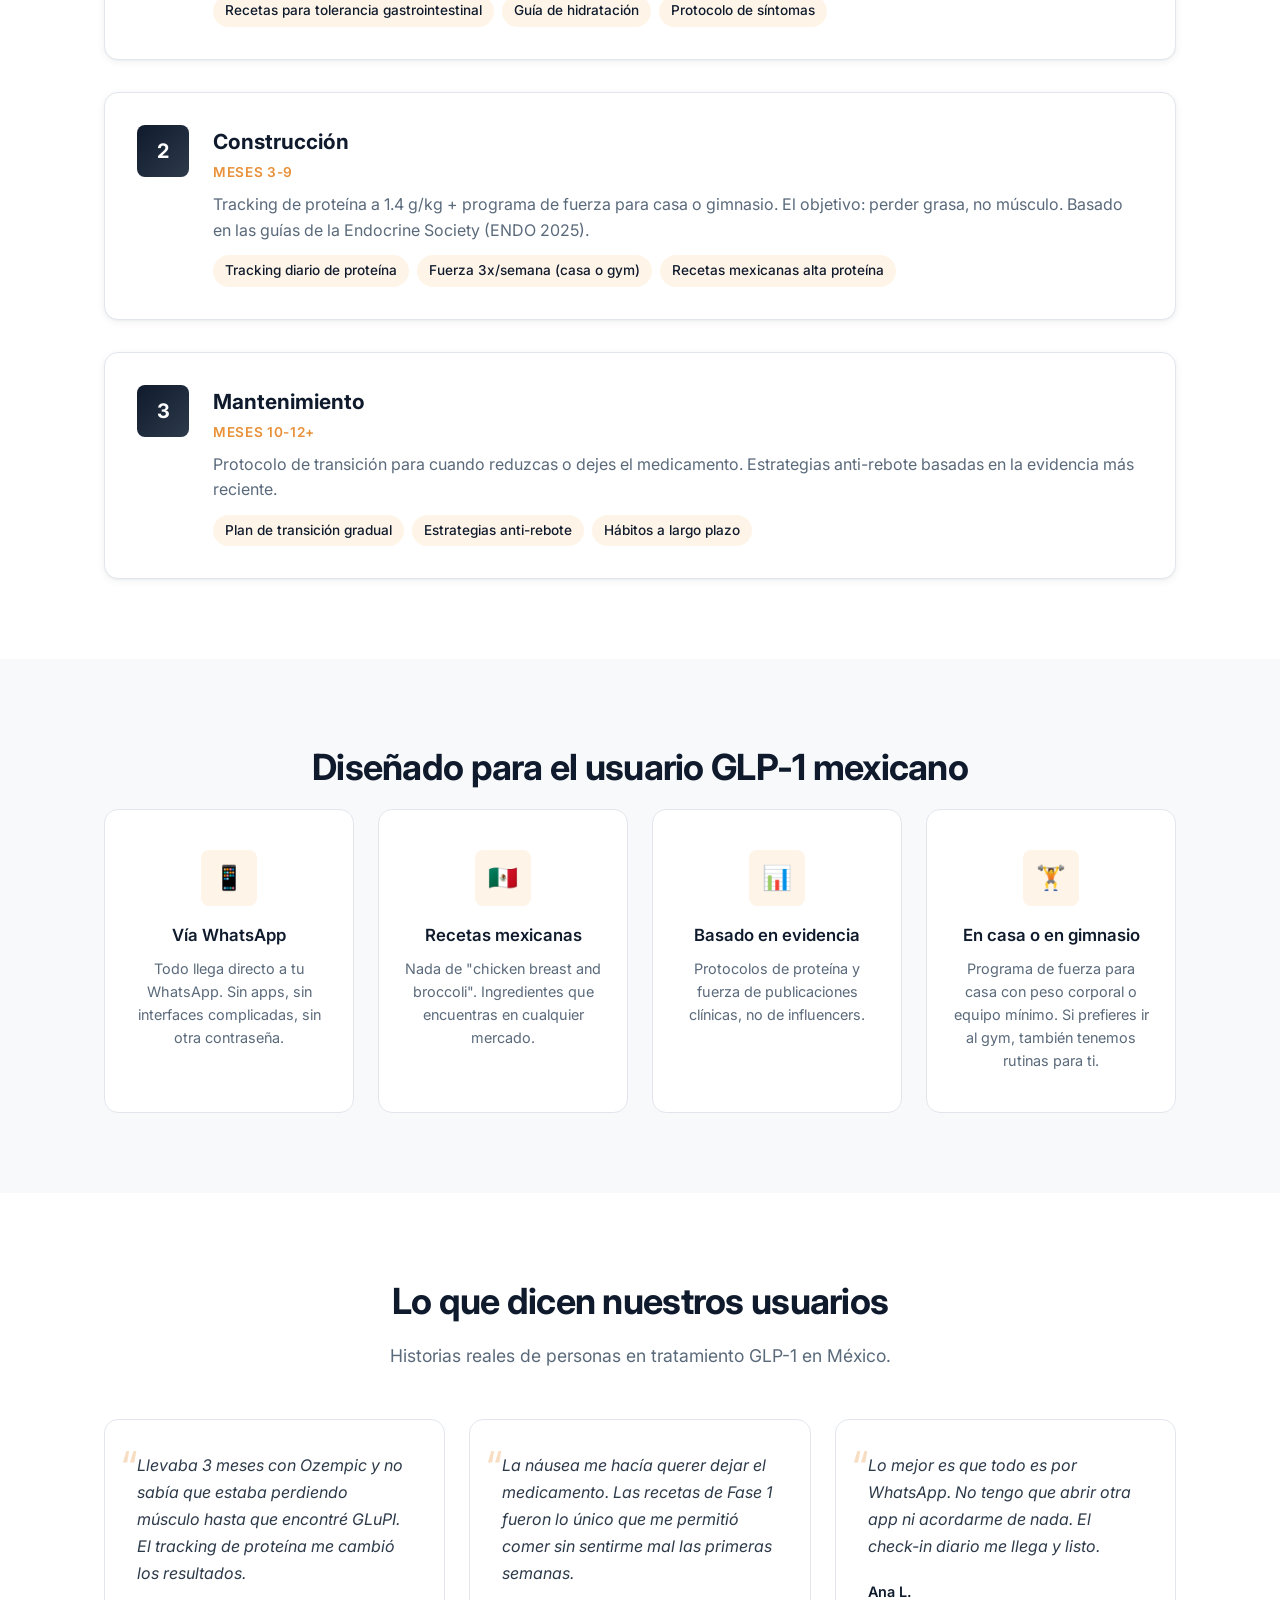
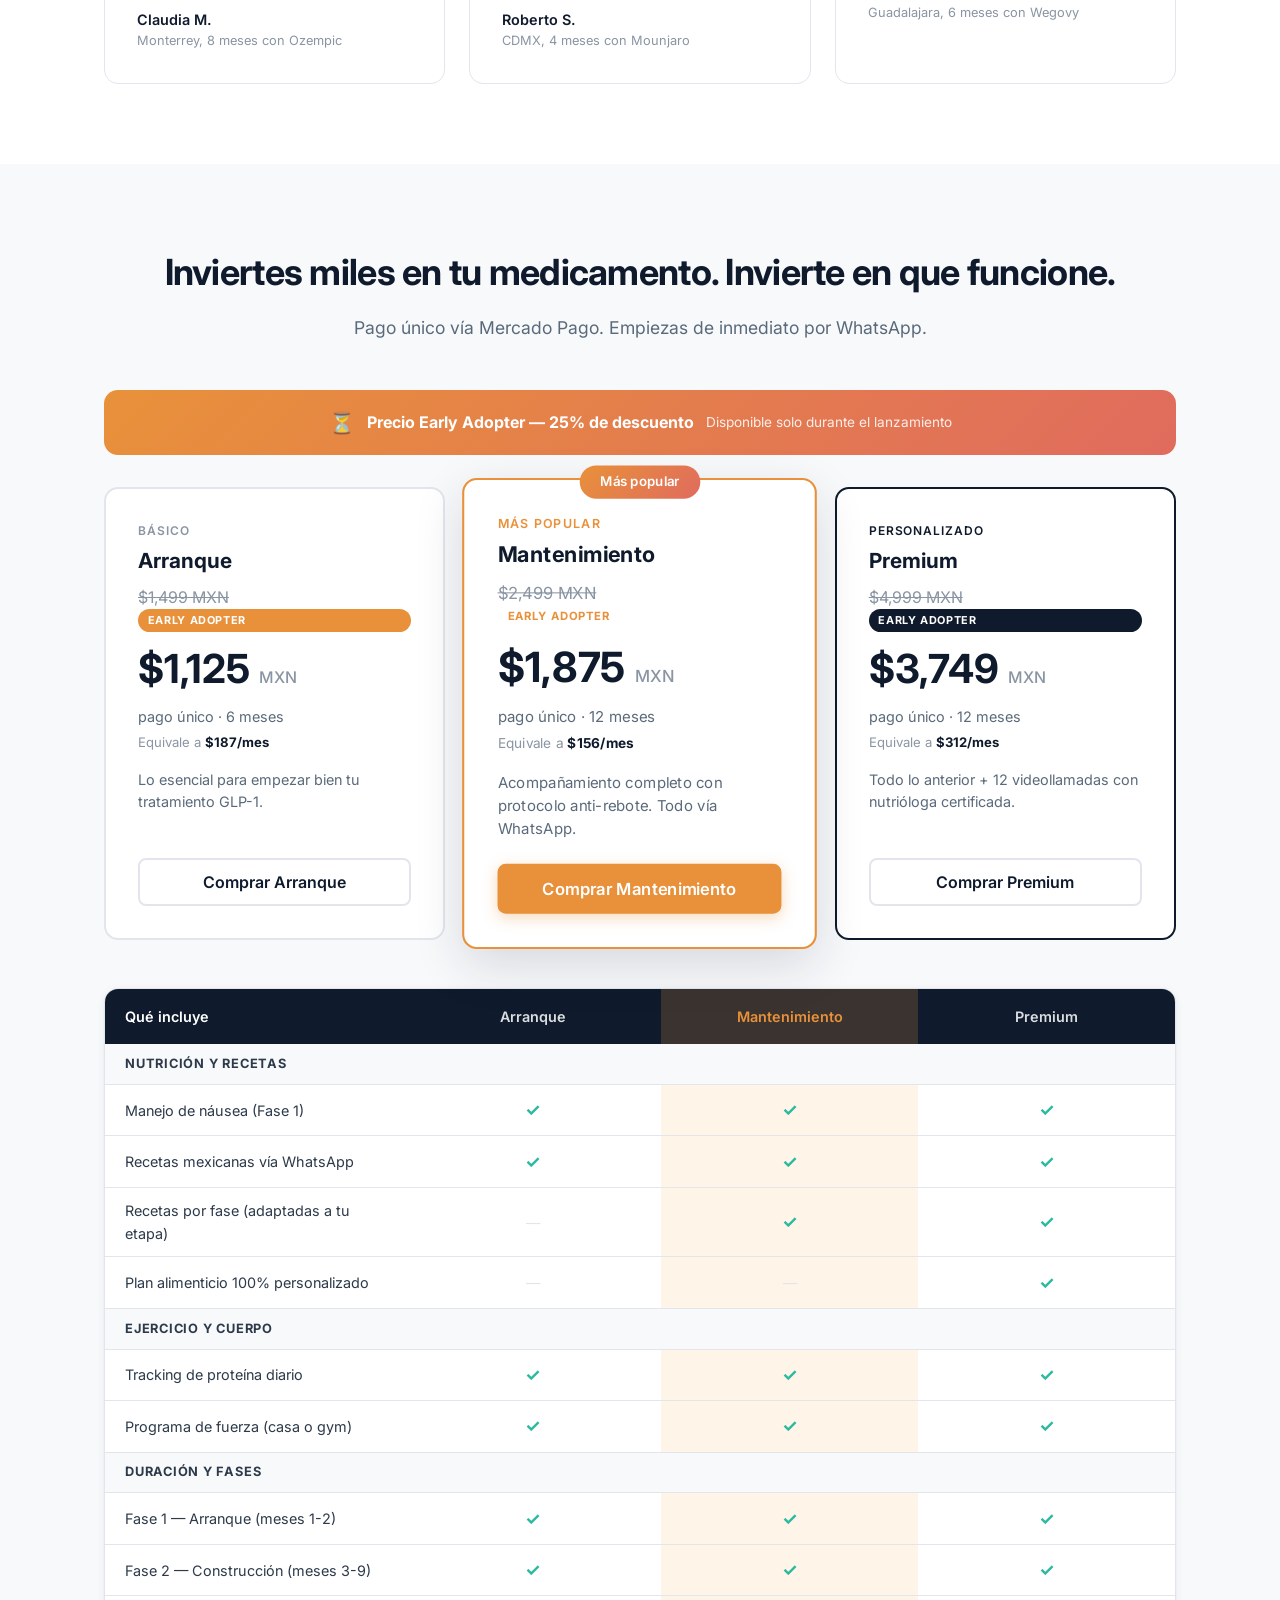
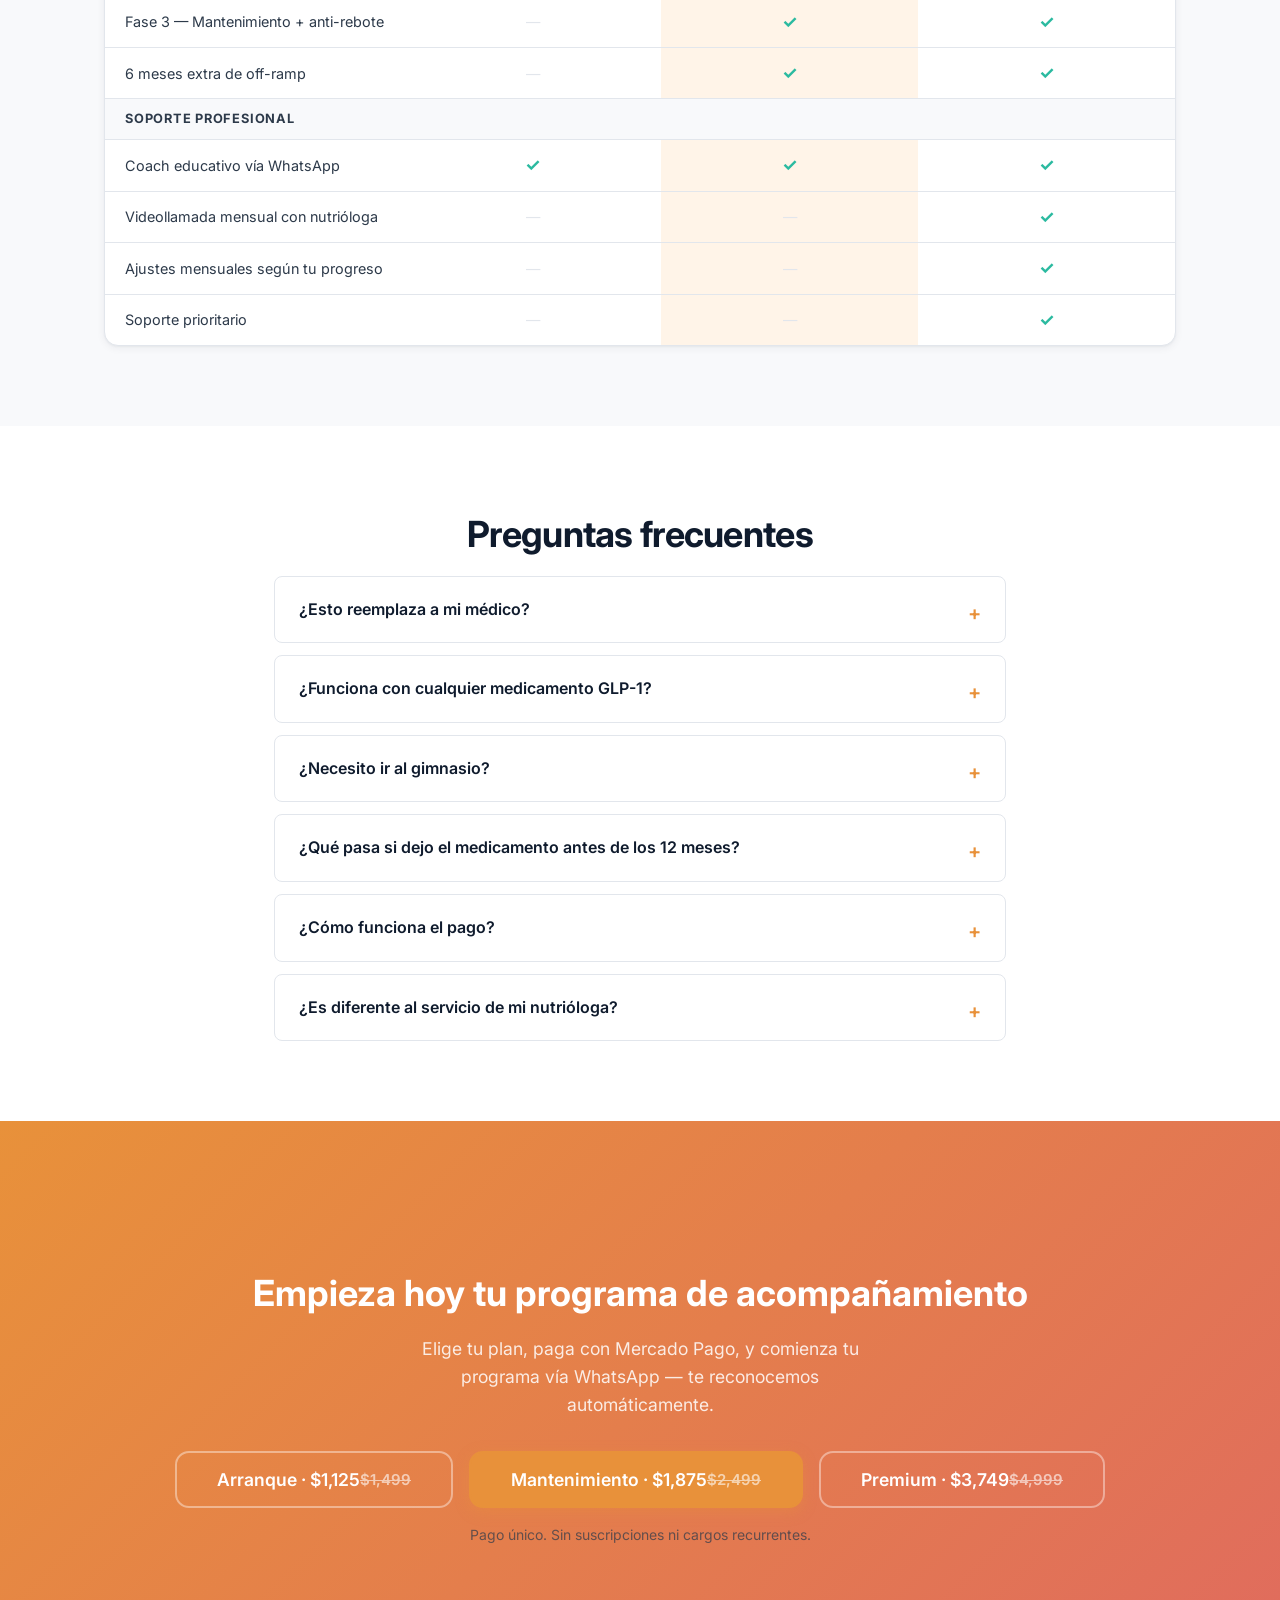
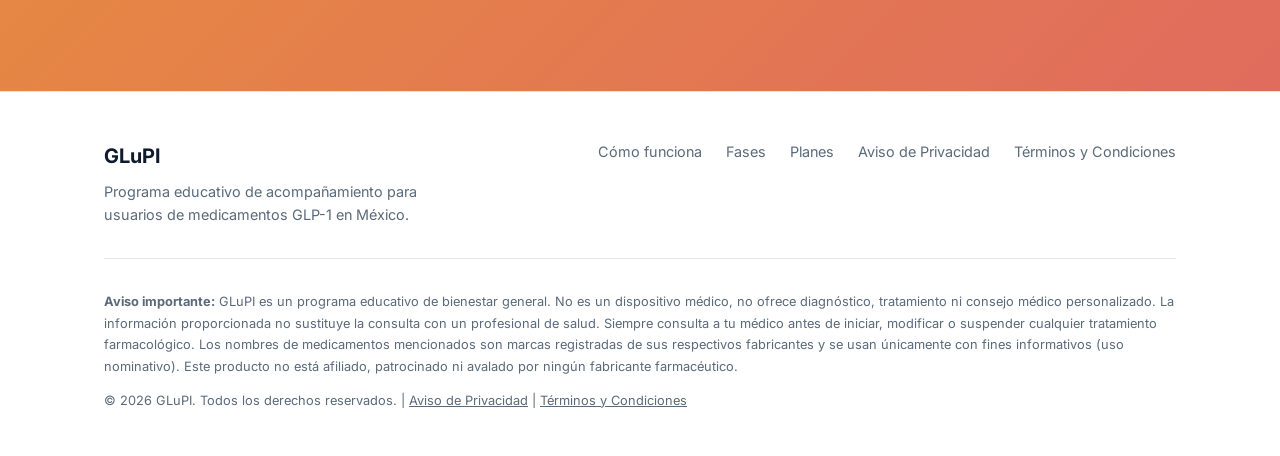
==== commit 30dadbc6: "fix: remove market value justification from Premium, add monthly equivalent per card - Remove "(valo" ====
--- a/index.html
+++ b/index.html
@@ -328,6 +328,7 @@
           <span class="price-card__ea-tag">Early Adopter</span>
           <div class="price-card__price">$1,125 <span>MXN</span></div>
           <p class="price-card__period">pago único · 6 meses</p>
+          <p class="price-card__monthly">Equivale a <strong>$187/mes</strong></p>
           <p class="price-card__desc">Lo esencial para empezar bien tu tratamiento GLP-1.</p>
           <button class="btn btn--outline-dark btn--block js-checkout" data-title="GLuPI — Plan Arranque (6 meses)" data-price="1499">Comprar Arranque</button>
         </div>
@@ -339,6 +340,7 @@
           <span class="price-card__ea-tag">Early Adopter</span>
           <div class="price-card__price">$1,875 <span>MXN</span></div>
           <p class="price-card__period">pago único · 12 meses</p>
+          <p class="price-card__monthly">Equivale a <strong>$156/mes</strong></p>
           <p class="price-card__desc">Acompañamiento completo con protocolo anti-rebote. Todo vía WhatsApp.</p>
           <button class="btn btn--primary btn--block js-checkout" data-title="GLuPI — Plan Mantenimiento (12 meses)" data-price="2499">Comprar Mantenimiento</button>
         </div>
@@ -349,7 +351,8 @@
           <span class="price-card__ea-tag">Early Adopter</span>
           <div class="price-card__price">$3,749 <span>MXN</span></div>
           <p class="price-card__period">pago único · 12 meses</p>
-          <p class="price-card__desc">Todo lo anterior + 12 videollamadas con nutrióloga certificada. <span style="color:var(--color-text-muted);font-size:0.85em">(valor de mercado: $6,000–$9,600 MXN)</span></p>
+          <p class="price-card__monthly">Equivale a <strong>$312/mes</strong></p>
+          <p class="price-card__desc">Todo lo anterior + 12 videollamadas con nutrióloga certificada.</p>
           <button class="btn btn--outline-dark btn--block js-checkout" data-title="GLuPI — Plan Premium (12 meses)" data-price="4999">Comprar Premium</button>
         </div>
       </div>
--- a/styles.css
+++ b/styles.css
@@ -594,7 +594,15 @@
 .price-card__period {
   font-size: 0.9rem;
   color: var(--color-text-light);
+  margin-bottom: 0.25rem;
+}
+.price-card__monthly {
+  font-size: 0.82rem;
+  color: var(--color-text-muted);
   margin-bottom: 1rem;
+}
+.price-card__monthly strong {
+  color: var(--color-navy);
 }
 .price-card__desc {
   font-size: 0.9rem;
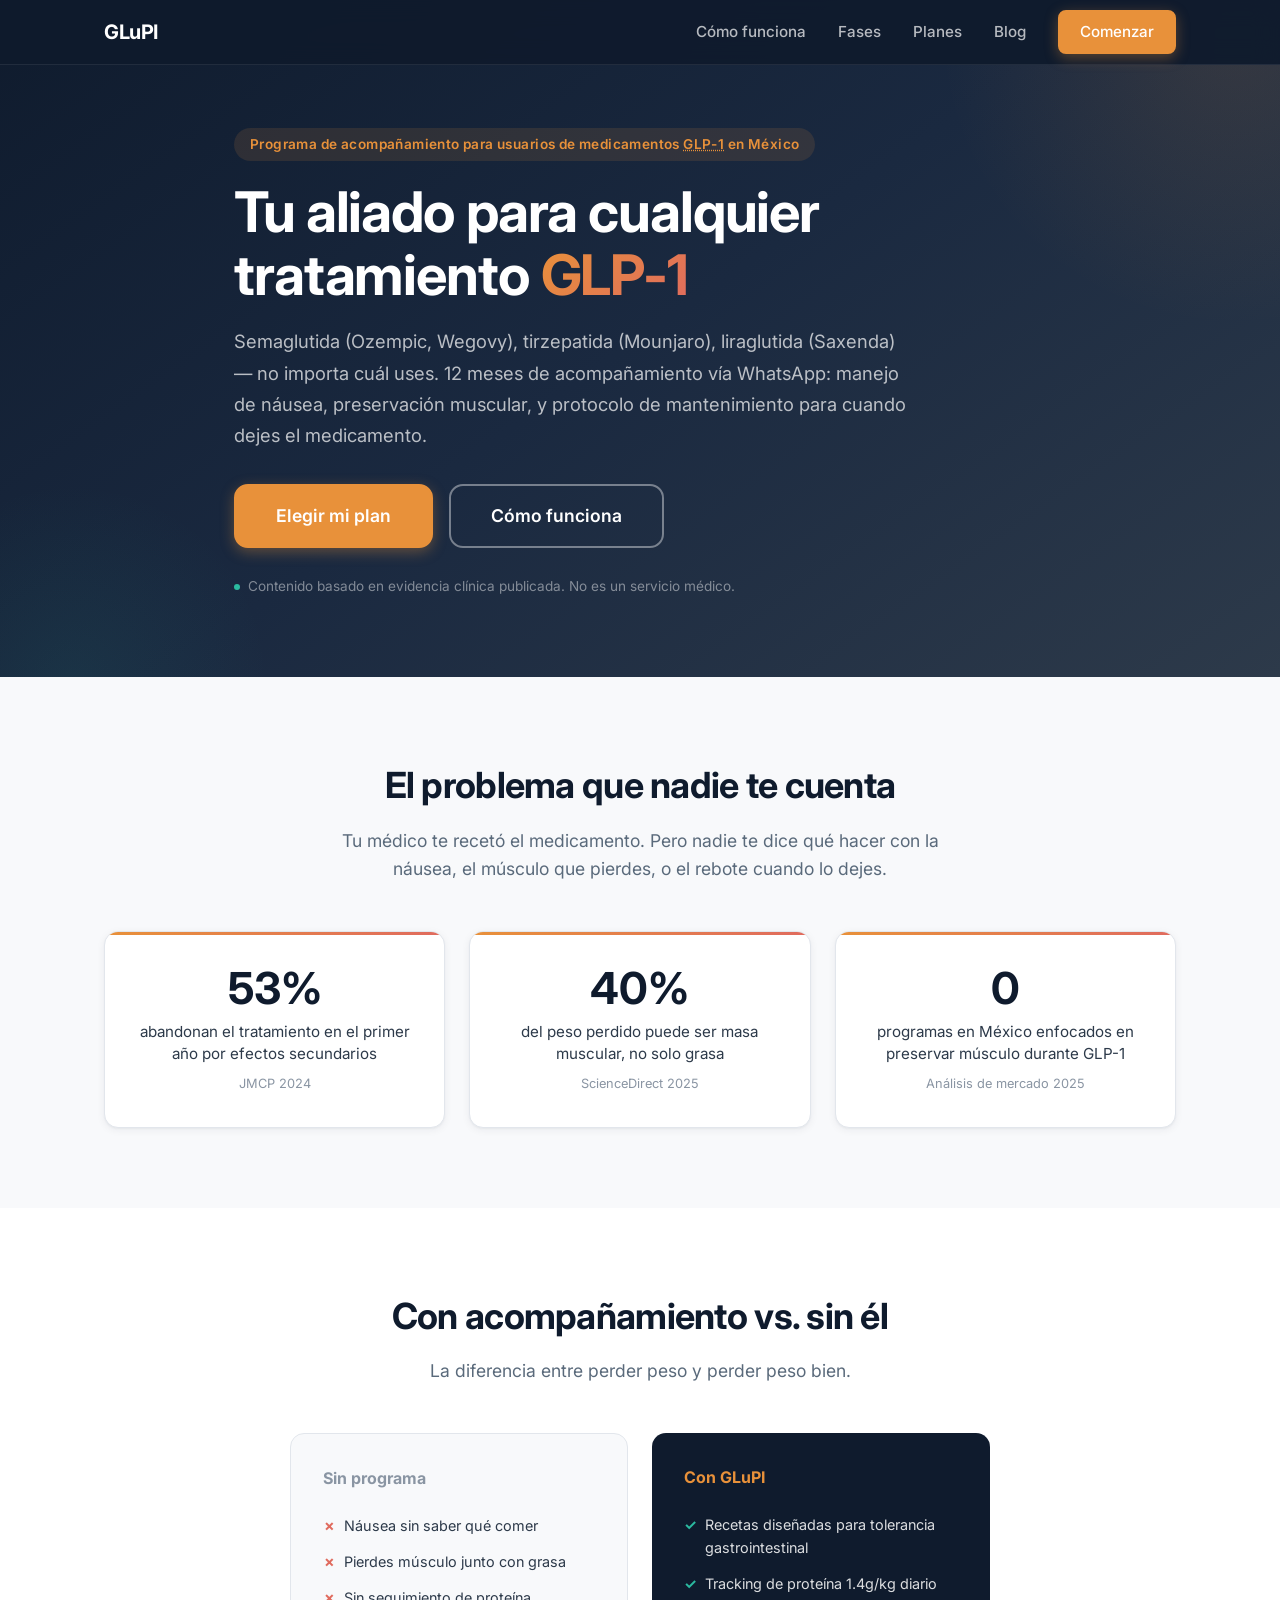
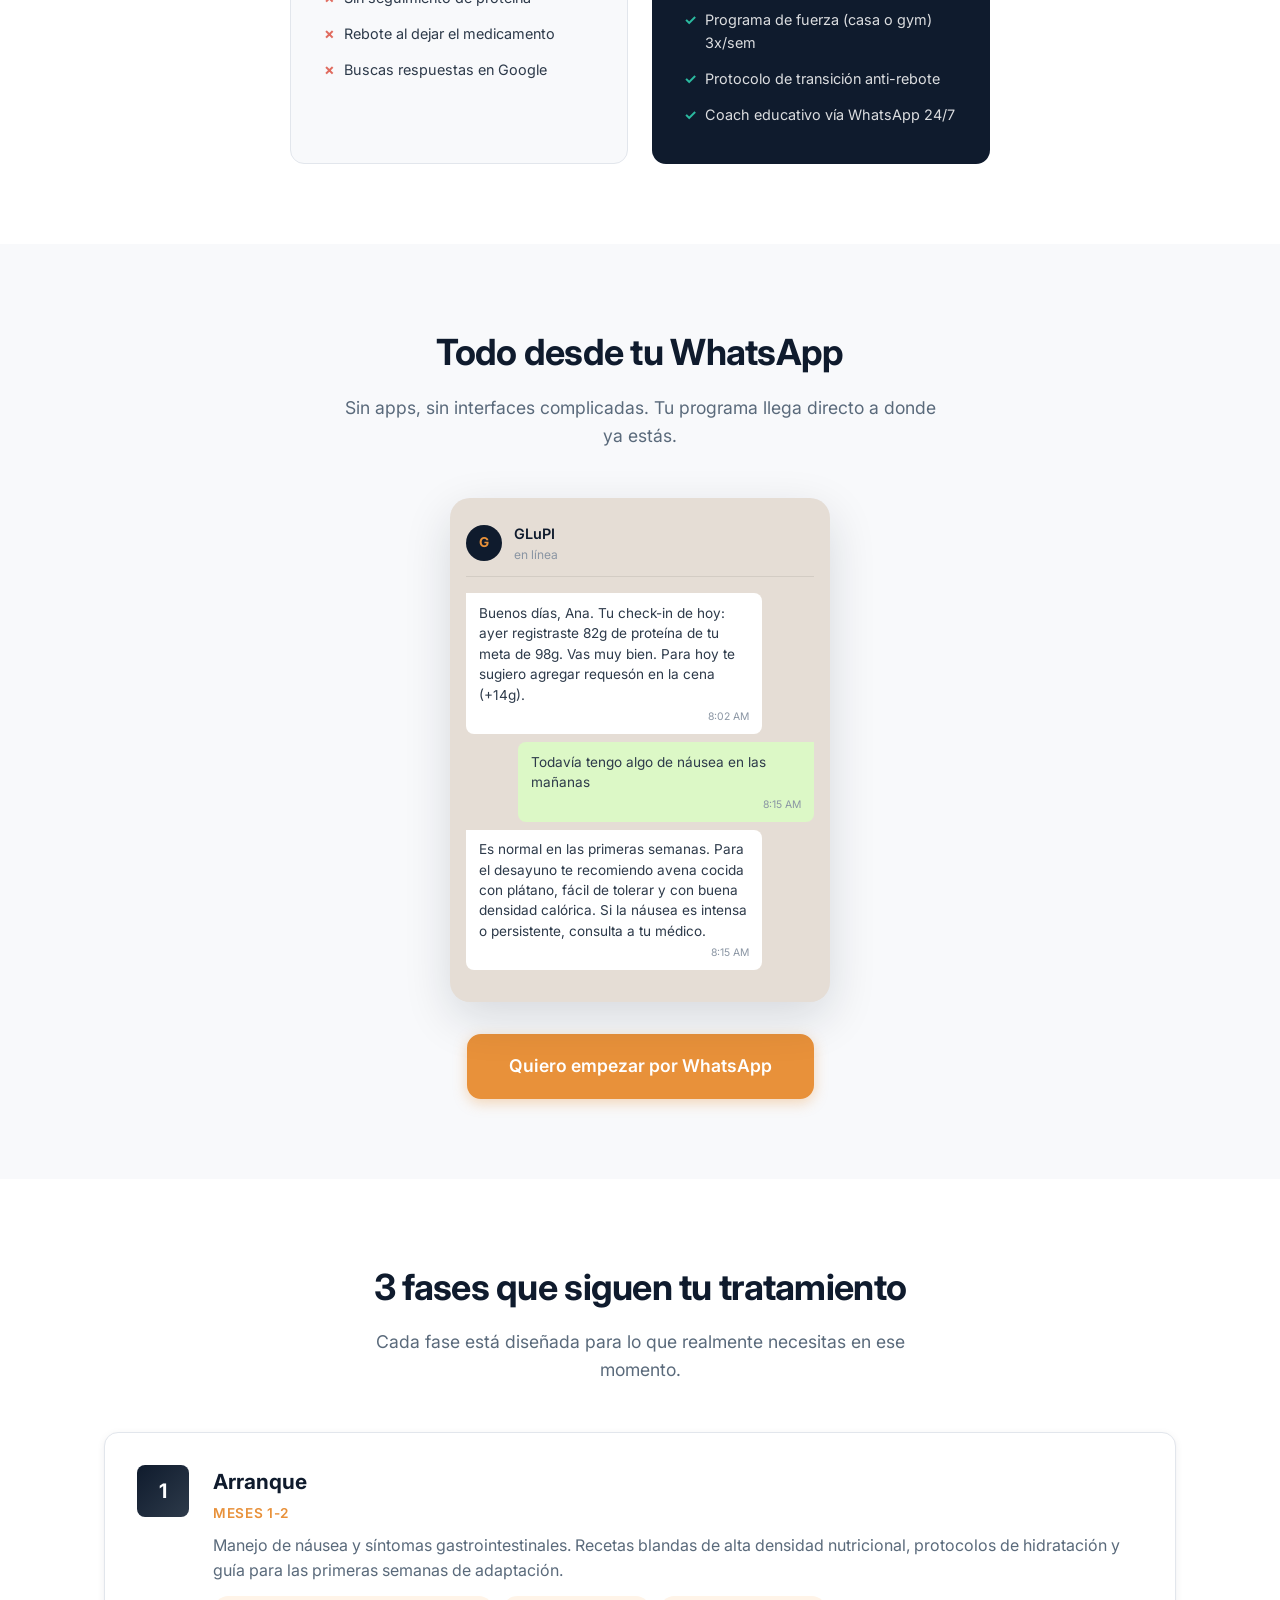
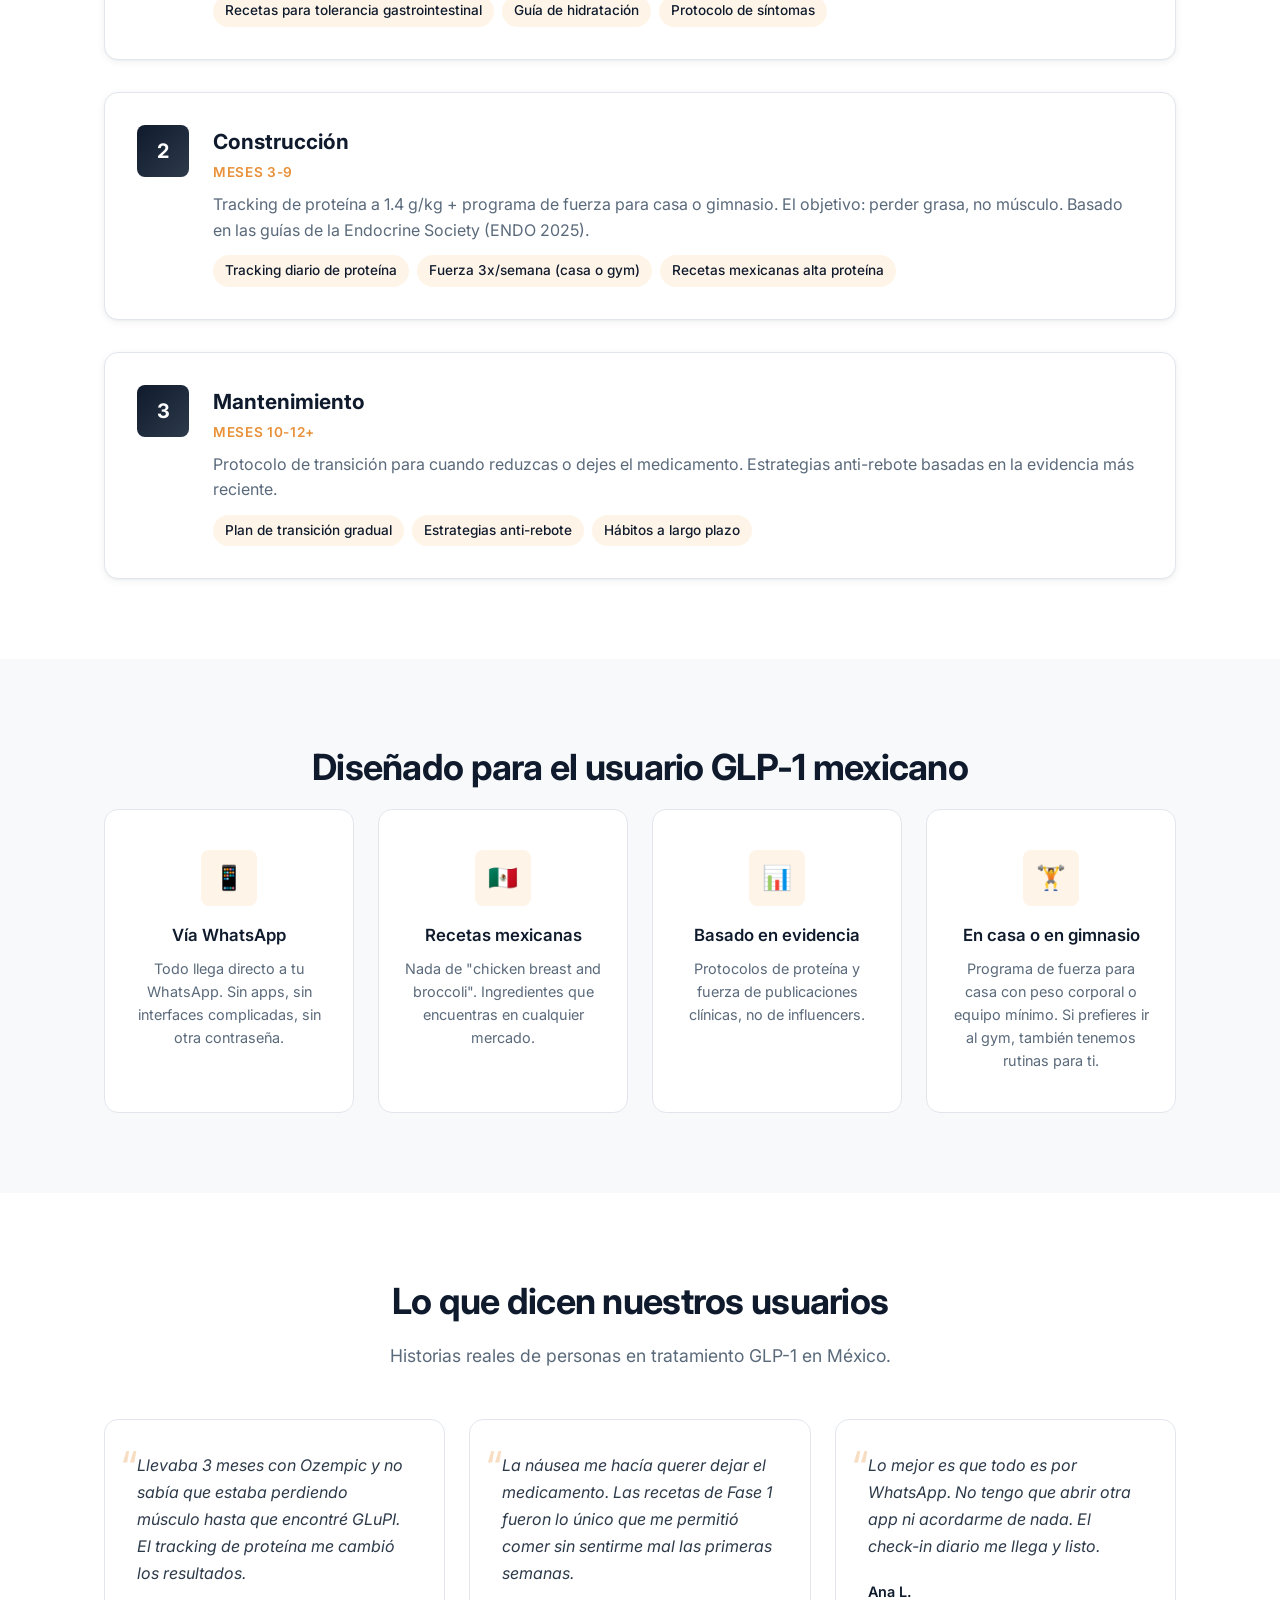
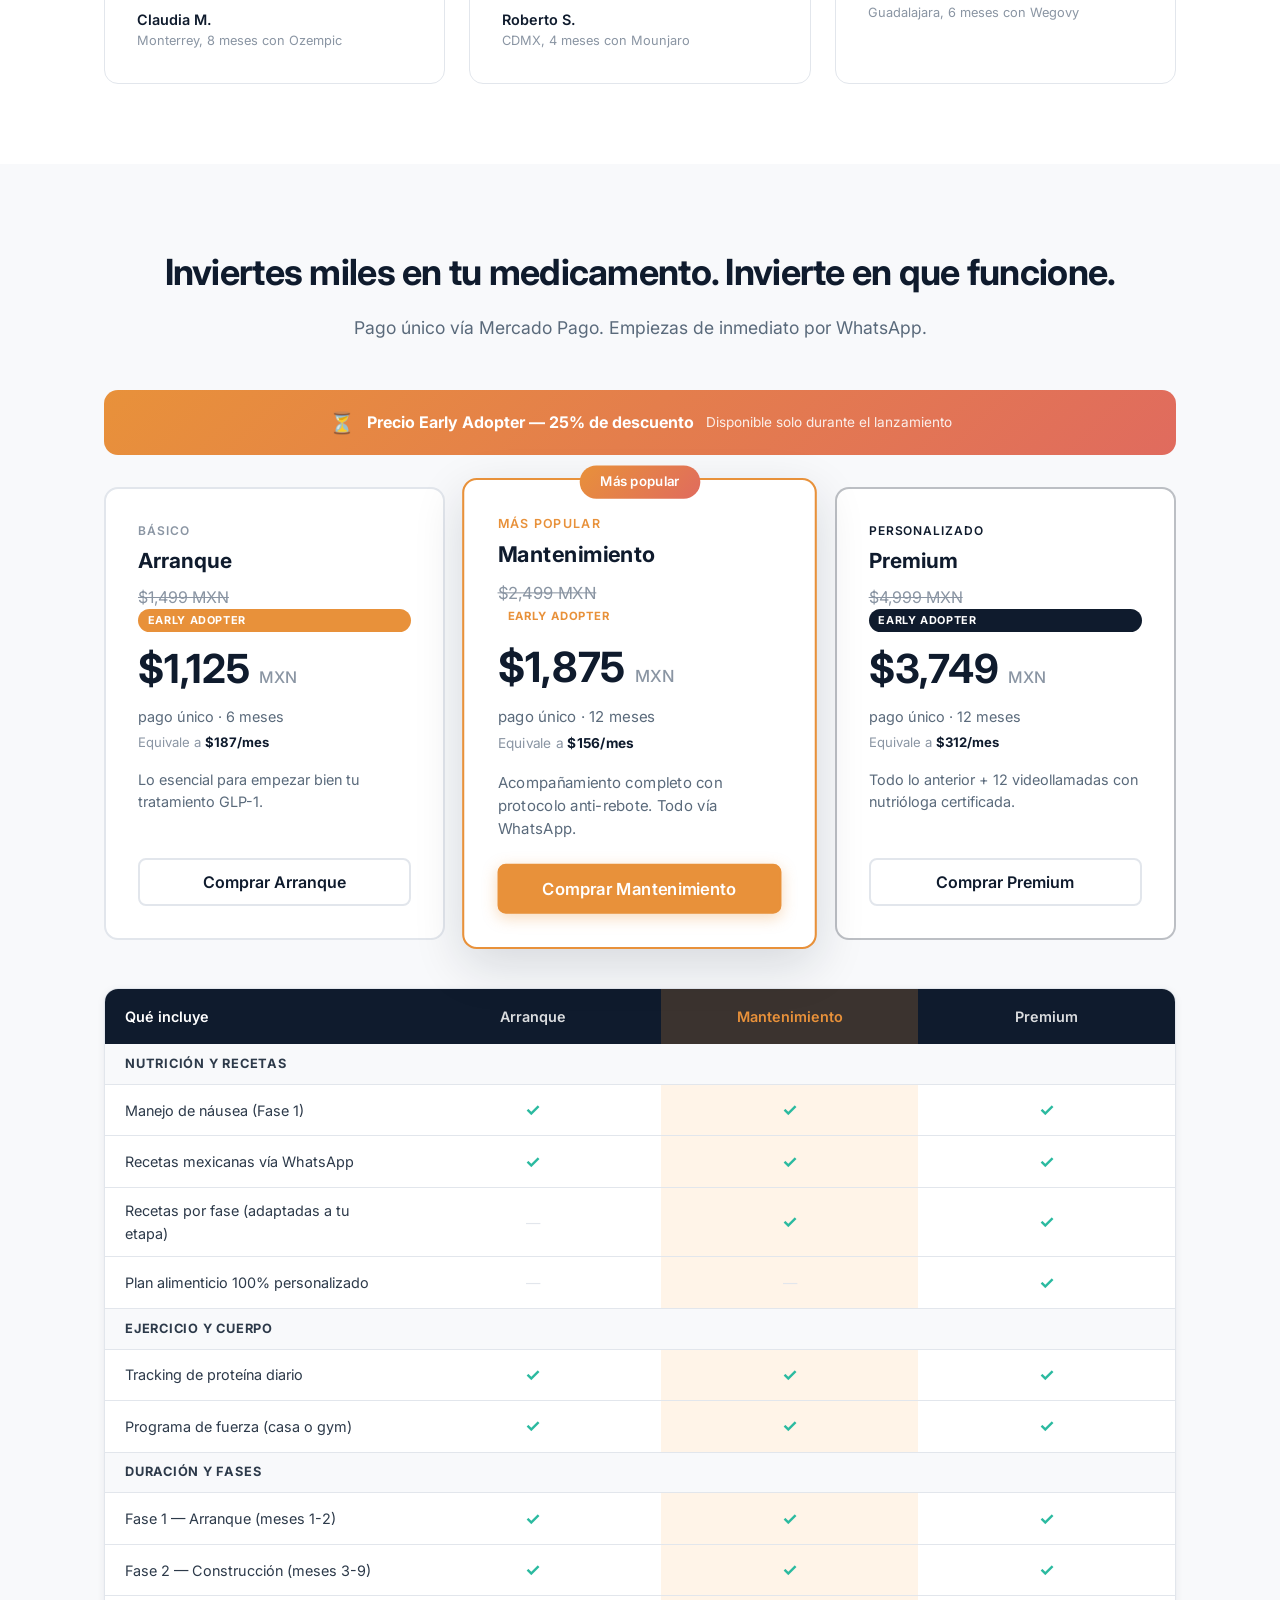
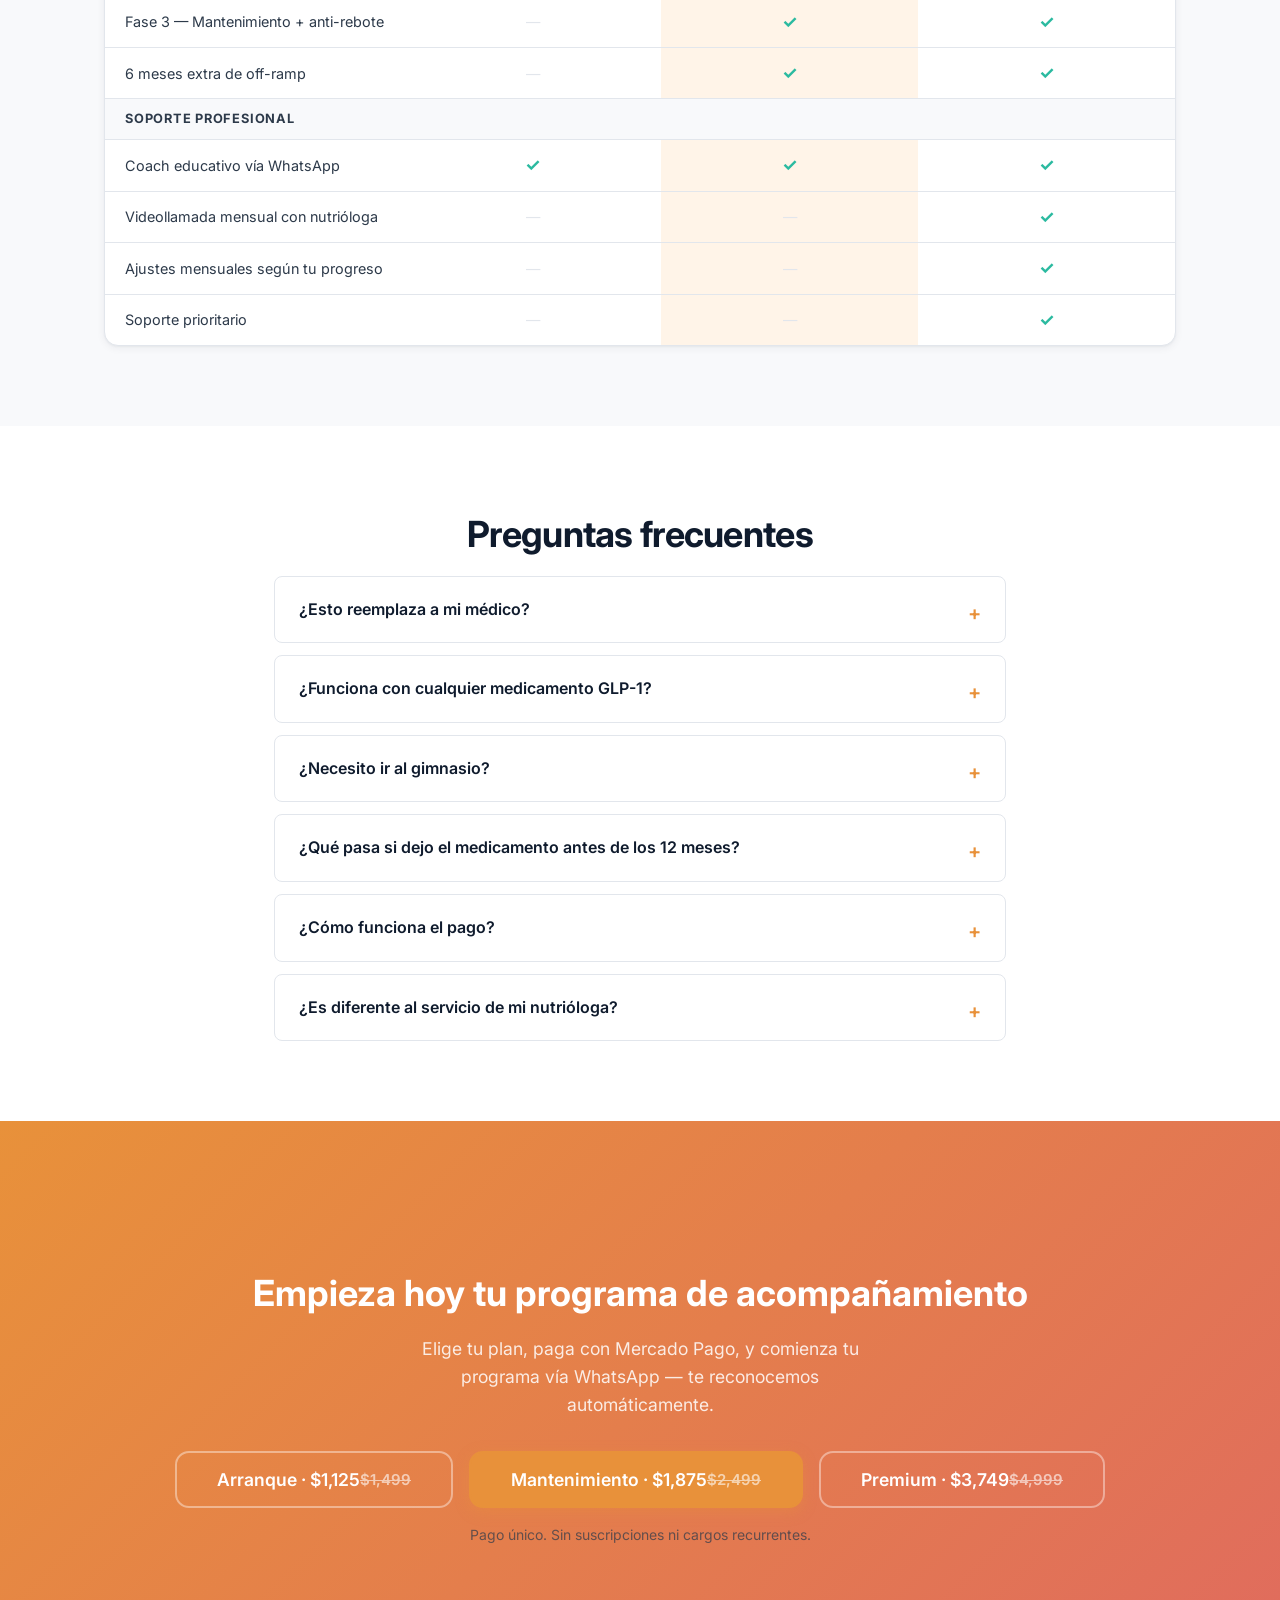
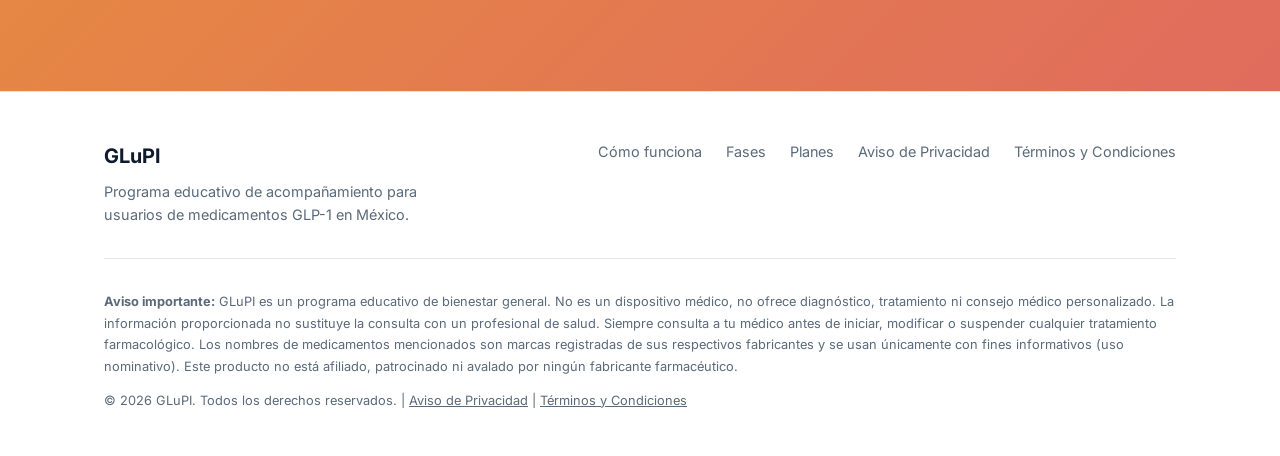
==== commit d87e9c02: "fix: phone modal tooltip, mobile sizing, and default country (REB-155) - Add novalidate to phoneForm" ====
--- a/index.html
+++ b/index.html
@@ -550,7 +550,7 @@
       <!-- Step 1: Phone input -->
       <div id="phoneStep1" style="transition:opacity .2s ease,transform .2s ease;">
       <p style="color:#666;font-size:.9rem;margin-bottom:1.25rem;line-height:1.5;">Danos tu WhatsApp y empieza al instante después de pagar.</p>
-      <form id="phoneForm">
+      <form id="phoneForm" novalidate>
         <label for="modalCountryCode" class="sr-only">Código de país</label>
         <label for="modalPhone" class="sr-only">Número de WhatsApp</label>
         <div style="display:flex;gap:.5rem;align-items:stretch;">
@@ -863,7 +863,7 @@
         'es-pe': '51', 'es-ve': '58', 'es-ec': '593', 'es-uy': '598',
         'es-py': '595', 'es-bo': '591', 'es-cr': '506', 'es-gt': '502',
         'es-sv': '503', 'es-hn': '504', 'es-ni': '505', 'es-pa': '507',
-        'es-es': '34', 'pt-br': '55', 'en-us': '1', 'en-gb': '44',
+        'es-es': '34', 'es': '52', 'pt-br': '55', 'en-gb': '44',
         'fr-fr': '33', 'de-de': '49', 'it-it': '39',
       };
       const match = langToCode[lang];
--- a/styles.css
+++ b/styles.css
@@ -545,7 +545,7 @@
   transform: scale(1.04) translateY(-4px);
 }
 .price-card--premium {
-  border-color: var(--color-navy);
+  border-color: rgba(15, 27, 45, 0.28);
 }
 .price-card__badge {
   position: absolute;
@@ -1119,3 +1119,19 @@
   .cta-banner { padding: 3rem 1rem; }
   .cta-banner__title { font-size: 1.4rem; }
 }
+
+/* ===== Phone modal — responsive ===== */
+@media (max-width: 480px) {
+  #phoneForm > div {
+    flex-wrap: wrap;
+  }
+  #modalCountryCode {
+    min-width: 0 !important;
+    width: 100%;
+    font-size: 0.9rem !important;
+  }
+  #modalPhone {
+    flex: 1 1 100% !important;
+    font-size: 0.9rem !important;
+  }
+}
